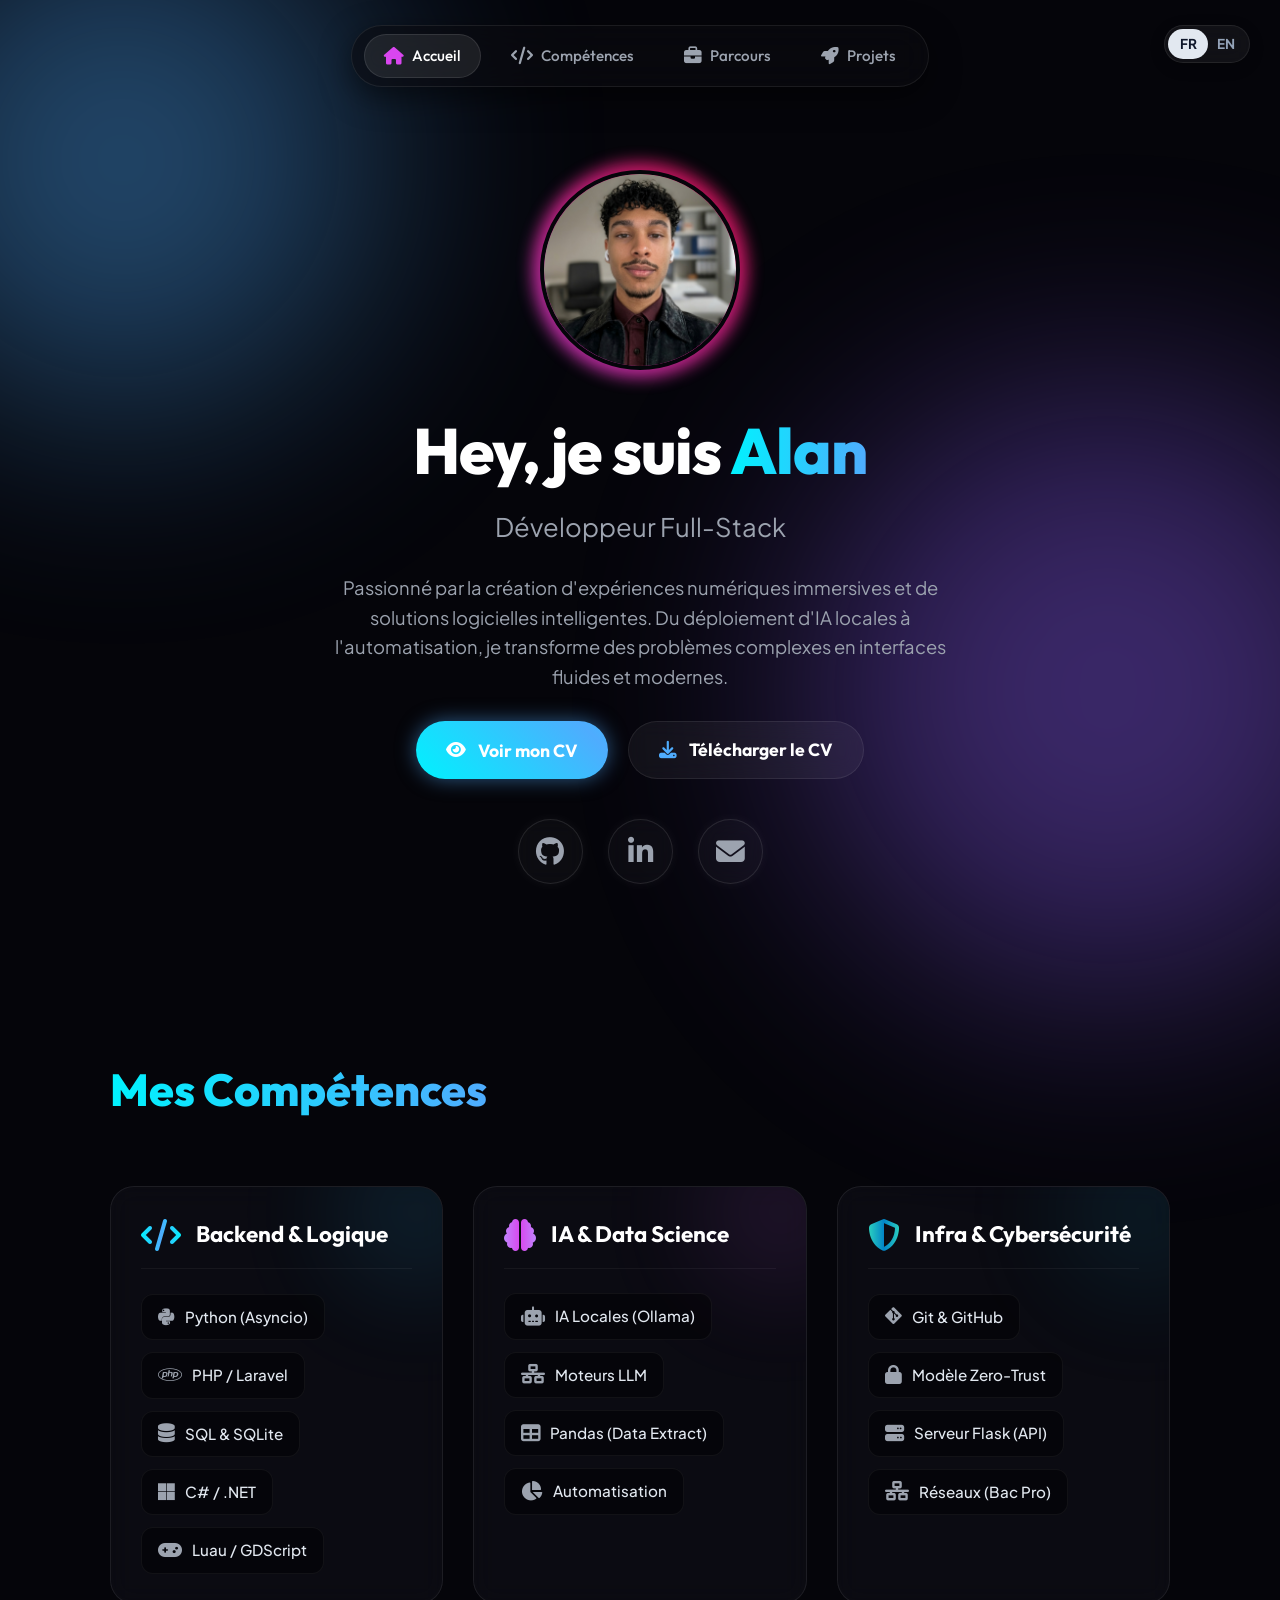
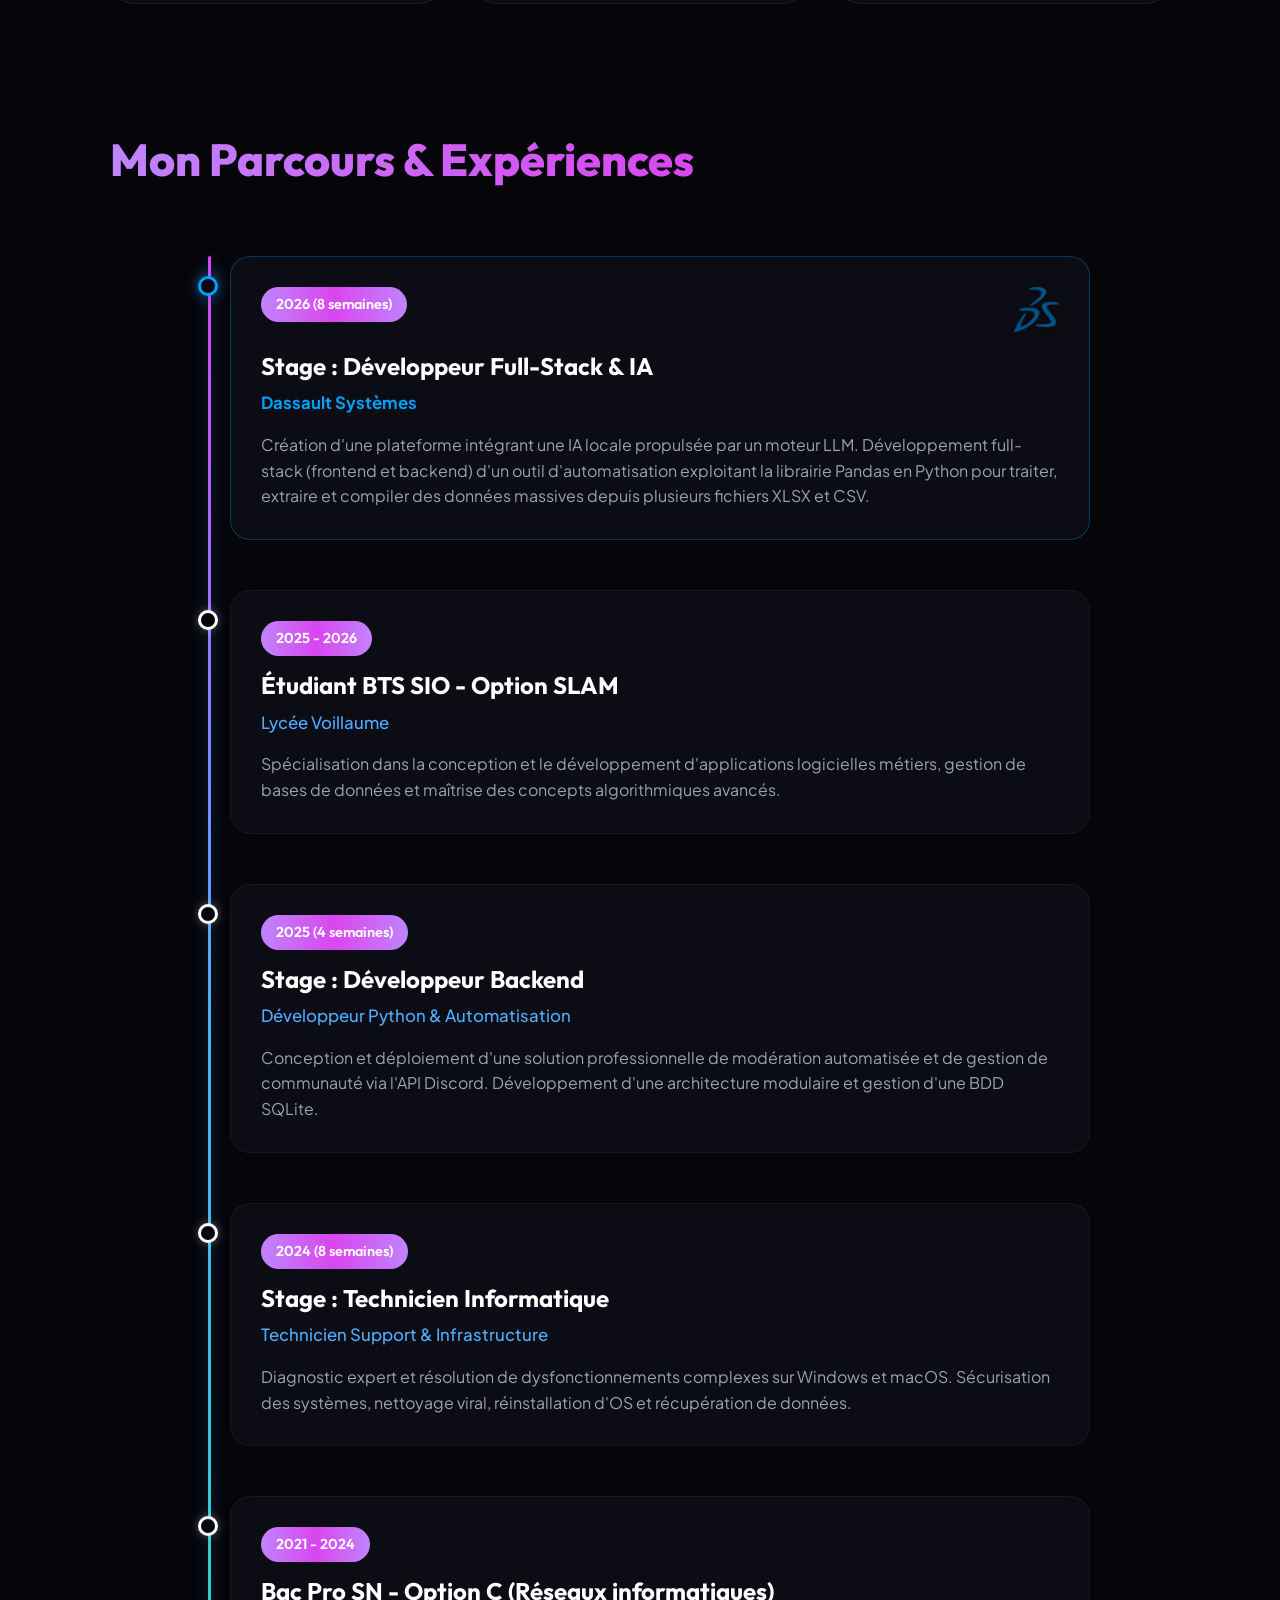
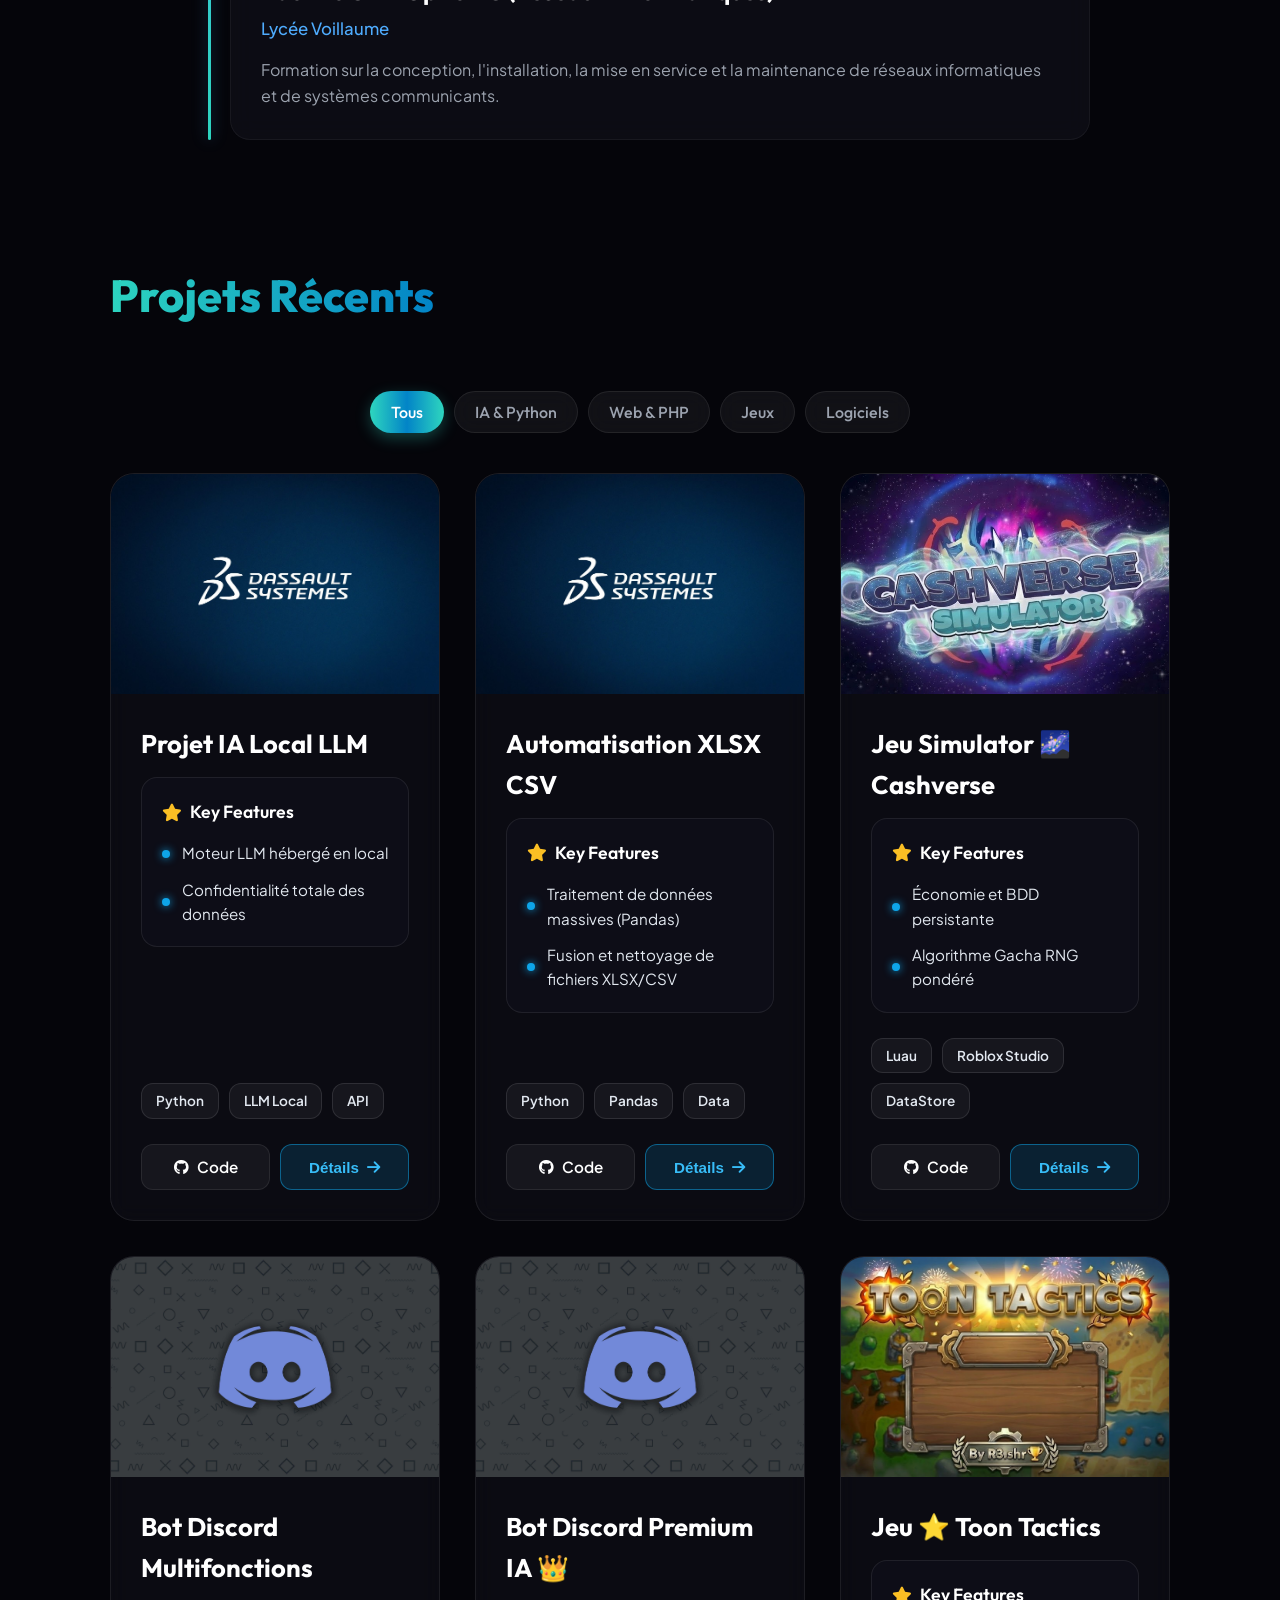
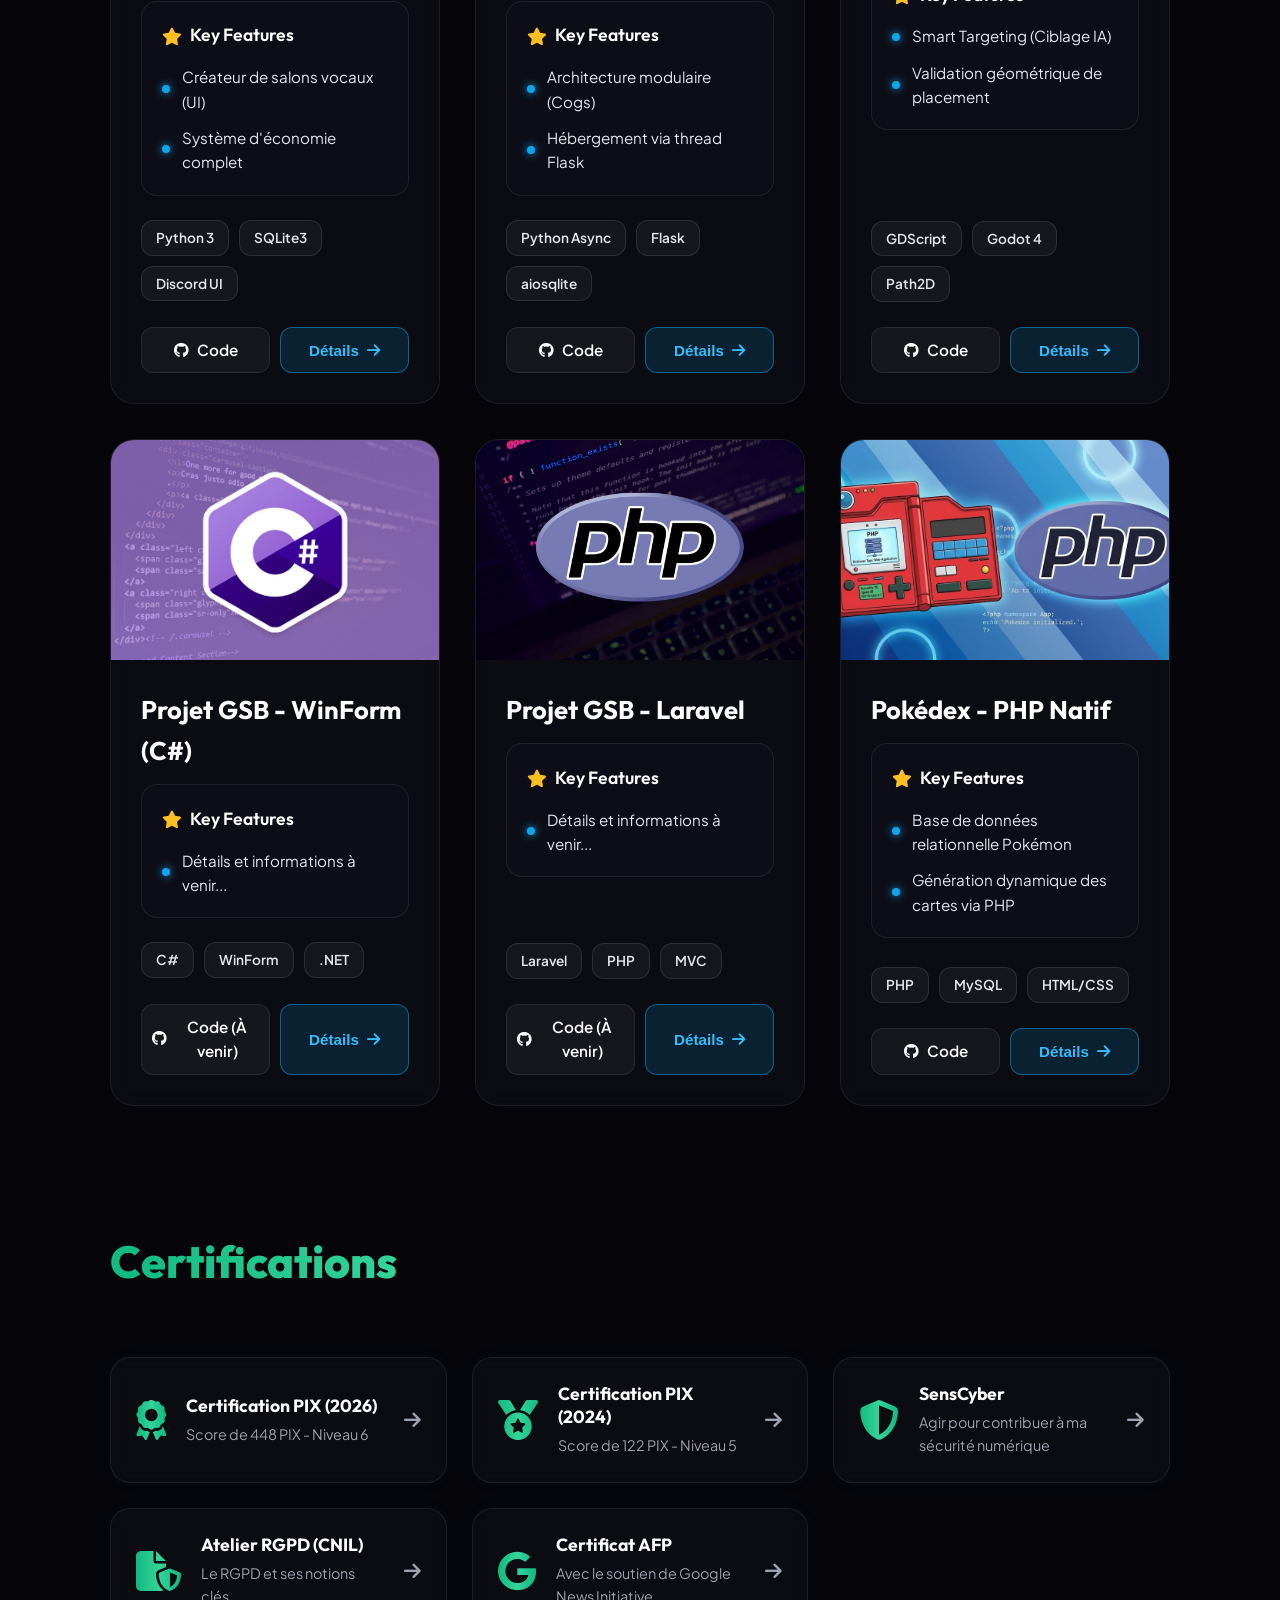
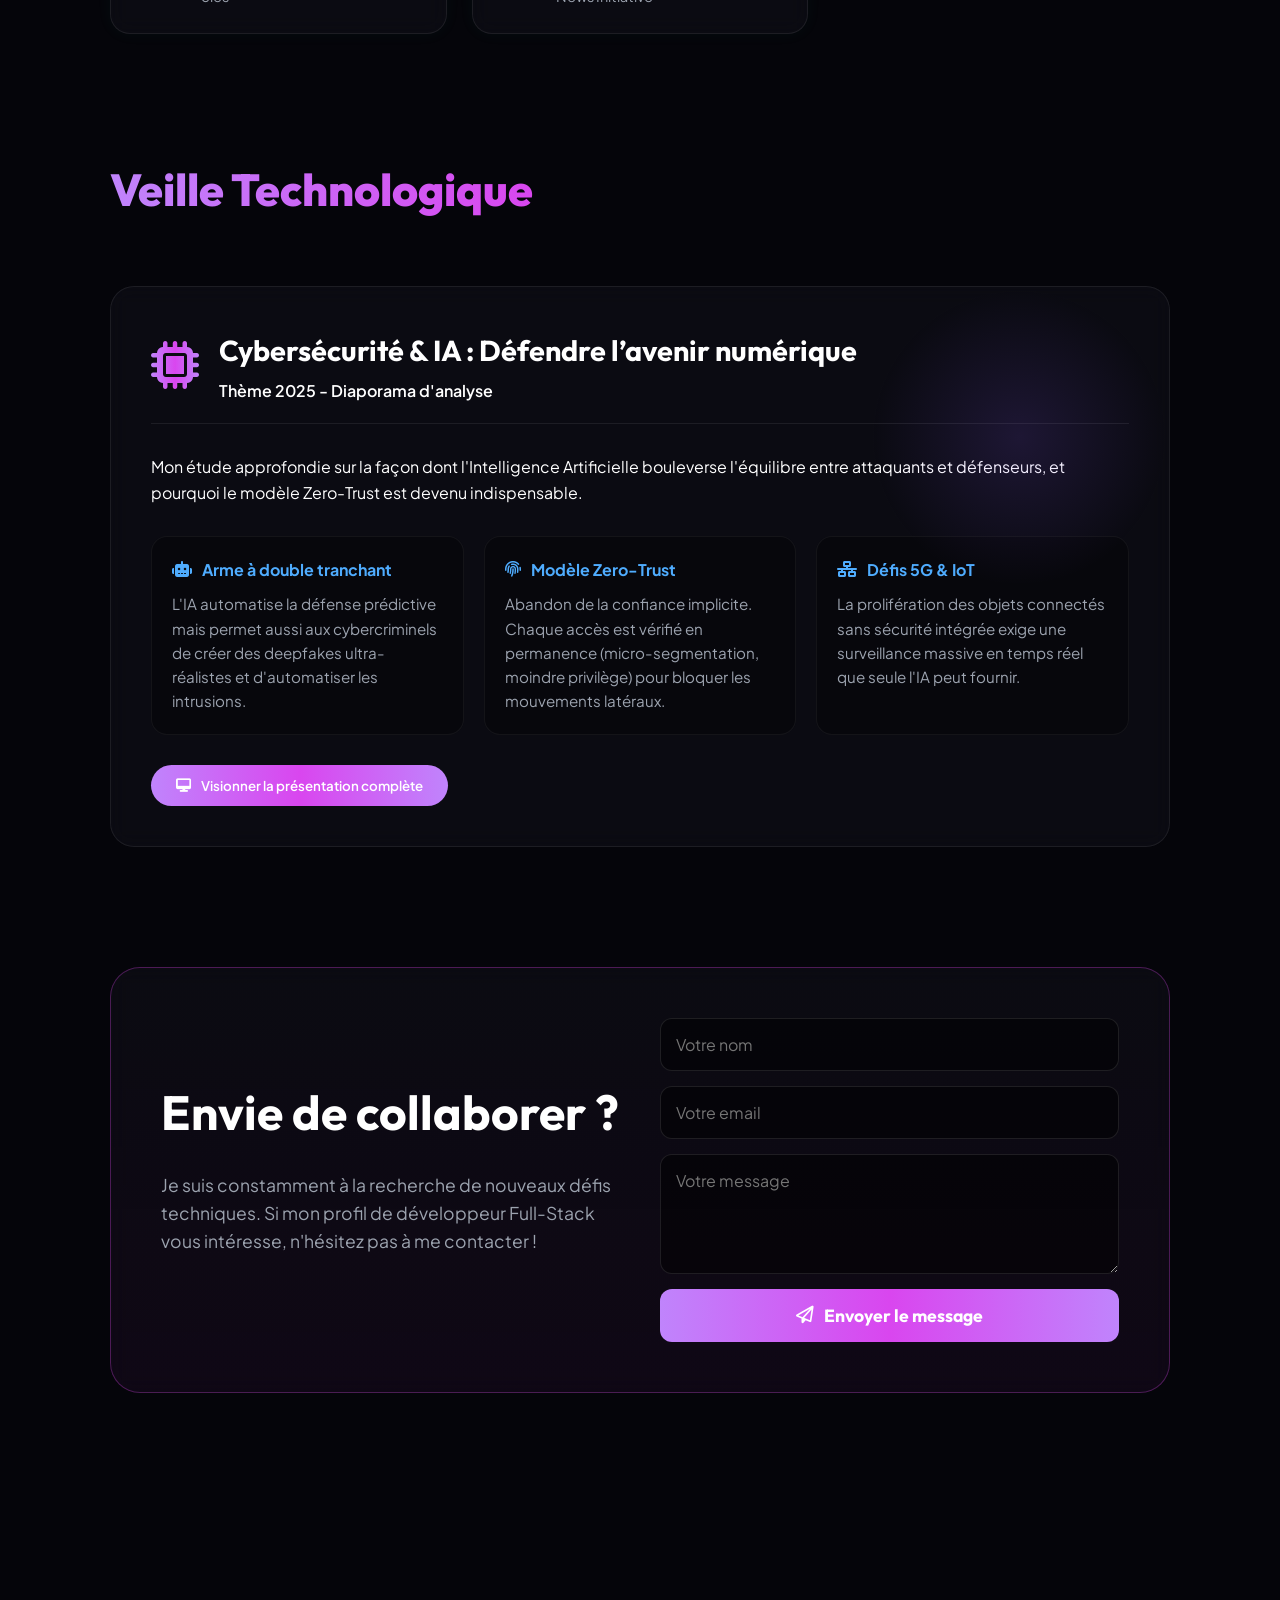
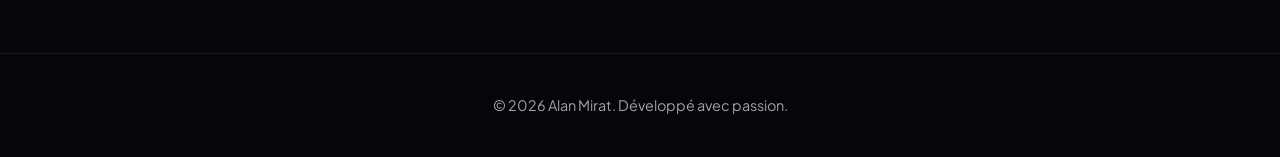
==== index.html @ 717af84f "🚀 Mise à jour 32.3" ====
<!DOCTYPE html>
<html lang="fr">
<head>
    <meta charset="UTF-8">
    <meta name="viewport" content="width=device-width, initial-scale=1.0">
    <title>Alan MIRAT - Développeur Full-Stack</title>
    
    <link rel="icon" type="image/png" href="image/favicon.png">
    <link href="https://cdnjs.cloudflare.com/ajax/libs/font-awesome/6.4.0/css/all.min.css" rel="stylesheet">
    <link href="https://fonts.googleapis.com/css2?family=Outfit:wght@300;400;500;600;700;800&family=Plus+Jakarta+Sans:wght@400;500;600&display=swap" rel="stylesheet">

    <style>
        /* --- VARIABLES VIBRANTES --- */
        :root {
            --bg-dark: #05050A; 
            --bg-card: rgba(20, 20, 30, 0.4); 
            --text-main: #ffffff;
            --text-sec: #9ca3af;
            
            /* Dégradés animés Pro/Tech */
            --grad-primary: linear-gradient(to right, #00f2fe, #4facfe, #00f2fe);
            --grad-purple: linear-gradient(to right, #c084fc, #d946ef, #c084fc);
            --grad-cyan: linear-gradient(to right, #2dd4bf, #0284c7, #2dd4bf);
            --grad-sunset: linear-gradient(to right, #ff0844, #ffb199, #ff0844);
            --grad-gold: linear-gradient(to right, #f59e0b, #fbbf24, #f59e0b);
            --grad-emerald: linear-gradient(to right, #10b981, #34d399, #10b981);
            
            --border-glass: rgba(255, 255, 255, 0.08);
            --font-head: 'Outfit', sans-serif;
            --font-body: 'Plus Jakarta Sans', sans-serif;
            --bounce: cubic-bezier(0.175, 0.885, 0.32, 1.275);
        }

        /* --- CUSTOM SCROLLBAR --- */
        ::-webkit-scrollbar { width: 8px; }
        ::-webkit-scrollbar-track { background: var(--bg-dark); }
        ::-webkit-scrollbar-thumb { background: rgba(79, 172, 254, 0.3); border-radius: 10px; }
        ::-webkit-scrollbar-thumb:hover { background: #4facfe; }

        /* --- BASE & FOND ANIMÉ --- */
        * { margin: 0; padding: 0; box-sizing: border-box; }
        body {
            background-color: var(--bg-dark);
            color: var(--text-main);
            font-family: var(--font-body);
            line-height: 1.6;
            overflow-x: hidden;
            position: relative;
        }

        body::before, body::after {
            content: ''; position: fixed; border-radius: 50%; filter: blur(120px); z-index: -1; opacity: 0.4;
        }
        body::before { top: -10%; left: -10%; width: 500px; height: 500px; background: #4facfe; animation: float 10s infinite alternate; }
        body::after { bottom: -10%; right: -10%; width: 600px; height: 600px; background: #8b5cf6; animation: float 15s infinite alternate-reverse; }
        @keyframes float { 0% { transform: translate(0, 0); } 100% { transform: translate(50px, 50px); } }

        /* --- ANIMATIONS AURA PRO (OPTIMISÉES GPU) --- */
        .nav-link i, .feature-box h4 i, .veille-icon, .btn-primary i, .btn-submit i {
            will-change: transform, filter;
            -webkit-transform: translateZ(0);
            transform: translateZ(0);
        }

        @keyframes aura-float { 
            0%, 100% { transform: translateY(0px) translateZ(0); filter: drop-shadow(0 0 0 rgba(79, 172, 254, 0)); } 
            50% { transform: translateY(-5px) translateZ(0); filter: drop-shadow(0 5px 15px rgba(79, 172, 254, 0.6)); } 
        }
        @keyframes aura-sway { 
            0%, 100% { transform: rotate(0deg) translateY(0) translateZ(0); filter: drop-shadow(0 0 0 rgba(255, 8, 68, 0)); } 
            25% { transform: rotate(4deg) translateY(-3px) translateZ(0); filter: drop-shadow(0 5px 15px rgba(255, 8, 68, 0.5)); } 
            75% { transform: rotate(-4deg) translateY(-3px) translateZ(0); filter: drop-shadow(0 5px 15px rgba(255, 8, 68, 0.5)); } 
        }
        @keyframes aura-pulse-purple { 
            0%, 100% { transform: scale(1) translateZ(0); filter: drop-shadow(0 0 2px rgba(139, 92, 246, 0.2)); } 
            50% { transform: scale(1.06) translateZ(0); filter: drop-shadow(0 0 20px rgba(139, 92, 246, 0.7)); } 
        }
        @keyframes aura-pulse-emerald { 
            0%, 100% { transform: scale(1) translateZ(0); filter: drop-shadow(0 0 2px rgba(16, 185, 129, 0.2)); } 
            50% { transform: scale(1.08) translateZ(0); filter: drop-shadow(0 0 25px rgba(16, 185, 129, 0.8)); } 
        }

        html { scroll-behavior: smooth; }
        a { text-decoration: none; color: inherit; }

        .reveal { opacity: 0; transform: translateY(50px) scale(0.95); transition: all 0.8s var(--bounce); }
        .reveal.active { opacity: 1; transform: translateY(0) scale(1); }
        .delay-1 { transition-delay: 0.1s; } .delay-2 { transition-delay: 0.2s; } .delay-3 { transition-delay: 0.3s; }

        /* --- NAVIGATION FLOTTANTE --- */
        .navbar {
            position: fixed; top: 25px; left: 50%; transform: translateX(-50%);
            background: rgba(10, 10, 15, 0.6); backdrop-filter: blur(16px); -webkit-backdrop-filter: blur(16px);
            padding: 8px 12px; border-radius: 50px; border: 1px solid var(--border-glass);
            display: flex; gap: 10px; z-index: 1000; box-shadow: 0 10px 30px rgba(0,0,0,0.5);
        }
        .nav-link {
            color: var(--text-sec); font-family: var(--font-head); font-weight: 500; font-size: 0.95rem;
            padding: 10px 20px; border-radius: 30px; transition: all 0.4s var(--bounce);
            display: flex; align-items: center; gap: 8px; position: relative; overflow: hidden;
        }
        .nav-link i { font-size: 1.1rem; transition: transform 0.3s var(--bounce); animation: aura-float 4s ease-in-out infinite; }
        .nav-link:hover { color: #fff; background: rgba(255,255,255,0.05); }
        .nav-link:hover i { animation: none; transform: translateY(-3px) scale(1.1); color: #4facfe; }
        .nav-link.active { color: #fff; background: var(--border-glass); box-shadow: inset 0 0 0 1px rgba(255,255,255,0.1); }
        .nav-link.active i { color: #d946ef; }

        /* --- BOUTON TRADUCTION --- */
        .lang-toggle-container {
            position: fixed; top: 25px; right: 30px; z-index: 1001;
            background: rgba(255, 255, 255, 0.05); border: 1px solid var(--border-glass);
            border-radius: 30px; width: 86px; height: 38px; display: flex; align-items: center;
            cursor: pointer; backdrop-filter: blur(10px); padding: 4px; box-shadow: 0 4px 15px rgba(0,0,0,0.2);
        }
        .lang-slider {
            position: absolute; width: 40px; height: 30px; background: #e2e8f0;
            border-radius: 20px; transition: 0.4s var(--bounce); left: 3px; z-index: 0;
        }
        .lang-toggle-container.en .lang-slider { transform: translateX(39px); }
        .lang-option { flex: 1; text-align: center; font-size: 0.85rem; font-weight: 700; z-index: 1; color: #94a3b8; transition: color 0.3s; }
        .lang-option.active { color: #0f172a; }
        .lang-toggle-container.en .lang-fr { color: #94a3b8; }
        .lang-toggle-container.en .lang-en { color: #0f172a; }

        .container { max-width: 1100px; margin: 0 auto; padding: 150px 20px 80px 20px; }
        section { margin-bottom: 120px; scroll-margin-top: 120px; }
        
        /* --- TITRES ANIMÉS --- */
        @keyframes shine { to { background-position: 200% center; } }
        .section-title { 
            font-family: var(--font-head); font-size: 2.8rem; font-weight: 800; 
            margin-bottom: 60px; position: relative; display: inline-block;
            background-size: 200% auto !important; animation: shine 4s linear infinite;
            -webkit-background-clip: text !important; -webkit-text-fill-color: transparent !important;
        }
        .title-blue { background: var(--grad-primary); }
        .title-purple { background: var(--grad-purple); }
        .title-cyan { background: var(--grad-cyan); }
        .title-emerald { background: var(--grad-emerald); }

        /* --- HERO --- */
        .hero { display: flex; flex-direction: column; align-items: center; text-align: center; margin-top: 20px; }
        .avatar-container { position: relative; width: 200px; height: 200px; margin-bottom: 30px; }
        .avatar-ring {
            position: absolute; top: -8px; left: -8px; right: -8px; bottom: -8px;
            border-radius: 50%; background: linear-gradient(45deg, #00f2fe, #d946ef, #ff0844, #4facfe);
            background-size: 400% 400%; animation: gradientSpin 10s ease infinite; z-index: 0; filter: blur(8px); opacity: 0.8;
        }
        @keyframes gradientSpin { 0% { background-position: 0% 50%; } 50% { background-position: 100% 50%; } 100% { background-position: 0% 50%; } }
        .avatar { width: 100%; height: 100%; border-radius: 50%; object-fit: cover; border: 4px solid var(--bg-dark); position: relative; z-index: 1; }
        
        .hero h1 { font-family: var(--font-head); font-size: 4rem; font-weight: 800; margin-bottom: 5px; letter-spacing: -1px; }
        .name-highlight { background: var(--grad-primary); background-size: 200% auto; animation: shine 4s linear infinite; -webkit-background-clip: text; -webkit-text-fill-color: transparent; }
        .hero h2 { font-size: 1.6rem; color: var(--text-sec); font-weight: 400; margin-bottom: 25px; }
        .hero p { max-width: 650px; font-size: 1.15rem; color: var(--text-sec); margin-bottom: 30px; }
        
        /* --- BOUTONS CV ANIMÉS --- */
        .action-buttons { display: flex; gap: 20px; justify-content: center; margin-bottom: 40px; flex-wrap: wrap; }
        
        @keyframes btn-shine-slow { 0% { left: -150%; } 50%, 100% { left: 250%; } }
        @keyframes icon-pulse { 0%, 100% { transform: scale(1); } 50% { transform: scale(1.25); } }
        @keyframes icon-bounce { 0%, 100% { transform: translateY(0); } 50% { transform: translateY(4px); } }

        .btn-cv-view {
            background: linear-gradient(45deg, #00f2fe, #4facfe, #00f2fe);
            background-size: 200% auto; animation: shine 4s linear infinite;
            color: white; border: none; padding: 14px 30px; border-radius: 40px;
            font-family: var(--font-head); font-weight: 700; font-size: 1.1rem;
            display: inline-flex; align-items: center; gap: 12px; cursor: pointer; text-decoration: none;
            box-shadow: 0 0 20px rgba(79, 172, 254, 0.5); position: relative; overflow: hidden;
            transition: all 0.4s var(--bounce);
        }
        .btn-cv-view::after {
            content: ''; position: absolute; top: 0; left: -150%; width: 100%; height: 100%;
            background: linear-gradient(90deg, transparent, rgba(255,255,255,0.6), transparent);
            animation: btn-shine-slow 4s ease-in-out infinite;
        }
        .btn-cv-view i { transition: 0.3s; animation: icon-pulse 2s infinite ease-in-out; }
        .btn-cv-view:hover { transform: translateY(-5px) scale(1.05); box-shadow: 0 15px 30px rgba(79, 172, 254, 0.8); }
        .btn-cv-view:hover i { animation: none; transform: translateX(3px) scale(1.1); }

        .btn-cv-dl {
            background: rgba(255,255,255,0.05); color: #fff; border: 1px solid var(--border-glass);
            padding: 14px 30px; border-radius: 40px; font-family: var(--font-head); font-weight: 700; font-size: 1.1rem;
            display: inline-flex; align-items: center; gap: 12px; cursor: pointer; text-decoration: none;
            backdrop-filter: blur(10px); transition: all 0.4s var(--bounce);
        }
        .btn-cv-dl i { transition: 0.3s; color: #4facfe; animation: icon-bounce 2s infinite ease-in-out; }
        .btn-cv-dl:hover {
            background: rgba(255,255,255,0.1); border-color: #fff;
            transform: translateY(-5px) scale(1.05); box-shadow: 0 10px 25px rgba(255,255,255,0.2);
        }
        .btn-cv-dl:hover i { animation: none; transform: translateY(3px) scale(1.1); color: #fff; }

        /* --- RESEAUX SOCIAUX --- */
        .social-links { display: flex; gap: 25px; justify-content: center; margin-bottom: 50px; }
        .social-icon {
            width: 65px; height: 65px; border-radius: 50%; 
            background: rgba(255, 255, 255, 0.03); border: 1px solid rgba(255, 255, 255, 0.1);
            display: flex; align-items: center; justify-content: center; font-size: 1.8rem; color: var(--text-sec);
            transition: all 0.4s var(--bounce); position: relative; backdrop-filter: blur(10px);
            box-shadow: 0 0 12px rgba(255, 255, 255, 0.05); animation: aura-float 5s ease-in-out infinite; 
        }
        .social-icon i { transition: transform 0.4s var(--bounce); }
        .social-icon.github:hover { color: #ffffff; background: #24292e; border-color: rgba(255, 255, 255, 0.4); box-shadow: 0 10px 25px rgba(255, 255, 255, 0.2), 0 0 15px rgba(255, 255, 255, 0.4); transform: translateY(-8px); animation: none; }
        .social-icon.linkedin:hover { color: #ffffff; background: #0a66c2; border-color: rgba(10, 102, 194, 0.6); box-shadow: 0 10px 25px rgba(10, 102, 194, 0.4), 0 0 15px rgba(10, 102, 194, 0.6); transform: translateY(-8px); animation: none; }
        .social-icon.email:hover { color: #ffffff; background: #ea4335; border-color: rgba(234, 67, 53, 0.6); box-shadow: 0 10px 25px rgba(234, 67, 53, 0.4), 0 0 15px rgba(234, 67, 53, 0.6); transform: translateY(-8px); animation: none; }
        .social-icon:hover i { transform: scale(1.2); }

        /* --- COMPÉTENCES --- */
        .skills-container { display: grid; grid-template-columns: repeat(auto-fit, minmax(320px, 1fr)); gap: 30px; }
        .skill-category {
            background: rgba(20, 20, 30, 0.4); border: 1px solid var(--border-glass); border-radius: 24px; padding: 30px;
            backdrop-filter: blur(12px); position: relative; overflow: hidden; transition: all 0.5s cubic-bezier(0.175, 0.885, 0.32, 1.275);
        }
        .skill-category::before {
            content: ''; position: absolute; top: -50px; right: -50px; width: 150px; height: 150px; border-radius: 50%;
            background: var(--grad-primary); filter: blur(60px); opacity: 0.15; transition: 0.5s; z-index: 0; pointer-events: none;
        }
        .skill-category.purple-glow::before { background: var(--grad-purple); }
        .skill-category.cyan-glow::before { background: var(--grad-cyan); }
        .skill-category:hover { transform: translateY(-8px); border-color: rgba(255,255,255,0.2); box-shadow: 0 15px 35px rgba(0,0,0,0.3); }
        .skill-category:hover::before { opacity: 0.4; transform: scale(1.2); }
        
        .cat-header { display: flex; align-items: center; gap: 15px; margin-bottom: 25px; position: relative; z-index: 1; border-bottom: 1px solid rgba(255,255,255,0.05); padding-bottom: 15px; }
        .cat-icon { font-size: 2rem; }
        .cat-icon.blue { background: var(--grad-primary); -webkit-background-clip: text; -webkit-text-fill-color: transparent; }
        .cat-icon.purple { background: var(--grad-purple); -webkit-background-clip: text; -webkit-text-fill-color: transparent; }
        .cat-icon.cyan { background: var(--grad-cyan); -webkit-background-clip: text; -webkit-text-fill-color: transparent; }
        .cat-title { font-family: var(--font-head); font-size: 1.4rem; font-weight: 700; color: #fff; }
        
        .tech-chips { display: flex; flex-wrap: wrap; gap: 12px; position: relative; z-index: 1; }
        .tech-chip { display: flex; align-items: center; gap: 10px; padding: 10px 16px; background: rgba(0,0,0,0.4); border: 1px solid rgba(255,255,255,0.05); border-radius: 12px; font-size: 0.95rem; font-weight: 500; color: #e2e8f0; transition: all 0.3s var(--bounce); cursor: default; }
        .tech-chip i { font-size: 1.2rem; color: #9ca3af; transition: 0.3s; }
        .tech-chip:hover { background: rgba(255,255,255,0.1); border-color: rgba(255,255,255,0.3); transform: translateY(-4px) scale(1.03); box-shadow: 0 8px 15px rgba(0,0,0,0.2); }
        .tech-chip:hover .fa-python { color: #3b82f6; } .tech-chip:hover .fa-php { color: #8b5cf6; } .tech-chip:hover .fa-database { color: #10b981; } .tech-chip:hover .fa-microsoft { color: #0ea5e9; } .tech-chip:hover .fa-gamepad { color: #f59e0b; } .tech-chip:hover .fa-robot { color: #d946ef; } .tech-chip:hover .fa-network-wired { color: #8b5cf6; } .tech-chip:hover .fa-table { color: #10b981; } .tech-chip:hover .fa-chart-pie { color: #f59e0b; } .tech-chip:hover .fa-git-alt { color: #f97316; } .tech-chip:hover .fa-lock { color: #10b981; } .tech-chip:hover .fa-server { color: #0ea5e9; }
        .tech-chip:hover i { transform: scale(1.2); }

        /* --- TIMELINE --- */
        .timeline { position: relative; max-width: 900px; margin: 0 auto; padding-left: 40px; }
        .timeline::before { content: ''; position: absolute; top: 0; left: 18px; width: 3px; height: 100%; background: linear-gradient(to bottom, #d946ef, #4facfe, #2dd4bf); border-radius: 4px; box-shadow: 0 0 15px rgba(79, 172, 254, 0.4); z-index: 0; }
        .timeline-item { position: relative; margin-bottom: 50px; z-index: 1; }
        .timeline-dot { position: absolute; left: -32px; top: 20px; width: 20px; height: 20px; background: var(--bg-dark); border: 3px solid #fff; border-radius: 50%; box-shadow: 0 0 10px rgba(255,255,255,0.3); transition: all 0.4s var(--bounce); }
        .timeline-item.highlight .timeline-dot { border-color: #00a0ff; box-shadow: 0 0 15px rgba(0, 160, 255, 0.6); }
        .timeline-item:hover .timeline-dot { transform: scale(1.4); background: #fff; box-shadow: 0 0 20px rgba(255,255,255,0.8); }
        .timeline-item.highlight:hover .timeline-dot { background: #00a0ff; }
        .timeline-card { background: rgba(20, 20, 30, 0.5); border: 1px solid rgba(255, 255, 255, 0.05); border-radius: 20px; padding: 30px; backdrop-filter: blur(12px); transition: all 0.4s var(--bounce); position: relative; overflow: hidden; }
        
        .timeline-item:hover .timeline-card { transform: translateX(12px); border-color: rgba(217, 70, 239, 0.5); background: rgba(30, 30, 45, 0.7); box-shadow: 0 10px 30px rgba(217, 70, 239, 0.15), inset 0 0 15px rgba(217, 70, 239, 0.1); }
        .dassault-card { border-color: rgba(0, 160, 255, 0.3); }
        .timeline-item:hover .dassault-card { border-color: #00a0ff !important; box-shadow: 0 10px 30px rgba(0, 160, 255, 0.2), inset 0 0 15px rgba(0, 160, 255, 0.1) !important; }
        
        .ds-header { display: flex; align-items: center; justify-content: space-between; margin-bottom: 15px; }
        .ds-logo { height: 45px; width: auto; object-fit: contain; filter: drop-shadow(0 2px 5px rgba(0,0,0,0.5)); background: transparent; }
        .timeline-date { font-family: var(--font-head); font-size: 0.9rem; color: #fff; font-weight: 600; margin-bottom: 10px; display: inline-block; background: var(--grad-purple); padding: 6px 15px; border-radius: 30px; }
        .timeline-title { font-family: var(--font-head); font-size: 1.5rem; margin-bottom: 5px; color: #fff; }
        .timeline-company { font-size: 1.05rem; color: #4facfe; font-weight: 500; margin-bottom: 15px; }
        .timeline-desc { color: var(--text-sec); font-size: 1rem; }

        /* --- FILTRES PROJETS --- */
        .project-filters { display: flex; flex-wrap: wrap; gap: 10px; justify-content: center; margin-bottom: 40px; }
        .filter-btn { background: rgba(255,255,255,0.05); border: 1px solid var(--border-glass); color: var(--text-sec); padding: 10px 20px; border-radius: 30px; font-family: var(--font-head); font-weight: 500; font-size: 1rem; cursor: pointer; transition: all 0.3s var(--bounce); backdrop-filter: blur(10px); }
        .filter-btn:hover { background: rgba(255,255,255,0.1); color: #fff; transform: translateY(-2px); }
        .filter-btn.active { background: var(--grad-cyan); color: #fff; border-color: transparent; box-shadow: 0 5px 15px rgba(45, 212, 191, 0.3); }

        /* --- PROJETS --- */
        .project-grid { display: grid; grid-template-columns: repeat(auto-fit, minmax(320px, 1fr)); gap: 35px; }
        .project-card { background: var(--bg-card); border: 1px solid var(--border-glass); border-radius: 24px; overflow: hidden; display: flex; flex-direction: column; transition: all 0.5s var(--bounce); backdrop-filter: blur(10px); }
        .project-card:hover { transform: translateY(-12px); border-color: #0ea5e9; box-shadow: 0 20px 40px rgba(14, 165, 233, 0.2); }
        .project-img-wrapper { width: 100%; height: 220px; overflow: hidden; position: relative; }
        .project-img { width: 100%; height: 100%; object-fit: cover; transition: transform 0.6s ease; }
        .project-card:hover .project-img { transform: scale(1.08); }
        .project-content { padding: 30px; flex: 1; display: flex; flex-direction: column; }
        .project-title { font-family: var(--font-head); font-size: 1.6rem; margin-bottom: 12px; color: #fff; transition: 0.3s; }
        .project-card:hover .project-title { color: #0ea5e9; }
        .project-desc { color: var(--text-sec); font-size: 1rem; margin-bottom: 25px; flex: 1;}
        
        .feature-box { background: rgba(15, 15, 25, 0.8); border: 1px solid var(--border-glass); border-radius: 16px; padding: 20px; margin-bottom: 25px; }
        .feature-box h4 { color: #fff; font-size: 1.1rem; margin-bottom: 15px; display: flex; align-items: center; gap: 8px; font-family: var(--font-head); font-weight: 600; }
        .feature-box h4 i { color: #fbbf24; animation: aura-pulse-gold 4s ease-in-out infinite; } 
        .feature-list { list-style: none; display: flex; flex-direction: column; gap: 12px; }
        .feature-item { display: flex; align-items: center; gap: 12px; font-size: 0.95rem; color: #e2e8f0; text-align: left; }
        .feature-item::before { content: ''; width: 8px; height: 8px; border-radius: 50%; background: #0ea5e9; box-shadow: 0 0 8px #0ea5e9; flex-shrink: 0; }
        
        .tech-tags { display: flex; flex-wrap: wrap; gap: 10px; margin-bottom: 25px; margin-top: auto; }
        .tech-tag { font-size: 0.85rem; font-weight: 600; padding: 6px 14px; border-radius: 12px; background: rgba(255,255,255,0.05); color: #e2e8f0; border: 1px solid rgba(255,255,255,0.1); transition: 0.3s; }
        .project-card:hover .tech-tag { background: rgba(14, 165, 233, 0.1); border-color: rgba(14, 165, 233, 0.3); color: #0ea5e9; }
        
        .project-links { display: flex; gap: 10px; }
        .btn-link { display: flex; align-items: center; justify-content: center; gap: 8px; flex: 1; padding: 10px; border-radius: 12px; font-size: 0.95rem; font-weight: 600; color: #fff; background: rgba(255,255,255,0.05); border: 1px solid var(--border-glass); transition: 0.3s var(--bounce); cursor: pointer; text-decoration: none; text-align: center; }
        .btn-link:hover { background: var(--grad-cyan); border-color: transparent; transform: translateY(-3px); box-shadow: 0 8px 20px rgba(45, 212, 191, 0.4); }
        .btn-details { background: rgba(14, 165, 233, 0.15); border-color: rgba(14, 165, 233, 0.5); color: #38bdf8; }
        .btn-details:hover { background: #0ea5e9; color: #fff; border-color: transparent; box-shadow: 0 8px 20px rgba(14, 165, 233, 0.4); }

        /* --- CERTIFICATIONS (AURA FORCÉE) --- */
        .certif-grid { display: grid; grid-template-columns: repeat(auto-fit, minmax(300px, 1fr)); gap: 25px; }
        .certif-card { 
            display: flex; align-items: center; gap: 20px; background: var(--bg-card); 
            padding: 25px; border-radius: 20px; border: 1px solid var(--border-glass); 
            transition: 0.4s var(--bounce); backdrop-filter: blur(10px); cursor: pointer; text-decoration: none; color: inherit; 
            box-shadow: 0 0 15px rgba(16, 185, 129, 0.05); 
        }
        .certif-card:hover { transform: translateY(-8px); border-color: #34d399; background: rgba(16, 185, 129, 0.1); box-shadow: 0 10px 30px rgba(16, 185, 129, 0.3); }
        
        .certif-icon { 
            display: inline-block; font-size: 2.5rem; background: var(--grad-emerald); 
            -webkit-background-clip: text; -webkit-text-fill-color: transparent; 
            transition: all 0.4s var(--bounce); animation: aura-pulse-emerald 3s ease-in-out infinite !important; 
        }
        .certif-card:hover .certif-icon { transform: scale(1.2) rotate(10deg); }
        
        .certif-info h3 { font-family: var(--font-head); font-size: 1.1rem; margin-bottom: 5px; color: #fff; line-height: 1.3; }
        .certif-info p { font-size: 0.9rem; color: var(--text-sec); }
        .certif-arrow { margin-left: auto; color: var(--text-sec); font-size: 1.2rem; transition: 0.3s; }
        .certif-card:hover .certif-arrow { color: #34d399; transform: translateX(5px); }

        /* --- VEILLE TECHNOLOGIQUE --- */
        .veille-card {
            background: var(--bg-card); border: 1px solid var(--border-glass); border-radius: 24px; 
            padding: 40px; position: relative; overflow: hidden; backdrop-filter: blur(10px); display: flex; flex-direction: column; gap: 30px;
        }
        .veille-card::before { content: ''; position: absolute; top: 0; right: 0; width: 300px; height: 300px; background: radial-gradient(circle, rgba(139, 92, 246, 0.15) 0%, transparent 70%); pointer-events: none; }
        .veille-header { display: flex; align-items: center; gap: 20px; border-bottom: 1px solid var(--border-glass); padding-bottom: 20px; }
        .veille-icon { font-size: 3rem; background: var(--grad-purple); -webkit-background-clip: text; -webkit-text-fill-color: transparent; animation: aura-pulse-purple 4.5s ease-in-out infinite; }
        .veille-title { font-family: var(--font-head); font-size: 1.8rem; color: #fff; }
        .veille-grid { display: grid; grid-template-columns: repeat(auto-fit, minmax(250px, 1fr)); gap: 20px; }
        .v-item { background: rgba(0,0,0,0.3); padding: 20px; border-radius: 16px; border: 1px solid rgba(255,255,255,0.05); }
        .v-item h4 { color: #4facfe; margin-bottom: 10px; display: flex; align-items: center; gap: 10px; }
        .v-item p { color: var(--text-sec); font-size: 0.95rem; }
        .btn-download { display: inline-flex; align-items: center; gap: 10px; background: var(--grad-purple); color: #fff; padding: 12px 25px; border-radius: 30px; font-weight: 600; text-decoration: none; align-self: flex-start; transition: 0.3s; }
        .btn-download:hover { transform: translateY(-3px); box-shadow: 0 10px 20px rgba(139, 92, 246, 0.4); }

        /* --- CONTACT FORM --- */
        .contact-container {
            display: grid; grid-template-columns: 1fr 1fr; gap: 40px; align-items: stretch;
            background: linear-gradient(180deg, rgba(20, 20, 30, 0.4) 0%, rgba(217, 70, 239, 0.05) 100%);
            border: 1px solid rgba(217, 70, 239, 0.3); padding: 50px; border-radius: 30px;
            position: relative; overflow: hidden; backdrop-filter: blur(10px);
        }
        .contact-info { display: flex; flex-direction: column; justify-content: center; }
        .contact-info h2 { font-family: var(--font-head); font-size: 3rem; margin-bottom: 20px; color: #fff; }
        .contact-info p { color: var(--text-sec); margin-bottom: 30px; font-size: 1.1rem; }
        
        .contact-form { display: flex; flex-direction: column; gap: 15px; }
        .contact-form input, .contact-form textarea {
            width: 100%; padding: 15px; background: rgba(0,0,0,0.5); border: 1px solid rgba(255,255,255,0.1);
            border-radius: 12px; color: #fff; font-family: var(--font-body); font-size: 1rem;
            transition: all 0.3s; outline: none;
        }
        .contact-form textarea { resize: vertical; min-height: 120px; }
        .contact-form input:focus, .contact-form textarea:focus {
            border-color: #d946ef; box-shadow: 0 0 15px rgba(217, 70, 239, 0.2); background: rgba(0,0,0,0.7);
        }
        .btn-submit {
            background: var(--grad-purple); color: white; padding: 15px; border-radius: 12px;
            font-family: var(--font-head); font-weight: 700; font-size: 1.1rem; border: none;
            cursor: pointer; transition: 0.4s var(--bounce); display: flex; align-items: center; justify-content: center; gap: 10px;
        }
        .btn-submit:hover { transform: translateY(-3px); box-shadow: 0 10px 25px rgba(217, 70, 239, 0.4); }
        .btn-submit i { transition: 0.3s; animation: aura-sway 4s ease-in-out infinite; }
        .btn-submit:hover i { animation: none; transform: translateX(5px) scale(1.1); }

        /* --- FOOTER --- */
        footer {
            text-align: center; padding: 40px 20px; border-top: 1px solid var(--border-glass);
            margin-top: 60px; color: var(--text-sec); font-size: 0.9rem;
        }

        /* --- SCROLL TO TOP BTN --- */
        .scroll-top-btn {
            position: fixed; bottom: -60px; right: 30px; width: 50px; height: 50px;
            background: var(--grad-cyan); color: #fff; border: none; border-radius: 50%;
            font-size: 1.2rem; cursor: pointer; display: flex; align-items: center; justify-content: center;
            box-shadow: 0 5px 15px rgba(45, 212, 191, 0.4); transition: all 0.4s var(--bounce);
            z-index: 1000; opacity: 0; pointer-events: none;
        }
        .scroll-top-btn.show { bottom: 30px; opacity: 1; pointer-events: auto; }
        .scroll-top-btn:hover { transform: translateY(-5px); box-shadow: 0 10px 25px rgba(45, 212, 191, 0.6); }

        /* --- MODALS (DETAILS PROJETS) --- */
        .modal-overlay {
            position: fixed; top: 0; left: 0; width: 100%; height: 100%;
            background: rgba(5, 5, 10, 0.95); backdrop-filter: blur(20px);
            z-index: 2000; display: none; opacity: 0; transition: opacity 0.3s ease;
            overflow-y: auto; padding: 40px 20px;
        }
        .modal-overlay.active { display: block; opacity: 1; }
        .modal-container { max-width: 900px; margin: 0 auto; background: #0f0f17; border: 1px solid var(--border-glass); border-radius: 24px; position: relative; overflow: hidden; transform: translateY(50px); transition: transform 0.4s var(--bounce); }
        .modal-overlay.active .modal-container { transform: translateY(0); }
        .btn-close-modal { position: absolute; top: 20px; right: 20px; background: rgba(255,255,255,0.1); border: none; color: #fff; width: 40px; height: 40px; border-radius: 50%; font-size: 1.2rem; cursor: pointer; z-index: 10; transition: 0.3s; }
        .btn-close-modal:hover { background: #ef4444; transform: rotate(90deg); }
        
        .modal-hero { width: 100%; height: 350px; position: relative; }
        .modal-hero img { width: 100%; height: 100%; object-fit: cover; }
        .modal-hero::after { content: ''; position: absolute; bottom: 0; left: 0; width: 100%; height: 50%; background: linear-gradient(to top, #0f0f17, transparent); }
        
        .modal-body { padding: 40px; }
        .modal-title { font-family: var(--font-head); font-size: 2.5rem; color: #fff; margin-bottom: 10px; }
        .modal-desc { color: var(--text-sec); font-size: 1.1rem; line-height: 1.7; margin-bottom: 30px; }
        .modal-grid { display: grid; grid-template-columns: 1fr 1fr; gap: 30px; margin-bottom: 40px; }
        .modal-section h4 { color: #fff; font-size: 1.3rem; margin-bottom: 20px; font-family: var(--font-head); display: flex; align-items: center; gap: 10px; }
        .modal-section h4 i { color: #4facfe; animation: aura-float 4s ease-in-out infinite; }

        .modal-gallery { display: grid; grid-template-columns: repeat(auto-fit, minmax(250px, 1fr)); gap: 15px; margin-top: 20px; }
        .modal-gallery img, .modal-gallery video { width: 100%; height: 180px; object-fit: cover; border-radius: 12px; border: 1px solid var(--border-glass); transition: 0.3s; cursor: zoom-in; }
        .modal-gallery video { object-fit: contain; background: #000; }
        .modal-gallery img:hover, .modal-gallery video:hover { transform: scale(1.02); border-color: #4facfe; }

        /* --- LIGHTBOX (PLEIN ECRAN IMAGE) --- */
        .lightbox-overlay {
            position: fixed; top: 0; left: 0; width: 100%; height: 100%;
            background: rgba(0,0,0,0.95); z-index: 3000; display: none; 
            align-items: center; justify-content: center; opacity: 0; transition: 0.3s; cursor: zoom-out;
        }
        .lightbox-overlay.active { display: flex; opacity: 1; }
        .lightbox-img { max-width: 90%; max-height: 90vh; border-radius: 8px; box-shadow: 0 10px 30px rgba(0,0,0,0.8); }

        .pdf-modal-container { 
            width: 95%; max-width: 1600px; height: 95vh; display: flex; flex-direction: column; padding: 0; 
            margin: 0 auto; background: #0f0f17; border: 1px solid var(--border-glass); 
            border-radius: 24px; position: relative; transform: translateY(50px); transition: transform 0.4s var(--bounce);
        }
        .modal-overlay.active .pdf-modal-container { transform: translateY(0); }
        .pdf-container { flex: 1; width: 100%; height: 100%; border-radius: 0 0 24px 24px; overflow: hidden; }
        .pdf-container iframe { width: 100%; height: 100%; border: none; display: block; }
        .pdf-modal-container .btn-close-modal { top: 15px; right: 15px; background: rgba(239, 68, 68, 0.9); color: white; z-index: 50; }
        
        @media (max-width: 768px) {
            .navbar { width: 95%; padding: 10px; gap: 5px; }
            .nav-link span { display: none; } 
            .lang-toggle-container { top: 80px; right: 20px; }
            .hero h1 { font-size: 2.8rem; }
            .modal-grid { grid-template-columns: 1fr; }
            .timeline { padding-left: 20px; } .timeline::before { left: 8px; } .timeline-dot { left: -12px; width: 16px; height: 16px; top: 25px; }
            .contact-container { grid-template-columns: 1fr; padding: 30px; }
        }
    </style>
</head>
<body>

    <div class="lang-toggle-container" id="langToggle" onclick="switchLang()">
        <div class="lang-slider"></div>
        <span class="lang-option lang-fr active t" data-fr="FR" data-en="FR">FR</span>
        <span class="lang-option lang-en t" data-fr="EN" data-en="EN">EN</span>
    </div>

    <nav class="navbar">
        <a href="#accueil" class="nav-link active"><i class="fa-solid fa-house"></i> <span class="t" data-fr="Accueil" data-en="Home">Accueil</span></a>
        <a href="#competences" class="nav-link"><i class="fa-solid fa-code"></i> <span class="t" data-fr="Compétences" data-en="Skills">Compétences</span></a>
        <a href="#experiences" class="nav-link"><i class="fa-solid fa-briefcase"></i> <span class="t" data-fr="Parcours" data-en="Experience">Parcours</span></a>
        <a href="#projets" class="nav-link"><i class="fa-solid fa-rocket"></i> <span class="t" data-fr="Projets" data-en="Projects">Projets</span></a>
    </nav>

    <div class="container">
        <section id="accueil" class="hero reveal">
            <div class="avatar-container">
                <div class="avatar-ring"></div>
                <img src="image/ProfilCircle.png" alt="Alan MIRAT" class="avatar" loading="lazy">
            </div>
            <h1 class="delay-1"><span class="t" data-fr="Hey, je suis" data-en="Hey, I am">Hey, je suis</span> <span class="name-highlight">Alan</span></h1>
            <h2 class="delay-1 t" data-fr="Développeur Full-Stack" data-en="Full-Stack Developer">Développeur Full-Stack</h2>
            <p class="delay-2 t" data-fr="Passionné par la création d'expériences numériques immersives et de solutions logicielles intelligentes. Du déploiement d'IA locales à l'automatisation, je transforme des problèmes complexes en interfaces fluides et modernes." data-en="Passionate about creating immersive digital experiences and intelligent software solutions. From deploying local AIs to automation, I transform complex problems into fluid and modern interfaces.">Passionné par la création d'expériences numériques immersives et de solutions logicielles intelligentes. Du déploiement d'IA locales à l'automatisation, je transforme des problèmes complexes en interfaces fluides et modernes.</p>
            
            <div class="action-buttons delay-3">
                <button onclick="openModalById('cvModal')" class="btn-cv-view">
                    <i class="fa-solid fa-eye"></i> <span class="t" data-fr="Voir mon CV" data-en="View my Resume">Voir mon CV</span>
                </button>
                <a href="pdf/Alan_Mirat_CV.pdf" download="Alan_Mirat_CV.pdf" class="btn-cv-dl">
                    <i class="fa-solid fa-download"></i> <span class="t" data-fr="Télécharger le CV" data-en="Download Resume">Télécharger le CV</span>
                </a>
            </div>

            <div class="social-links delay-3">
                <a href="https://github.com/DevSioAlan" target="_blank" class="social-icon github" title="GitHub"><i class="fa-brands fa-github"></i></a>
                <a href="https://www.linkedin.com/in/alan-mirat-2053683a8/" target="_blank" class="social-icon linkedin" title="LinkedIn"><i class="fa-brands fa-linkedin-in"></i></a>
                <a href="mailto:alan.mirat@gmail.com" class="social-icon email" title="Email"><i class="fa-solid fa-envelope"></i></a>
            </div>
        </section>

        <section id="competences">
            <h2 class="section-title title-blue reveal t" data-fr="Mes Compétences" data-en="My Skills">Mes Compétences</h2>
            <div class="skills-container">
                <div class="skill-category reveal delay-1">
                    <div class="cat-header"><i class="fa-solid fa-code cat-icon blue"></i><h3 class="cat-title t" data-fr="Backend & Logique" data-en="Backend & Logic">Backend & Logique</h3></div>
                    <div class="tech-chips">
                        <div class="tech-chip"><i class="fa-brands fa-python"></i> Python (Asyncio)</div>
                        <div class="tech-chip"><i class="fa-brands fa-php"></i> PHP / Laravel</div>
                        <div class="tech-chip"><i class="fa-solid fa-database"></i> SQL & SQLite</div>
                        <div class="tech-chip"><i class="fa-brands fa-microsoft"></i> C# / .NET</div>
                        <div class="tech-chip"><i class="fa-solid fa-gamepad"></i> Luau / GDScript</div>
                    </div>
                </div>
                <div class="skill-category purple-glow reveal delay-2">
                    <div class="cat-header"><i class="fa-solid fa-brain cat-icon purple"></i><h3 class="cat-title">IA & Data Science</h3></div>
                    <div class="tech-chips">
                        <div class="tech-chip"><i class="fa-solid fa-robot"></i> IA Locales (Ollama)</div>
                        <div class="tech-chip"><i class="fa-solid fa-network-wired"></i> Moteurs LLM</div>
                        <div class="tech-chip"><i class="fa-solid fa-table"></i> Pandas (Data Extract)</div>
                        <div class="tech-chip"><i class="fa-solid fa-chart-pie"></i> Automatisation</div>
                    </div>
                </div>
                <div class="skill-category cyan-glow reveal delay-3">
                    <div class="cat-header"><i class="fa-solid fa-shield-halved cat-icon cyan"></i><h3 class="cat-title t" data-fr="Infra & Cybersécurité" data-en="Infra & Cybersecurity">Infra & Cybersécurité</h3></div>
                    <div class="tech-chips">
                        <div class="tech-chip"><i class="fa-brands fa-git-alt"></i> Git & GitHub</div>
                        <div class="tech-chip"><i class="fa-solid fa-lock"></i> Modèle Zero-Trust</div>
                        <div class="tech-chip"><i class="fa-solid fa-server"></i> Serveur Flask (API)</div>
                        <div class="tech-chip"><i class="fa-solid fa-network-wired"></i> Réseaux (Bac Pro)</div>
                    </div>
                </div>
            </div>
        </section>

        <section id="experiences">
            <h2 class="section-title title-purple reveal t" data-fr="Mon Parcours & Expériences" data-en="My Experience & Internships">Mon Parcours & Expériences</h2>
            <div class="timeline">
                <div class="timeline-item highlight reveal delay-1">
                    <div class="timeline-dot"></div>
                    <div class="timeline-card dassault-card">
                        <div class="ds-header">
                            <span class="timeline-date t" data-fr="2026 (8 semaines)" data-en="2026 (8 weeks)">2026 (8 semaines)</span>
                            <img src="image/logo.png" alt="Dassault Systèmes" class="ds-logo" loading="lazy">
                        </div>
                        <h3 class="timeline-title t" data-fr="Stage : Développeur Full-Stack & IA" data-en="Internship: Full-Stack & AI Developer">Stage : Développeur Full-Stack & IA</h3>
                        <div class="timeline-company" style="color: #00a0ff; font-weight: 700;">Dassault Systèmes</div>
                        <p class="timeline-desc t" data-fr="Création d'une plateforme intégrant une IA locale propulsée par un moteur LLM. Développement full-stack (frontend et backend) d'un outil d'automatisation exploitant la librairie Pandas en Python pour traiter, extraire et compiler des données massives depuis plusieurs fichiers XLSX et CSV." data-en="Creation of a platform integrating a local AI powered by an LLM engine. Full-stack development of an automation tool using Pandas in Python to process massive XLSX/CSV data.">Création d'une plateforme intégrant une IA locale propulsée par un moteur LLM. Développement full-stack (frontend et backend) d'un outil d'automatisation exploitant la librairie Pandas en Python pour traiter, extraire et compiler des données massives depuis plusieurs fichiers XLSX et CSV.</p>
                    </div>
                </div>
                <div class="timeline-item reveal delay-2">
                    <div class="timeline-dot"></div>
                    <div class="timeline-card">
                        <span class="timeline-date">2025 - 2026</span>
                        <h3 class="timeline-title t" data-fr="Étudiant BTS SIO - Option SLAM" data-en="Student in IT HND - SLAM Option">Étudiant BTS SIO - Option SLAM</h3>
                        <div class="timeline-company t" data-fr="Lycée Voillaume" data-en="Lycée Voillaume">Lycée Voillaume</div>
                        <p class="timeline-desc t" data-fr="Spécialisation dans la conception et le développement d'applications logicielles métiers, gestion de bases de données et maîtrise des concepts algorithmiques avancés." data-en="Specialization in the design and development of business software applications, database management, and advanced algorithmic concepts.">Spécialisation dans la conception et le développement d'applications logicielles métiers, gestion de bases de données et maîtrise des concepts algorithmiques avancés.</p>
                    </div>
                </div>
                <div class="timeline-item reveal delay-3">
                    <div class="timeline-dot"></div>
                    <div class="timeline-card">
                        <span class="timeline-date t" data-fr="2025 (4 semaines)" data-en="2025 (4 weeks)">2025 (4 semaines)</span>
                        <h3 class="timeline-title t" data-fr="Stage : Développeur Backend" data-en="Internship: Backend Developer">Stage : Développeur Backend</h3>
                        <div class="timeline-company">Développeur Python & Automatisation</div>
                        <p class="timeline-desc t" data-fr="Conception et déploiement d'une solution professionnelle de modération automatisée et de gestion de communauté via l'API Discord. Développement d'une architecture modulaire et gestion d'une BDD SQLite." data-en="Design and deployment of a professional automated moderation and community management solution via the Discord API. Modular architecture and SQLite database management.">Conception et déploiement d'une solution professionnelle de modération automatisée et de gestion de communauté via l'API Discord. Développement d'une architecture modulaire et gestion d'une BDD SQLite.</p>
                    </div>
                </div>
                <div class="timeline-item reveal delay-1">
                    <div class="timeline-dot"></div>
                    <div class="timeline-card">
                        <span class="timeline-date t" data-fr="2024 (8 semaines)" data-en="2024 (8 weeks)">2024 (8 semaines)</span>
                        <h3 class="timeline-title t" data-fr="Stage : Technicien Informatique" data-en="Internship: IT Technician">Stage : Technicien Informatique</h3>
                        <div class="timeline-company">Technicien Support & Infrastructure</div>
                        <p class="timeline-desc t" data-fr="Diagnostic expert et résolution de dysfonctionnements complexes sur Windows et macOS. Sécurisation des systèmes, nettoyage viral, réinstallation d'OS et récupération de données." data-en="Expert diagnostics and resolution of complex malfunctions on Windows and macOS. System securing, virus removal, OS reinstallation, and data recovery.">Diagnostic expert et résolution de dysfonctionnements complexes sur Windows et macOS. Sécurisation des systèmes, nettoyage viral, réinstallation d'OS et récupération de données.</p>
                    </div>
                </div>
                <div class="timeline-item reveal delay-2">
                    <div class="timeline-dot"></div>
                    <div class="timeline-card">
                        <span class="timeline-date">2021 - 2024</span>
                        <h3 class="timeline-title t" data-fr="Bac Pro SN - Option C (Réseaux informatiques)" data-en="Vocational Baccalaureate SN - Networks">Bac Pro SN - Option C (Réseaux informatiques)</h3>
                        <div class="timeline-company">Lycée Voillaume</div>
                        <p class="timeline-desc t" data-fr="Formation sur la conception, l'installation, la mise en service et la maintenance de réseaux informatiques et de systèmes communicants." data-en="Training on the design, installation, commissioning, and maintenance of computer networks and communicating systems.">Formation sur la conception, l'installation, la mise en service et la maintenance de réseaux informatiques et de systèmes communicants.</p>
                    </div>
                </div>
            </div>
        </section>

        <section id="projets">
            <h2 class="section-title title-cyan reveal t" data-fr="Projets Récents" data-en="Recent Projects">Projets Récents</h2>
            
            <div class="project-filters reveal delay-1">
                <button class="filter-btn active" onclick="filterProjects('all')">Tous</button>
                <button class="filter-btn" onclick="filterProjects('ia')">IA & Python</button>
                <button class="filter-btn" onclick="filterProjects('web')">Web & PHP</button>
                <button class="filter-btn" onclick="filterProjects('game')">Jeux</button>
                <button class="filter-btn" onclick="filterProjects('logiciel')">Logiciels</button>
            </div>

            <div class="project-grid">
                
                <div class="project-card reveal delay-1" data-category="ia">
                    <div class="project-img-wrapper"><img src="image/DassaultSystemes.jpg" alt="Projet IA LLM" class="project-img" loading="lazy"></div>
                    <div class="project-content">
                        <h3 class="project-title t" data-fr="Projet IA Local LLM" data-en="Local LLM AI Project">Projet IA Local LLM</h3>
                        <div class="feature-box">
                            <h4 class="t" data-fr="<i class='fa-solid fa-star'></i> Key Features" data-en="<i class='fa-solid fa-star'></i> Key Features"><i class="fa-solid fa-star"></i> Key Features</h4>
                            <ul class="feature-list">
                                <li class="feature-item t" data-fr="Moteur LLM hébergé en local" data-en="Locally hosted LLM engine">Moteur LLM hébergé en local</li>
                                <li class="feature-item t" data-fr="Confidentialité totale des données" data-en="Total data privacy">Confidentialité totale des données</li>
                            </ul>
                        </div>
                        <div class="tech-tags"><span class="tech-tag">Python</span><span class="tech-tag">LLM Local</span><span class="tech-tag">API</span></div>
                        <div class="project-links">
                            <a href="https://github.com/DevSioAlan/Aura-Local-AI-Assistant" target="_blank" class="btn-link"><i class="fa-brands fa-github"></i> <span class="t" data-fr="Code GitHub" data-en="GitHub Code">Code</span></a>
                            <button onclick="openProjectModal('dassault1')" class="btn-link btn-details"><span class="t" data-fr="Détails" data-en="Details">Détails</span> <i class="fa-solid fa-arrow-right"></i></button>
                        </div>
                    </div>
                </div>

                <div class="project-card reveal delay-1" data-category="ia">
                    <div class="project-img-wrapper"><img src="image/DassaultSystemes.jpg" alt="Automatisation" class="project-img" loading="lazy"></div>
                    <div class="project-content">
                        <h3 class="project-title t" data-fr="Automatisation XLSX CSV" data-en="XLSX CSV Automation">Automatisation XLSX CSV</h3>
                        <div class="feature-box">
                            <h4 class="t" data-fr="<i class='fa-solid fa-star'></i> Key Features" data-en="<i class='fa-solid fa-star'></i> Key Features"><i class="fa-solid fa-star"></i> Key Features</h4>
                            <ul class="feature-list">
                                <li class="feature-item t" data-fr="Traitement de données massives" data-en="Massive data processing">Traitement de données massives (Pandas)</li>
                                <li class="feature-item t" data-fr="Fusion de fichiers XLSX/CSV" data-en="Merging of XLSX/CSV files">Fusion et nettoyage de fichiers XLSX/CSV</li>
                            </ul>
                        </div>
                        <div class="tech-tags"><span class="tech-tag">Python</span><span class="tech-tag">Pandas</span><span class="tech-tag">Data</span></div>
                        <div class="project-links">
                            <a href="https://github.com/DevSioAlan/Data-Automation-Engine" target="_blank" class="btn-link"><i class="fa-brands fa-github"></i> <span class="t" data-fr="Code GitHub" data-en="GitHub Code">Code</span></a>
                            <button onclick="openProjectModal('dassault2')" class="btn-link btn-details"><span class="t" data-fr="Détails" data-en="Details">Détails</span> <i class="fa-solid fa-arrow-right"></i></button>
                        </div>
                    </div>
                </div>

                <div class="project-card reveal delay-2" data-category="game">
                    <div class="project-img-wrapper"><img src="image/Cashverse.jpg" alt="Cashverse" class="project-img" loading="lazy"></div>
                    <div class="project-content">
                        <h3 class="project-title">Jeu Simulator 🌌 Cashverse</h3>
                        <div class="feature-box">
                            <h4 class="t" data-fr="<i class='fa-solid fa-star'></i> Key Features" data-en="<i class='fa-solid fa-star'></i> Key Features"><i class="fa-solid fa-star"></i> Key Features</h4>
                            <ul class="feature-list">
                                <li class="feature-item t" data-fr="Économie et BDD persistante" data-en="Economy and persistent DB">Économie et BDD persistante</li>
                                <li class="feature-item t" data-fr="Algorithme Gacha RNG pondéré" data-en="Weighted RNG Gacha algorithm">Algorithme Gacha RNG pondéré</li>
                            </ul>
                        </div>
                        <div class="tech-tags"><span class="tech-tag">Luau</span><span class="tech-tag">Roblox Studio</span><span class="tech-tag">DataStore</span></div>
                        <div class="project-links">
                            <a href="https://github.com/DevSioAlan/Cashverse-Simulator-Backend" target="_blank" class="btn-link"><i class="fa-brands fa-github"></i> <span class="t" data-fr="Code GitHub" data-en="GitHub Code">Code</span></a>
                            <button onclick="openProjectModal('cashverse')" class="btn-link btn-details"><span class="t" data-fr="Détails" data-en="Details">Détails</span> <i class="fa-solid fa-arrow-right"></i></button>
                        </div>
                    </div>
                </div>

                <div class="project-card reveal delay-3" data-category="ia">
                    <div class="project-img-wrapper"><img src="image/DiscordBot.jpg" alt="Bot Discord" class="project-img" loading="lazy"></div>
                    <div class="project-content">
                        <h3 class="project-title t" data-fr="Bot Discord Multifonctions" data-en="Multi-purpose Discord Bot">Bot Discord Multifonctions</h3>
                        <div class="feature-box">
                            <h4 class="t" data-fr="<i class='fa-solid fa-star'></i> Key Features" data-en="<i class='fa-solid fa-star'></i> Key Features"><i class="fa-solid fa-star"></i> Key Features</h4>
                            <ul class="feature-list">
                                <li class="feature-item t" data-fr="Créateur de salons vocaux (UI)" data-en="Voice channel creator (UI)">Créateur de salons vocaux (UI)</li>
                                <li class="feature-item t" data-fr="Système d'économie complet" data-en="Complete economy system">Système d'économie complet</li>
                            </ul>
                        </div>
                        <div class="tech-tags"><span class="tech-tag">Python 3</span><span class="tech-tag">SQLite3</span><span class="tech-tag">Discord UI</span></div>
                        <div class="project-links">
                            <a href="https://github.com/DevSioAlan/Bot-Discord-Multifonctions" target="_blank" class="btn-link"><i class="fa-brands fa-github"></i> <span class="t" data-fr="Code GitHub" data-en="GitHub Code">Code</span></a>
                            <button onclick="openProjectModal('bot1')" class="btn-link btn-details"><span class="t" data-fr="Détails" data-en="Details">Détails</span> <i class="fa-solid fa-arrow-right"></i></button>
                        </div>
                    </div>
                </div>

                <div class="project-card reveal delay-3" data-category="ia">
                    <div class="project-img-wrapper"><img src="image/DiscordBot.jpg" alt="Bot IA" class="project-img" loading="lazy"></div>
                    <div class="project-content">
                        <h3 class="project-title t" data-fr="Bot Discord Premium IA 👑" data-en="Premium AI Discord Bot 👑">Bot Discord Premium IA 👑</h3>
                        <div class="feature-box">
                            <h4 class="t" data-fr="<i class='fa-solid fa-star'></i> Key Features" data-en="<i class='fa-solid fa-star'></i> Key Features"><i class="fa-solid fa-star"></i> Key Features</h4>
                            <ul class="feature-list">
                                <li class="feature-item t" data-fr="Architecture modulaire (Cogs)" data-en="Modular architecture (Cogs)">Architecture modulaire (Cogs)</li>
                                <li class="feature-item t" data-fr="Hébergement via thread Flask" data-en="Hosting via Flask thread">Hébergement via thread Flask</li>
                            </ul>
                        </div>
                        <div class="tech-tags"><span class="tech-tag">Python Async</span><span class="tech-tag">Flask</span><span class="tech-tag">aiosqlite</span></div>
                        <div class="project-links">
                            <a href="https://github.com/DevSioAlan/Bot-Discord-Premium-IA" target="_blank" class="btn-link"><i class="fa-brands fa-github"></i> <span class="t" data-fr="Code GitHub" data-en="GitHub Code">Code</span></a>
                            <button onclick="openProjectModal('bot2')" class="btn-link btn-details"><span class="t" data-fr="Détails" data-en="Details">Détails</span> <i class="fa-solid fa-arrow-right"></i></button>
                        </div>
                    </div>
                </div>

                <div class="project-card reveal delay-2" data-category="game">
                    <div class="project-img-wrapper"><img src="image/mainscreen.jpg" alt="Toon Tactics" class="project-img" loading="lazy"></div>
                    <div class="project-content">
                        <h3 class="project-title">Jeu ⭐ Toon Tactics</h3>
                        <div class="feature-box">
                            <h4 class="t" data-fr="<i class='fa-solid fa-star'></i> Key Features" data-en="<i class='fa-solid fa-star'></i> Key Features"><i class="fa-solid fa-star"></i> Key Features</h4>
                            <ul class="feature-list">
                                <li class="feature-item t" data-fr="Smart Targeting (Ciblage IA)" data-en="Smart Targeting (AI)">Smart Targeting (Ciblage IA)</li>
                                <li class="feature-item t" data-fr="Validation géométrique" data-en="Geometric validation">Validation géométrique de placement</li>
                            </ul>
                        </div>
                        <div class="tech-tags"><span class="tech-tag">GDScript</span><span class="tech-tag">Godot 4</span><span class="tech-tag">Path2D</span></div>
                        <div class="project-links">
                            <a href="https://github.com/DevSioAlan/Toon-Tactics-Tower-Defense" target="_blank" class="btn-link"><i class="fa-brands fa-github"></i> <span class="t" data-fr="Code GitHub" data-en="GitHub Code">Code</span></a>
                            <button onclick="openProjectModal('toon')" class="btn-link btn-details"><span class="t" data-fr="Détails" data-en="Details">Détails</span> <i class="fa-solid fa-arrow-right"></i></button>
                        </div>
                    </div>
                </div>

                <div class="project-card reveal delay-3" data-category="logiciel">
                    <div class="project-img-wrapper"><img src="image/CsharpBanner.jpg" alt="WinForm GSB" class="project-img" loading="lazy"></div>
                    <div class="project-content">
                        <h3 class="project-title">Projet GSB - WinForm (C#)</h3>
                        <div class="feature-box">
                            <h4 class="t" data-fr="<i class='fa-solid fa-star'></i> Key Features" data-en="<i class='fa-solid fa-star'></i> Key Features"><i class="fa-solid fa-star"></i> Key Features</h4>
                            <ul class="feature-list"><li class="feature-item">Détails et informations à venir...</li></ul>
                        </div>
                        <div class="tech-tags"><span class="tech-tag">C#</span><span class="tech-tag">WinForm</span><span class="tech-tag">.NET</span></div>
                        <div class="project-links">
                            <a href="#" class="btn-link"><i class="fa-brands fa-github"></i> <span class="t" data-fr="Code (À venir)" data-en="Code (Soon)">Code (À venir)</span></a>
                            <button onclick="openProjectModal('gsb-winform')" class="btn-link btn-details"><span class="t" data-fr="Détails" data-en="Details">Détails</span> <i class="fa-solid fa-arrow-right"></i></button>
                        </div>
                    </div>
                </div>

                <div class="project-card reveal delay-3" data-category="web">
                    <div class="project-img-wrapper"><img src="image/PhpBanner.jpg" alt="Laravel GSB" class="project-img" loading="lazy"></div>
                    <div class="project-content">
                        <h3 class="project-title">Projet GSB - Laravel</h3>
                        <div class="feature-box">
                            <h4 class="t" data-fr="<i class='fa-solid fa-star'></i> Key Features" data-en="<i class='fa-solid fa-star'></i> Key Features"><i class="fa-solid fa-star"></i> Key Features</h4>
                            <ul class="feature-list"><li class="feature-item">Détails et informations à venir...</li></ul>
                        </div>
                        <div class="tech-tags"><span class="tech-tag">Laravel</span><span class="tech-tag">PHP</span><span class="tech-tag">MVC</span></div>
                        <div class="project-links">
                            <a href="#" class="btn-link"><i class="fa-brands fa-github"></i> <span class="t" data-fr="Code (À venir)" data-en="Code (Soon)">Code (À venir)</span></a>
                            <button onclick="openProjectModal('gsb-laravel')" class="btn-link btn-details"><span class="t" data-fr="Détails" data-en="Details">Détails</span> <i class="fa-solid fa-arrow-right"></i></button>
                        </div>
                    </div>
                </div>
                
                <div class="project-card reveal delay-3" data-category="web">
                    <div class="project-img-wrapper"><img src="image/Pokedex-Php.jpg" alt="Pokédex PHP" class="project-img" loading="lazy"></div>
                    <div class="project-content">
                        <h3 class="project-title">Pokédex - PHP Natif</h3>
                        <div class="feature-box">
                            <h4 class="t" data-fr="<i class='fa-solid fa-star'></i> Key Features" data-en="<i class='fa-solid fa-star'></i> Key Features"><i class="fa-solid fa-star"></i> Key Features</h4>
                            <ul class="feature-list">
                                <li class="feature-item">Base de données relationnelle Pokémon</li>
                                <li class="feature-item">Génération dynamique des cartes via PHP</li>
                            </ul>
                        </div>
                        <div class="tech-tags"><span class="tech-tag">PHP</span><span class="tech-tag">MySQL</span><span class="tech-tag">HTML/CSS</span></div>
                        <div class="project-links">
                            <a href="https://github.com/DevSioAlan/Pokedex" target="_blank" class="btn-link"><i class="fa-brands fa-github"></i> <span class="t" data-fr="Code GitHub" data-en="GitHub Code">Code</span></a>
                            <button onclick="openProjectModal('pokedex-php')" class="btn-link btn-details"><span class="t" data-fr="Détails" data-en="Details">Détails</span> <i class="fa-solid fa-arrow-right"></i></button>
                        </div>
                    </div>
                </div>

            </div>
        </section>

        <section id="certifications">
            <h2 class="section-title title-emerald reveal">Certifications</h2>
            <div class="certif-grid">
                <a href="pdf/certification-pix-20260220.pdf" target="_blank" class="certif-card reveal delay-1">
                    <i class="fa-solid fa-award certif-icon"></i>
                    <div class="certif-info">
                        <h3>Certification PIX (2026)</h3><p class="t" data-fr="Score de 448 PIX - Niveau 6" data-en="Score of 448 PIX - Level 6">Score de 448 PIX - Niveau 6</p>
                    </div><i class="fa-solid fa-arrow-right certif-arrow"></i>
                </a>
                <a href="pdf/certification-pix-20240415.pdf" target="_blank" class="certif-card reveal delay-1">
                    <i class="fa-solid fa-medal certif-icon"></i>
                    <div class="certif-info">
                        <h3>Certification PIX (2024)</h3><p class="t" data-fr="Score de 122 PIX - Niveau 5" data-en="Score of 122 PIX - Level 5">Score de 122 PIX - Niveau 5</p>
                    </div><i class="fa-solid fa-arrow-right certif-arrow"></i>
                </a>
                <a href="pdf/Attestation Sens Cyber_Mirat_Alan.pdf" target="_blank" class="certif-card reveal delay-2">
                    <i class="fa-solid fa-shield-halved certif-icon"></i>
                    <div class="certif-info">
                        <h3>SensCyber</h3><p class="t" data-fr="Agir pour contribuer à ma sécurité numérique" data-en="Act to contribute to digital security">Agir pour contribuer à ma sécurité numérique</p>
                    </div><i class="fa-solid fa-arrow-right certif-arrow"></i>
                </a>
                <a href="pdf/Mirat_Alan_signer_éléctroniquement.pdf" target="_blank" class="certif-card reveal delay-3">
                    <i class="fa-solid fa-file-shield certif-icon"></i>
                    <div class="certif-info">
                        <h3>Atelier RGPD (CNIL)</h3><p class="t" data-fr="Le RGPD et ses notions clés" data-en="GDPR and key concepts">Le RGPD et ses notions clés</p>
                    </div><i class="fa-solid fa-arrow-right certif-arrow"></i>
                </a>
                <a href="pdf/Alan_Mirat mooc_AFP_module1.pdf" target="_blank" class="certif-card reveal delay-3">
                    <i class="fa-brands fa-google certif-icon"></i>
                    <div class="certif-info">
                        <h3>Certificat AFP</h3><p class="t" data-fr="Avec le soutien de Google News Initiative" data-en="Supported by Google News Initiative">Avec le soutien de Google News Initiative</p>
                    </div><i class="fa-solid fa-arrow-right certif-arrow"></i>
                </a>
            </div>
        </section>

        <section id="veille">
            <h2 class="section-title title-purple reveal t" data-fr="Veille Technologique" data-en="Technology Watch">Veille Technologique</h2>
            <div class="veille-card reveal delay-1">
                <div class="veille-header">
                    <i class="fa-solid fa-microchip veille-icon"></i>
                    <div>
                        <h3 class="veille-title t" data-fr="Cybersécurité & IA : Défendre l’avenir numérique" data-en="Cybersecurity & AI: Defending the Digital Future">Cybersécurité & IA : Défendre l’avenir numérique</h3>
                        <p style="color: var(--accent); font-weight: 600; margin-top: 5px;">Thème 2025 - Diaporama d'analyse</p>
                    </div>
                </div>
                <p class="t" data-fr="Mon étude approfondie sur la façon dont l'Intelligence Artificielle bouleverse l'équilibre entre attaquants et défenseurs, et pourquoi le modèle Zero-Trust est devenu indispensable." data-en="My in-depth study on how Artificial Intelligence disrupts the balance between attackers and defenders, and why the Zero-Trust model has become essential.">Mon étude approfondie sur la façon dont l'Intelligence Artificielle bouleverse l'équilibre entre attaquants et défenseurs, et pourquoi le modèle Zero-Trust est devenu indispensable.</p>
                <div class="veille-grid">
                    <div class="v-item">
                        <h4><i class="fa-solid fa-robot"></i> <span class="t" data-fr="Arme à double tranchant" data-en="Double-edged sword">Arme à double tranchant</span></h4>
                        <p class="t" data-fr="L'IA automatise la défense prédictive mais permet aussi aux cybercriminels de créer des deepfakes ultra-réalistes et d'automatiser les intrusions." data-en="AI automates predictive defense but also allows cybercriminals to create ultra-realistic deepfakes and automate intrusions.">L'IA automatise la défense prédictive mais permet aussi aux cybercriminels de créer des deepfakes ultra-réalistes et d'automatiser les intrusions.</p>
                    </div>
                    <div class="v-item">
                        <h4><i class="fa-solid fa-fingerprint"></i> <span class="t" data-fr="Modèle Zero-Trust" data-en="Zero-Trust Model">Modèle Zero-Trust</span></h4>
                        <p class="t" data-fr="Abandon de la confiance implicite. Chaque accès est vérifié en permanence (micro-segmentation, moindre privilège) pour bloquer les mouvements latéraux." data-en="Abandonment of implicit trust. Every access is continuously verified (micro-segmentation, least privilege) to block lateral movements.">Abandon de la confiance implicite. Chaque accès est vérifié en permanence (micro-segmentation, moindre privilège) pour bloquer les mouvements latéraux.</p>
                    </div>
                    <div class="v-item">
                        <h4><i class="fa-solid fa-network-wired"></i> <span class="t" data-fr="Défis 5G & IoT" data-en="5G & IoT Challenges">Défis 5G & IoT</span></h4>
                        <p class="t" data-fr="La prolifération des objets connectés sans sécurité intégrée exige une surveillance massive en temps réel que seule l'IA peut fournir." data-en="The proliferation of connected objects without built-in security requires massive real-time monitoring that only AI can provide.">La prolifération des objets connectés sans sécurité intégrée exige une surveillance massive en temps réel que seule l'IA peut fournir.</p>
                    </div>
                </div>
                <button onclick="openModalById('veilleModal')" class="btn-download" style="border: none; cursor: pointer; font-family: inherit;">
                    <i class="fa-solid fa-desktop"></i> <span class="t" data-fr="Visionner la présentation complète" data-en="View the full presentation">Visionner la présentation complète</span>
                </button>
            </div>
        </section>

        <section id="contact" class="reveal">
            <div class="contact-container">
                <div class="contact-info">
                    <h2 class="t" data-fr="Envie de collaborer ?" data-en="Want to collaborate?">Envie de collaborer ?</h2>
                    <p class="t" data-fr="Je suis constamment à la recherche de nouveaux défis techniques. Si mon profil de développeur Full-Stack vous intéresse, n'hésitez pas à me contacter !" data-en="I am constantly looking for new technical challenges. If you are interested in my Full-Stack Developer profile, don't hesitate to contact me!">Je suis constamment à la recherche de nouveaux défis techniques. Si mon profil de développeur Full-Stack vous intéresse, n'hésitez pas à me contacter !</p>
                </div>
                
                <form action="https://formspree.io/f/xaqlnegj" method="POST" class="contact-form">
                    <input type="text" name="name" placeholder="Votre nom" required>
                    <input type="email" name="email" placeholder="Votre email" required>
                    <textarea name="message" placeholder="Votre message" required></textarea>
                    <button type="submit" class="btn-submit">
                        <i class="fa-regular fa-paper-plane"></i> <span class="t" data-fr="Envoyer le message" data-en="Send message">Envoyer le message</span>
                    </button>
                </form>
            </div>
        </section>

    </div>

    <footer>
        <p>&copy; 2026 Alan Mirat. Développé avec passion.</p>
    </footer>

    <button id="scrollTopBtn" class="scroll-top-btn" onclick="scrollToTop()" title="Retour en haut">
        <i class="fa-solid fa-arrow-up"></i>
    </button>

    <div class="modal-overlay" id="projectModal">
        <div class="modal-container" style="max-width: 1000px;">
            <button class="btn-close-modal" onclick="closeModalById('projectModal')"><i class="fa-solid fa-xmark"></i></button>
            <div class="modal-hero"><img id="m-img" src="" alt="Project Image"></div>
            <div class="modal-body">
                <h2 id="m-title" class="modal-title">Titre</h2>
                <p id="m-desc" class="modal-desc">Description longue...</p>
                <div class="modal-grid">
                    <div class="modal-section">
                        <h4><i class="fa-solid fa-star"></i> Key Features</h4>
                        <ul class="feature-list" id="m-features"></ul>
                    </div>
                    <div class="modal-section">
                        <h4><i class="fa-solid fa-microchip"></i> Technologies</h4>
                        <div class="tech-tags" id="m-tech" style="margin-top:0;"></div>
                    </div>
                </div>
                <div id="m-gallery-section" style="display: none; border-top: 1px solid var(--border-glass); padding-top: 30px;">
                    <h4 style="color: #fff; font-size: 1.3rem; margin-bottom: 20px; font-family: var(--font-head); display: flex; align-items: center; gap: 10px;"><i class="fa-solid fa-images" style="color: #d946ef;"></i> Conception & Galerie</h4>
                    <div class="modal-gallery" id="m-gallery"></div>
                </div>
            </div>
        </div>
    </div>

    <div class="lightbox-overlay" id="lightboxModal" onclick="closeLightbox()">
        <img src="" id="lightboxImg" class="lightbox-img" alt="Zoom">
    </div>

    <div class="modal-overlay" id="veilleModal">
        <div class="pdf-modal-container">
            <button class="btn-close-modal" onclick="closeModalById('veilleModal')"><i class="fa-solid fa-xmark"></i></button>
            <div class="pdf-container">
                <iframe src="pdf/Veille_Cyber_IA.pdf#toolbar=0&view=FitH" title="Présentation Veille"></iframe>
            </div>
        </div>
    </div>

    <div class="modal-overlay" id="cvModal">
        <div class="pdf-modal-container">
            <button class="btn-close-modal" onclick="closeModalById('cvModal')"><i class="fa-solid fa-xmark"></i></button>
            <div class="pdf-container">
                <iframe src="pdf/Alan_Mirat_CV.pdf#toolbar=0&view=FitH" title="CV Alan Mirat"></iframe>
            </div>
        </div>
    </div>

    <script>
        // --- SCRIPT TRADUCTION ---
        let isEnglish = false;
        function switchLang() {
            isEnglish = !isEnglish;
            const toggle = document.getElementById('langToggle');
            if (isEnglish) { toggle.classList.add('en'); toggle.classList.remove('fr'); } 
            else { toggle.classList.add('fr'); toggle.classList.remove('en'); }
            
            document.querySelectorAll('.t').forEach(el => {
                const frText = el.getAttribute('data-fr');
                const enText = el.getAttribute('data-en');
                if (isEnglish && enText) el.innerHTML = enText;
                else if (!isEnglish && frText) el.innerHTML = frText;
            });
        }

        // --- SCROLL REVEAL & BOUTON RETOUR EN HAUT ---
        function reveal() {
            var reveals = document.querySelectorAll(".reveal");
            for (var i = 0; i < reveals.length; i++) {
                var windowHeight = window.innerHeight;
                var elementTop = reveals[i].getBoundingClientRect().top;
                if (elementTop < windowHeight - 120) reveals[i].classList.add("active");
            }
        }
        
        window.addEventListener("scroll", () => {
            reveal();
            const btnTop = document.getElementById('scrollTopBtn');
            if(window.scrollY > 500) btnTop.classList.add('show');
            else btnTop.classList.remove('show');
            
            let current = "";
            document.querySelectorAll("section").forEach(section => { if (pageYOffset >= section.offsetTop - 200) current = section.getAttribute("id"); });
            document.querySelectorAll(".nav-link").forEach(link => { link.classList.remove("active"); if (link.getAttribute("href").includes(current)) link.classList.add("active"); });
        });
        reveal();

        function scrollToTop() { window.scrollTo({top: 0, behavior: 'smooth'}); }

        // --- FILTRES DE PROJETS ---
        function filterProjects(category) {
            document.querySelectorAll('.filter-btn').forEach(btn => btn.classList.remove('active'));
            event.target.classList.add('active');

            const cards = document.querySelectorAll('.project-card');
            cards.forEach(card => {
                if (category === 'all' || card.getAttribute('data-category') === category) {
                    card.style.display = 'flex';
                    setTimeout(() => card.style.opacity = '1', 50);
                    setTimeout(() => card.style.transform = 'translateY(0) scale(1)', 50);
                } else {
                    card.style.opacity = '0';
                    card.style.transform = 'scale(0.9)';
                    setTimeout(() => card.style.display = 'none', 300);
                }
            });
        }

        // --- GESTION DES MODALS ---
        function openModalById(modalId) {
            const modal = document.getElementById(modalId);
            modal.classList.add("active");
            document.body.style.overflow = "hidden";
        }
        function closeModalById(modalId) {
            const modal = document.getElementById(modalId);
            modal.classList.remove("active");
            document.body.style.overflow = "auto";
        }
        document.querySelectorAll('.modal-overlay').forEach(overlay => {
            overlay.addEventListener("click", function(e) { if(e.target === overlay) closeModalById(overlay.id); });
        });

        // --- LIGHTBOX IMAGE ---
        function openLightbox(src) {
            document.getElementById('lightboxImg').src = src;
            document.getElementById('lightboxModal').classList.add('active');
        }
        function closeLightbox() {
            document.getElementById('lightboxModal').classList.remove('active');
        }

        // --- DONNEES DES PROJETS ---
        const projectData = {
            "dassault1": {
                img: "image/DassaultSystemes.jpg", title: "Projet IA Local LLM",
                desc: "Création d'une plateforme innovante intégrant une IA locale propulsée par un moteur LLM. L'objectif principal de ce projet est de garantir une confidentialité totale des données traitées tout en offrant une interface de chat fluide et réactive aux utilisateurs internes.",
                features: ["Moteur LLM hébergé en local", "Confidentialité totale des données", "Interface de chat fluide et réactive", "Déploiement Full-Stack sécurisé"],
                tech: ["Python", "LLM Local", "API", "Frontend Web"],
                gallery: [
                    "video/demo-aura-ia.mp4",
                    "capture/aura-chat-main.png",
                    "capture/aura-settings.png",
                    "capture/aura-chat-alt.png"
                ] 
            },
            "dassault2": {
                img: "image/DassaultSystemes.jpg", title: "Automatisation XLSX CSV",
                desc: "Développement d'un outil d'automatisation exploitant la puissance de la librairie Pandas en Python. Ce projet permet de traiter, extraire et compiler des données massives depuis plusieurs fichiers XLSX et CSV, générant ainsi des rapports précis en quelques secondes.",
                features: ["Traitement de données massives (Pandas)", "Fusion et nettoyage de fichiers XLSX/CSV", "Génération de rapports automatiques", "Optimisation des temps de calcul"],
                tech: ["Python", "Pandas", "Data Extraction", "Automatisation"],
                gallery: [
                    "capture/auto-dark.png",
                    "capture/auto-light.png",
                    "capture/auto-import.png",
                    "capture/auto-engine.png"
                ]
            },
            "cashverse": {
                img: "image/Cashverse.jpg", title: "🌌 Cashverse Simulator",
                desc: "Plongez dans les mécaniques backend d'un jeu Simulator complet sur Roblox. Ce projet n'est pas qu'une simple interface : il démontre la capacité à gérer des bases de données de joueurs persistantes, à créer un système économique complet avec des achats in-game, et surtout, à mettre en place un algorithme de probabilité pondérée (RNG) dynamique pour l'éclosion d'œufs.",
                features: ["Système d'économie et d'inventaire persistant", "Sauvegarde asynchrone (DataStoreService)", "Anti-Cheat serveur sur la physique", "Algorithme Gacha RNG pondéré dynamiquement", "Boucles temporelles"],
                tech: ["Luau", "Roblox Studio", "DataStore", "Math.random"],
                gallery: [
                    "capture/FastHatch.gif",
                    "capture/TripleEgg.gif",
                    "capture/Void.gif",
                    "capture/HeavenWorld.gif",
                    "capture/SnowWorld.gif",
                    "capture/EggPreview.png",
                    "capture/InterfaceUI.jpg"
                ]
            },
            "bot1": {
                img: "image/DiscordBot.jpg", title: "🛠️ Bot Discord Multifonctions",
                desc: "Le couteau suisse ultime pour un serveur Discord. Plutôt que de simples commandes texte, ce bot génère des interfaces interactives. Son point fort est le créateur de salons vocaux temporaires avec un panneau de contrôle privé (boutons et formulaires Modals). Il intègre également une base de données locale gérant un mini-jeu d'armée, un système d'économie et le stockage des avertissements de modération.",
                features: ["Créateur de vocaux avec panneau de contrôle UI", "Modération avancée (Auto-mod & Nuke de salon)", "Mini-jeu 'World at Arms' (Logique RPG)", "Système bancaire et d'inventaire complet"],
                tech: ["Python 3", "discord.py", "SQLite3", "Discord UI Components"],
                gallery: ["video/demo-bot-vocal.mp4", "capture/bot-panel-vocal.png", "capture/bot-menu-admin.png", "capture/bot-menu-old.png"]
            },
            "bot2": {
                img: "image/DiscordBot.jpg", title: "👑 Bot Discord Premium IA",
                desc: "Une démonstration d'architecture logicielle propre et asynchrone. Ce bot est découpé en plusieurs modules (Cogs) pour une maintenabilité parfaite. En utilisant 'aiosqlite', il garantit des performances sans latence même lors d'écritures massives en base de données. Il intègre un assistant IA contextuel, un système de leveling, et embarque son propre serveur Flask pour rester en ligne 24/7.",
                features: ["Architecture modulaire et scalable (Cogs)", "Base de données SQLite 100% Asynchrone", "Assistant Concierge Intelligence Artificielle", "Hébergement autonome via thread Flask"],
                tech: ["Python Asyncio", "Flask", "aiosqlite", "LLM API"], 
                gallery: [
                    "capture/bot-ai-help.png",
                    "capture/bot-ai-sondage.png",
                    "capture/bot-ai-resume.png",
                    "capture/bot-ai-imagine.png",
                    "capture/bot-ai-console.png"
                ]
            },
            "toon": {
                img: "image/mainscreen.jpg", title: "⭐ Toon Tactics",
                desc: "Un véritable jeu de Tower Defense en 2D développé sur Godot Engine 4. Ce projet met en avant des algorithmes de jeu vidéo classiques : validation mathématique de placement d'objets sur une grille, pathfinding, et un système de 'Smart Targeting'.",
                features: ["Smart Targeting (Ciblage de la plus grande menace)", "Validation géométrique du placement de tours", "Gestionnaire de vagues avec timers asynchrones", "Animations UI complexes (Lootbox/Gacha)", "Système de codes promo intégré"],
                tech: ["GDScript", "Godot Engine 4", "Path2D", "Animations Tween"], 
                gallery: [
                    "video/toon-gameplay1.mp4",
                    "video/toon-gameplay2.mp4",
                    "video/toon-gacha.mp4",
                    "capture/toon-menu.jpg"
                ]
            },
            "gsb-winform": {
                img: "image/CsharpBanner.jpg", title: "Projet GSB - WinForm (C#)",
                desc: "Développement d'une application client lourd de bureau (Desktop) pour la gestion GSB. Créée avec C# et le framework .NET WinForm, l'application est directement connectée à la base de données de l'entreprise.",
                features: ["Interface client lourd (Desktop)", "Connexion base de données distantes", "Gestionnaire d'événements C#", "Déploiement exécutable"],
                tech: ["C#", "WinForm", ".NET"], gallery: []
            },
            "gsb-laravel": {
                img: "image/PhpBanner.jpg", title: "Projet GSB - Laravel",
                desc: "Refonte de l'application GSB en utilisant le framework Laravel. Démonstration de l'utilisation de l'ORM Eloquent, du moteur de template Blade, et du système de routage robuste offert par Laravel.",
                features: ["Système de Routage avancé", "ORM Eloquent", "Moteur de template (Blade)", "Authentification intégrée"],
                tech: ["Laravel", "PHP", "MVC"], gallery: []
            },
            "pokedex-php": {
                img: "image/Pokedex-Php.jpg", title: "Pokédex - PHP Natif",
                desc: "Développement d'un Pokédex interactif en PHP natif. Ce projet met en avant la manipulation de données, l'intégration d'une base de données MySQL via PDO et une interface utilisateur ludique.",
                features: ["Architecture PHP from scratch", "Connexion sécurisée BDD (PDO)", "Gestion dynamique des données", "UI/UX thématique"],
                tech: ["PHP", "MySQL", "HTML/CSS"], gallery: []
            }
        };

        function openProjectModal(id) {
            const data = projectData[id];
            if(!data) return;

            document.getElementById("m-img").src = data.img;
            document.getElementById("m-title").innerText = data.title;
            document.getElementById("m-desc").innerText = data.desc;
            
            const fList = document.getElementById("m-features");
            fList.innerHTML = ""; data.features.forEach(f => fList.innerHTML += `<li class="feature-item"><span class="t">${f}</span></li>`);

            const tList = document.getElementById("m-tech");
            tList.innerHTML = ""; data.tech.forEach(t => tList.innerHTML += `<span class="tech-tag">${t}</span>`);

            const gallerySection = document.getElementById("m-gallery-section");
            const galleryContainer = document.getElementById("m-gallery");
            galleryContainer.innerHTML = ""; 

            if (data.gallery && data.gallery.length > 0) {
                gallerySection.style.display = "block";
                data.gallery.forEach(file => {
                    if(file.endsWith(".mp4") || file.endsWith(".webm")) {
                        galleryContainer.innerHTML += `<video src="${file}" autoplay loop muted playsinline controls></video>`;
                    } else {
                        // Clic sur l'image = ouverture en Lightbox
                        galleryContainer.innerHTML += `<img src="${file}" alt="Aperçu Projet" onclick="openLightbox('${file}')" title="Cliquez pour agrandir">`;
                    }
                });
            } else {
                gallerySection.style.display = "none";
            }
            openModalById("projectModal");
        }
    </script>
</body>
</html>
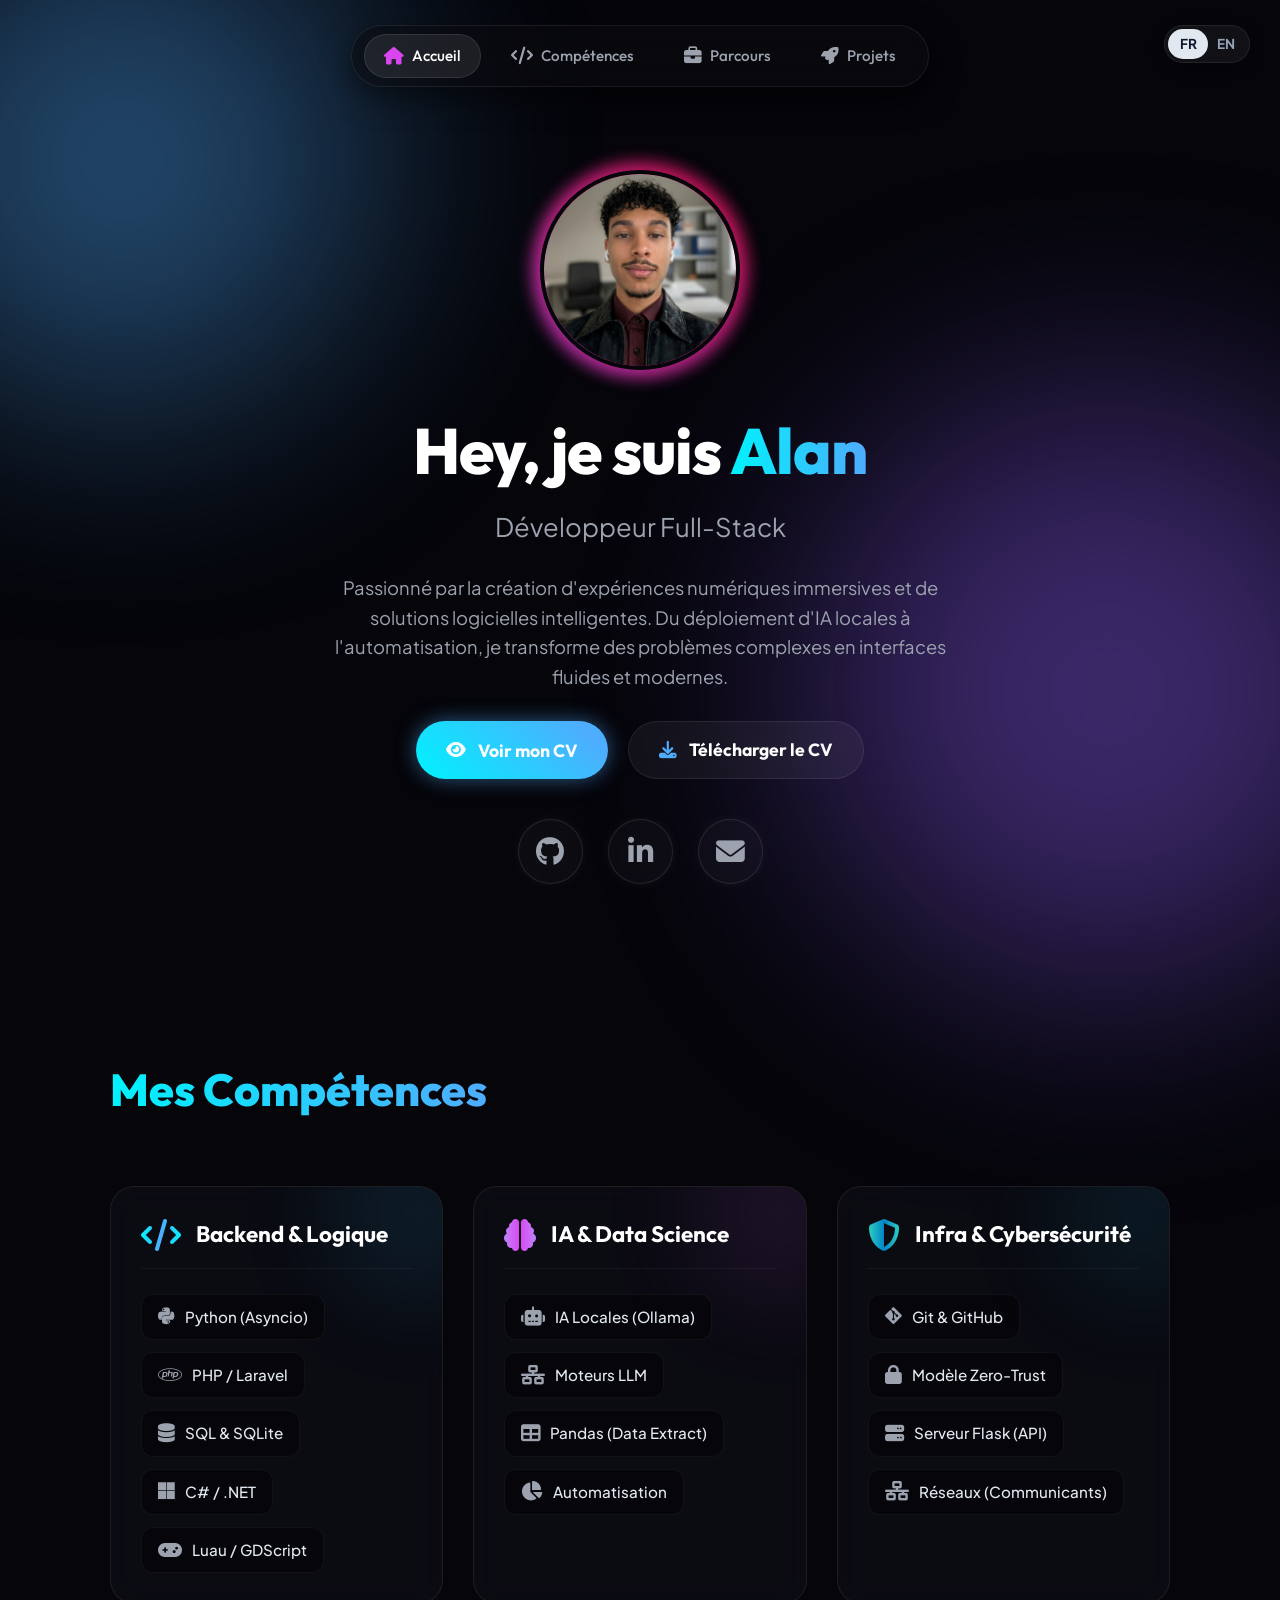
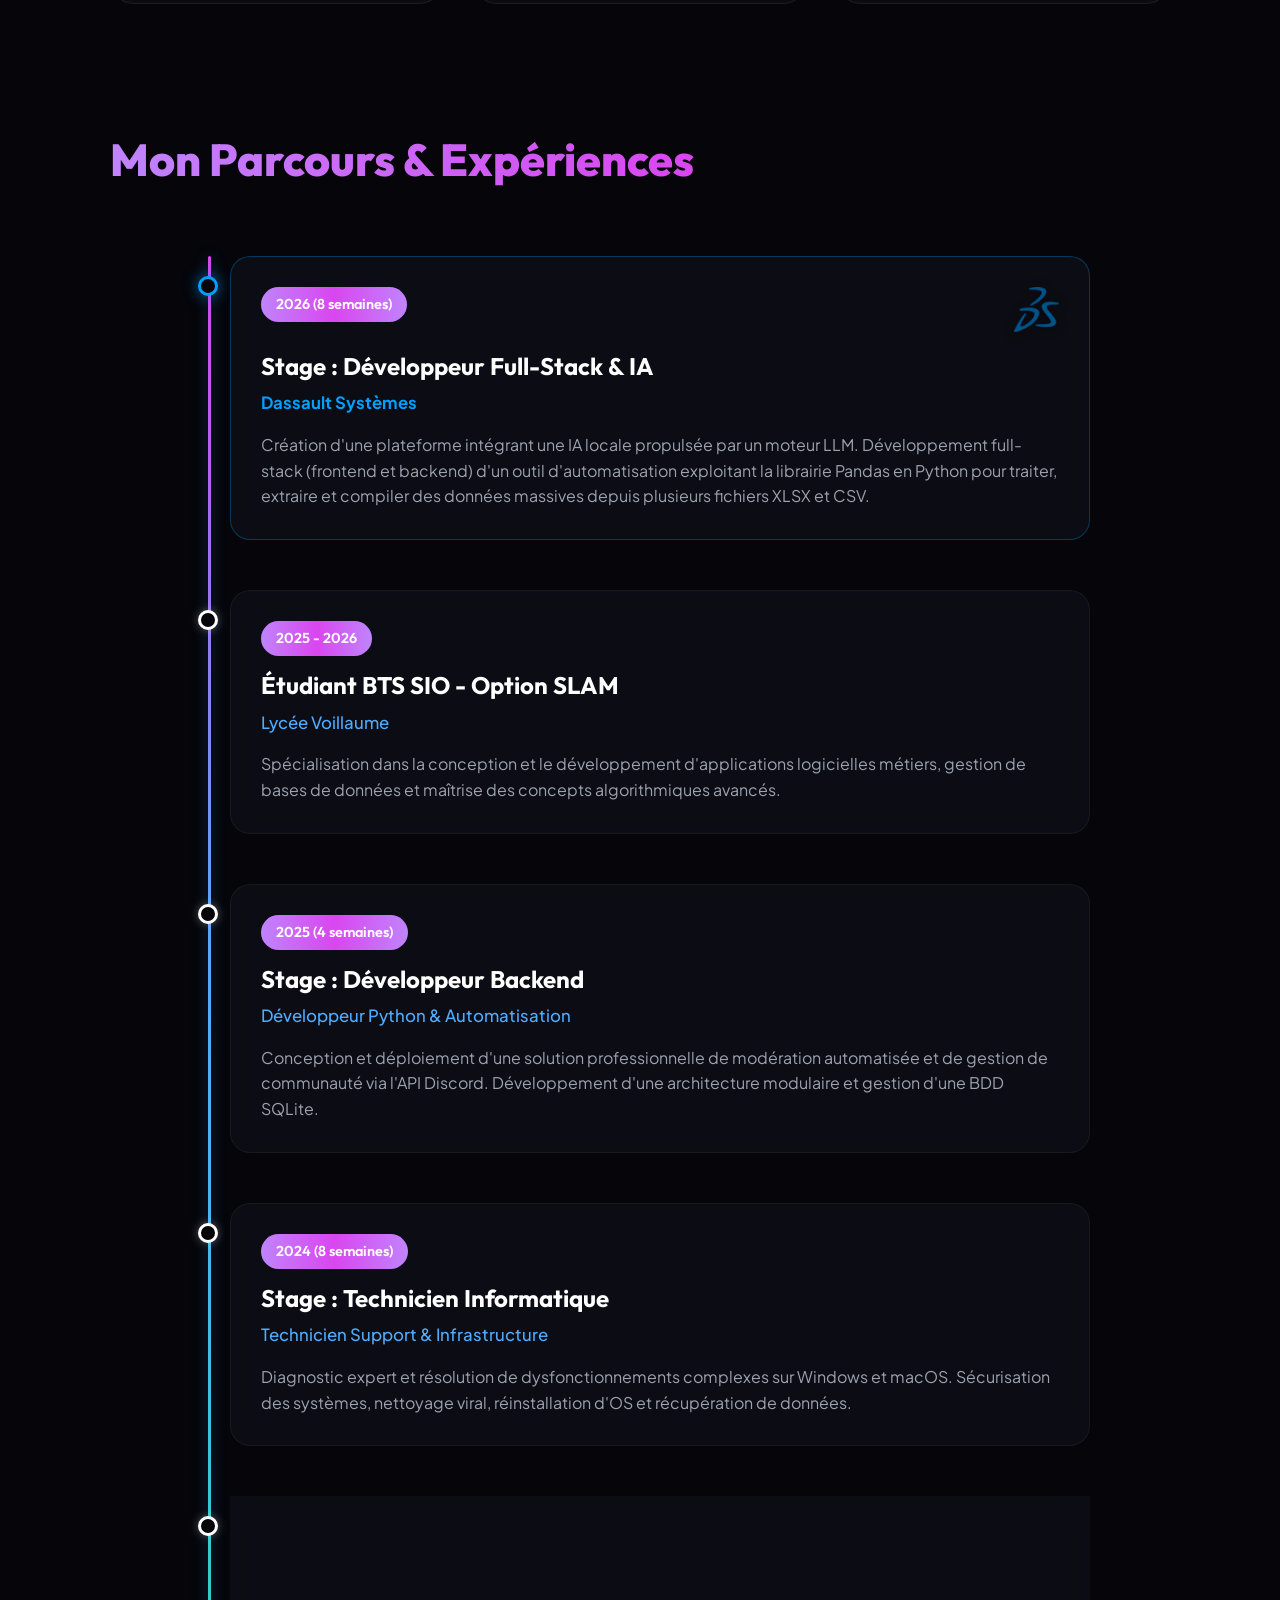
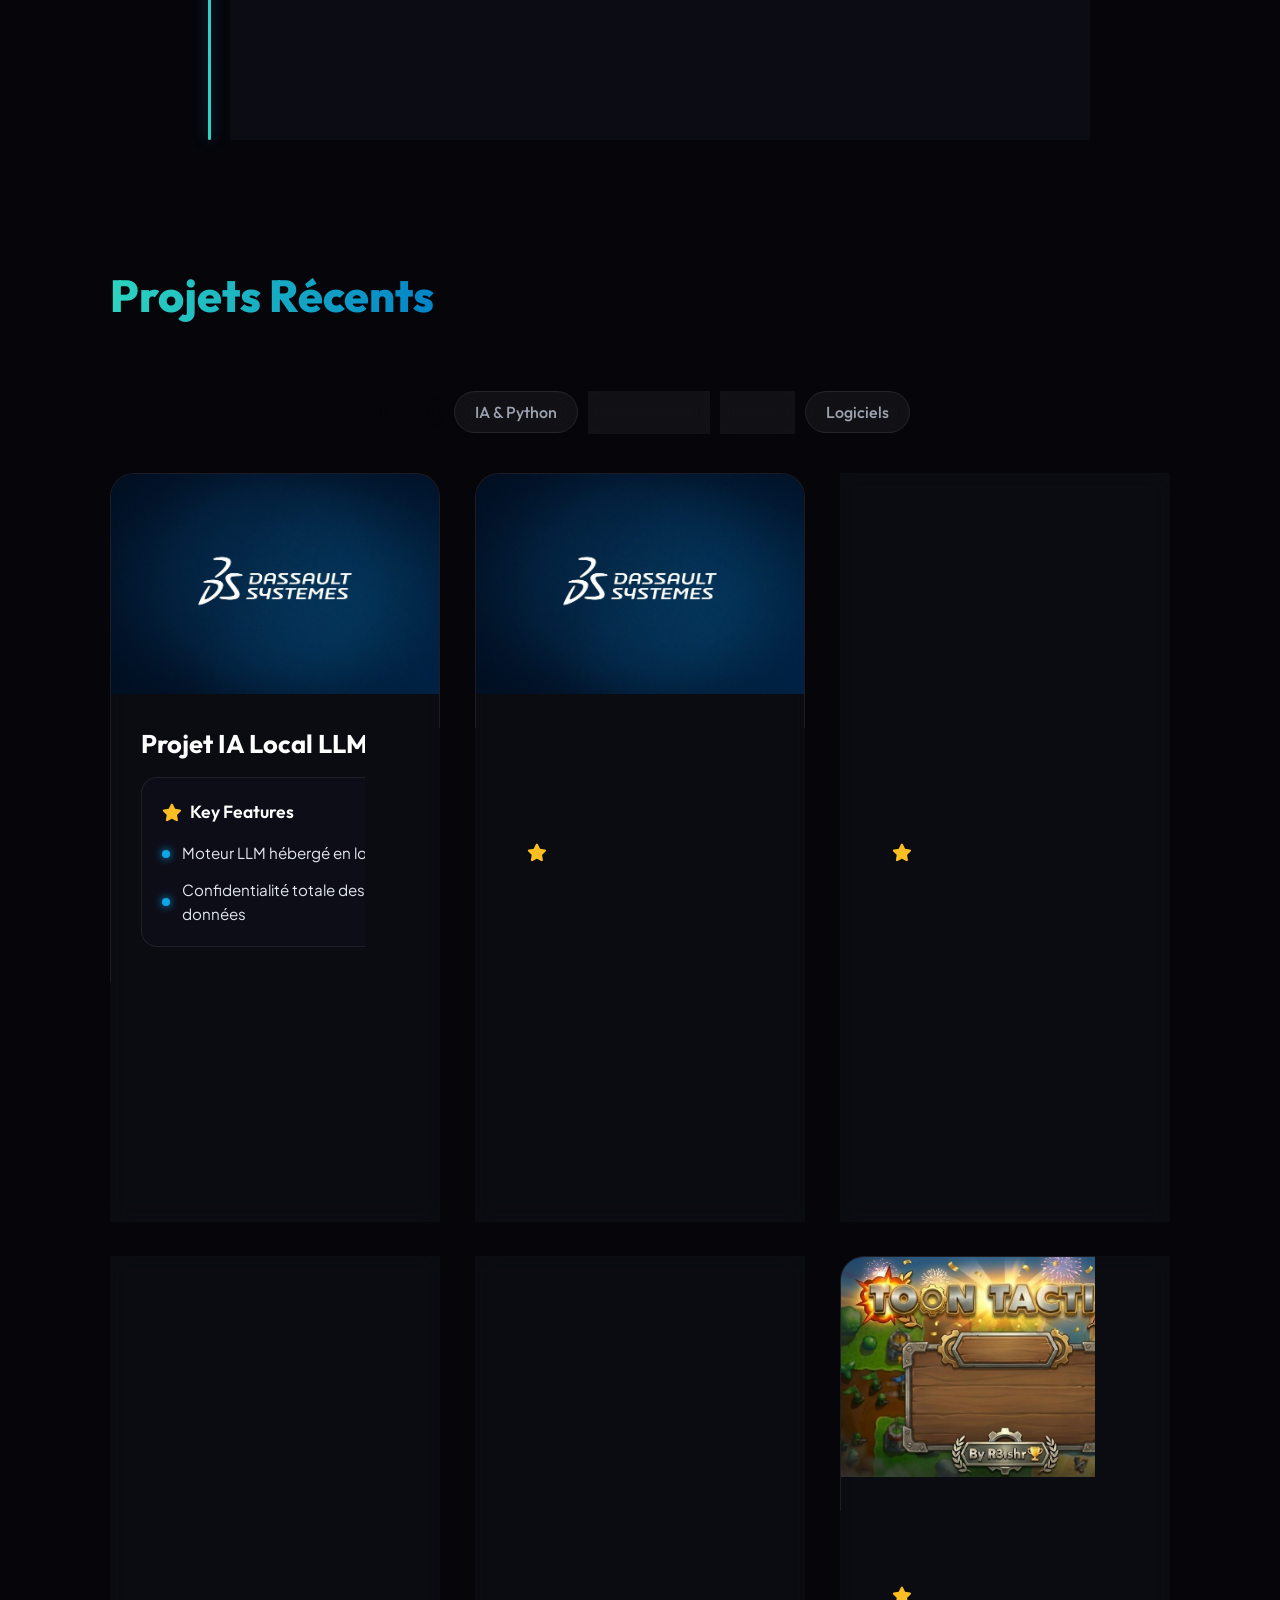
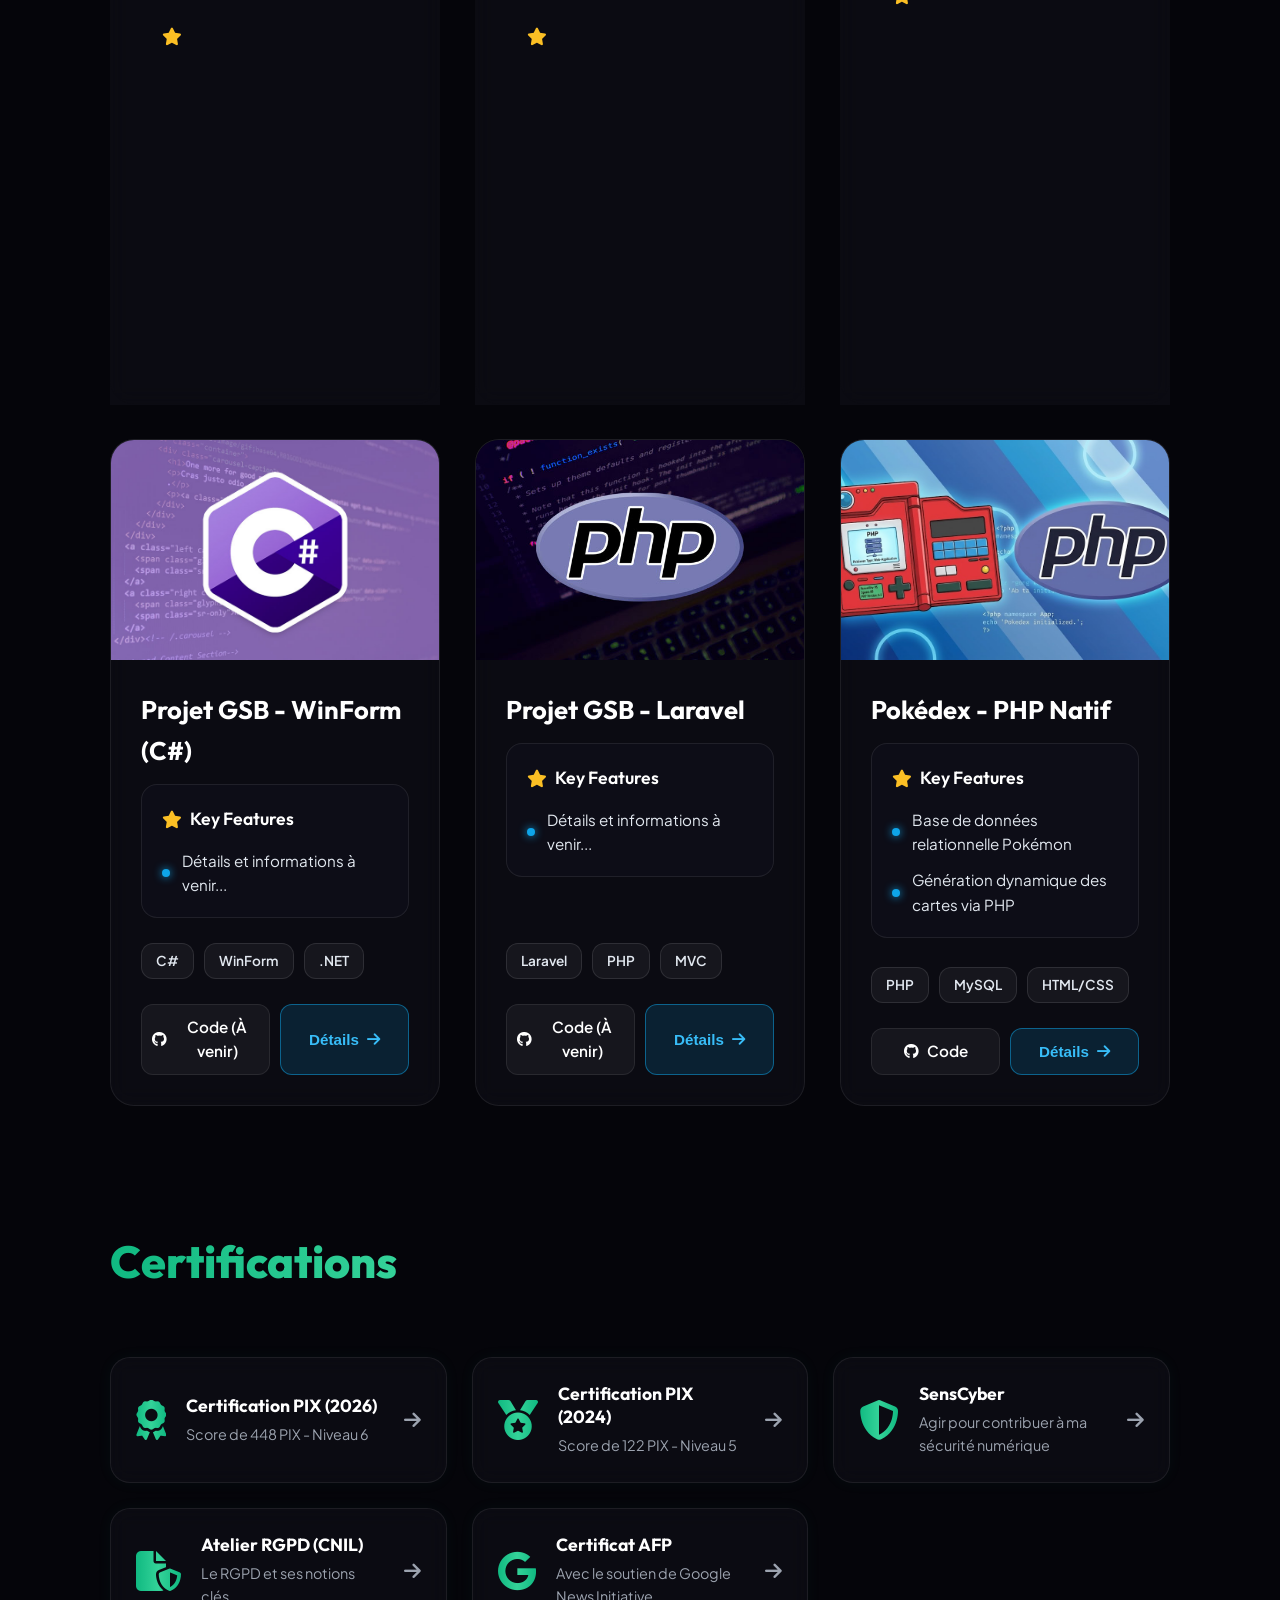
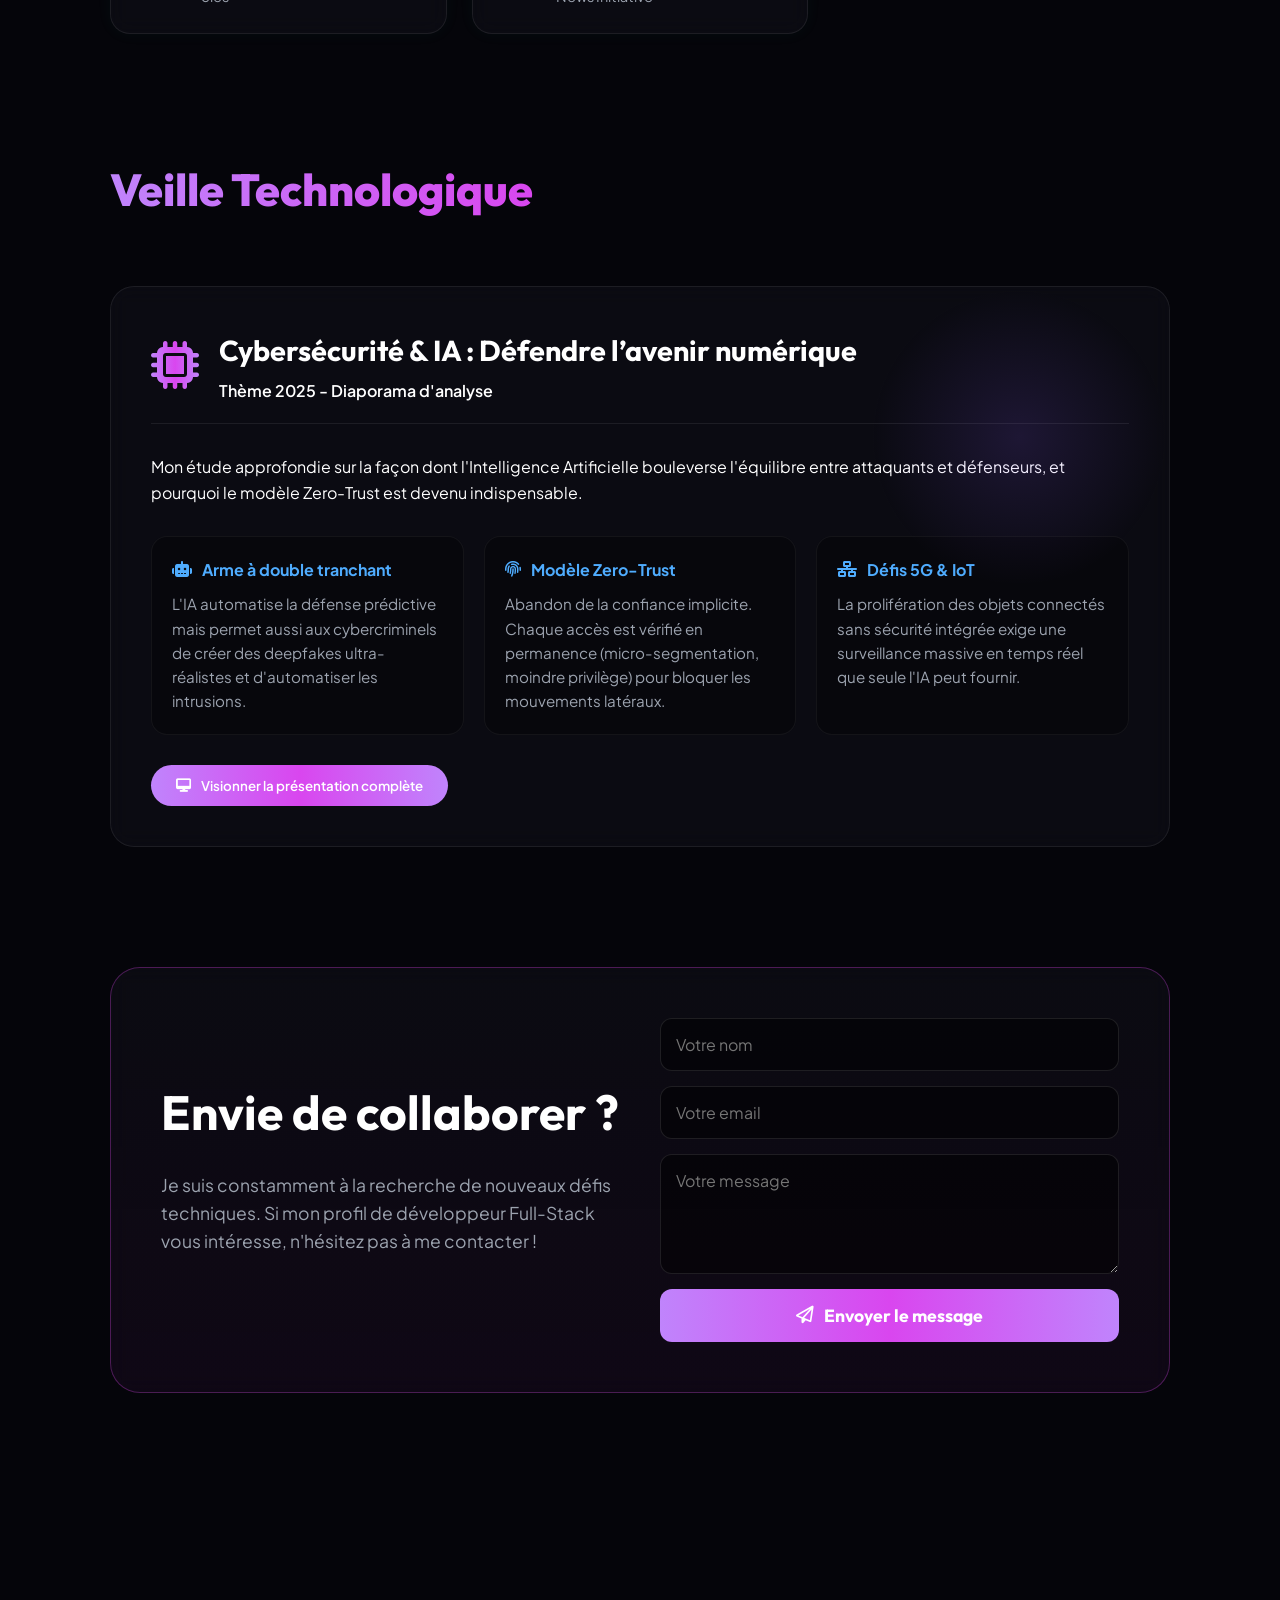
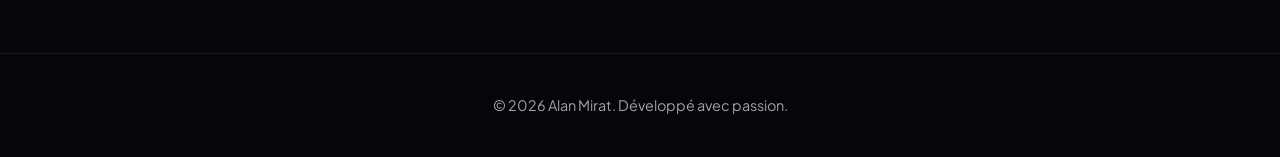
==== commit 1d238165: "🚀 Mise à jour 33.0" ====
--- a/index.html
+++ b/index.html
@@ -505,7 +505,7 @@
                         <div class="tech-chip"><i class="fa-brands fa-git-alt"></i> Git & GitHub</div>
                         <div class="tech-chip"><i class="fa-solid fa-lock"></i> Modèle Zero-Trust</div>
                         <div class="tech-chip"><i class="fa-solid fa-server"></i> Serveur Flask (API)</div>
-                        <div class="tech-chip"><i class="fa-solid fa-network-wired"></i> Réseaux (Bac Pro)</div>
+                        <div class="tech-chip"><i class="fa-solid fa-network-wired"></i> Réseaux (Communicants)</div>
                     </div>
                 </div>
             </div>
@@ -1042,7 +1042,7 @@
                     "video/toon-gameplay1.mp4",
                     "video/toon-gameplay2.mp4",
                     "video/toon-gacha.mp4",
-                    "capture/toon-menu.jpg"
+                    "capture/toon-menu.png",
                 ]
             },
             "gsb-winform": {
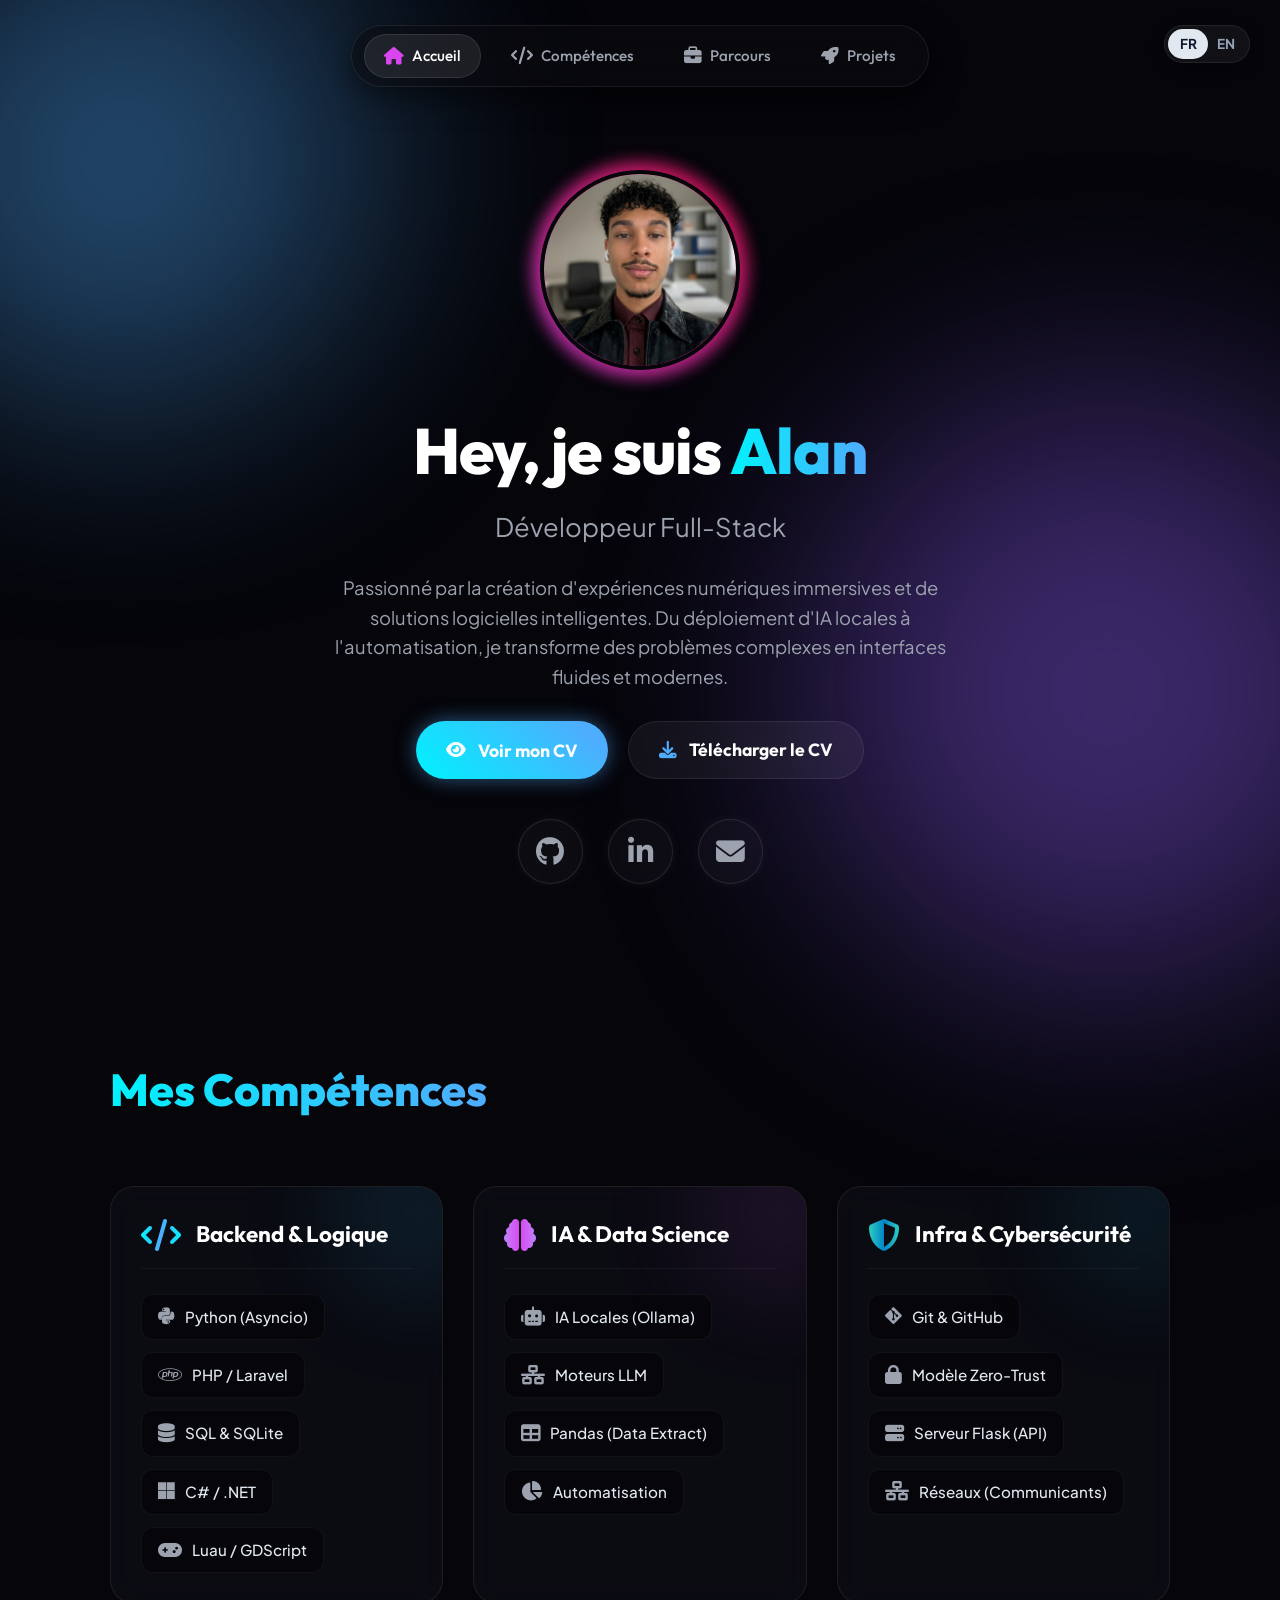
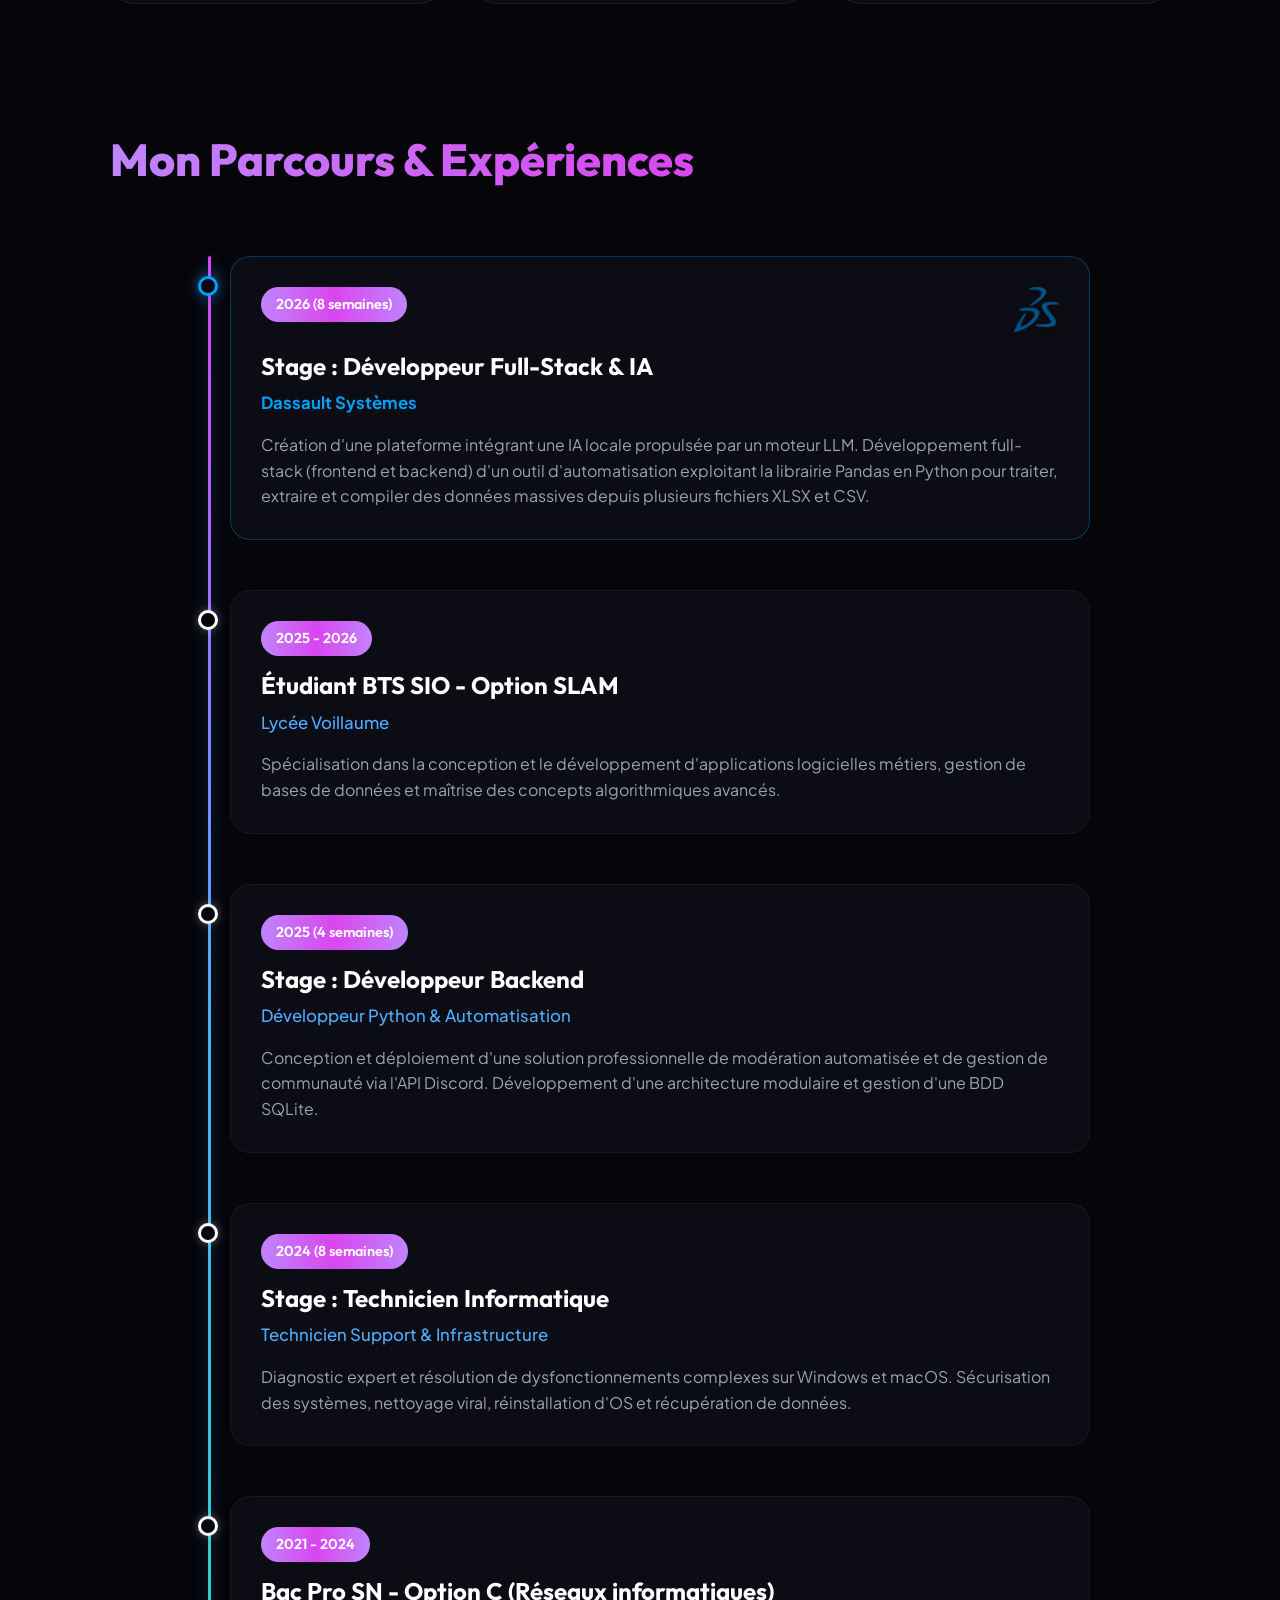
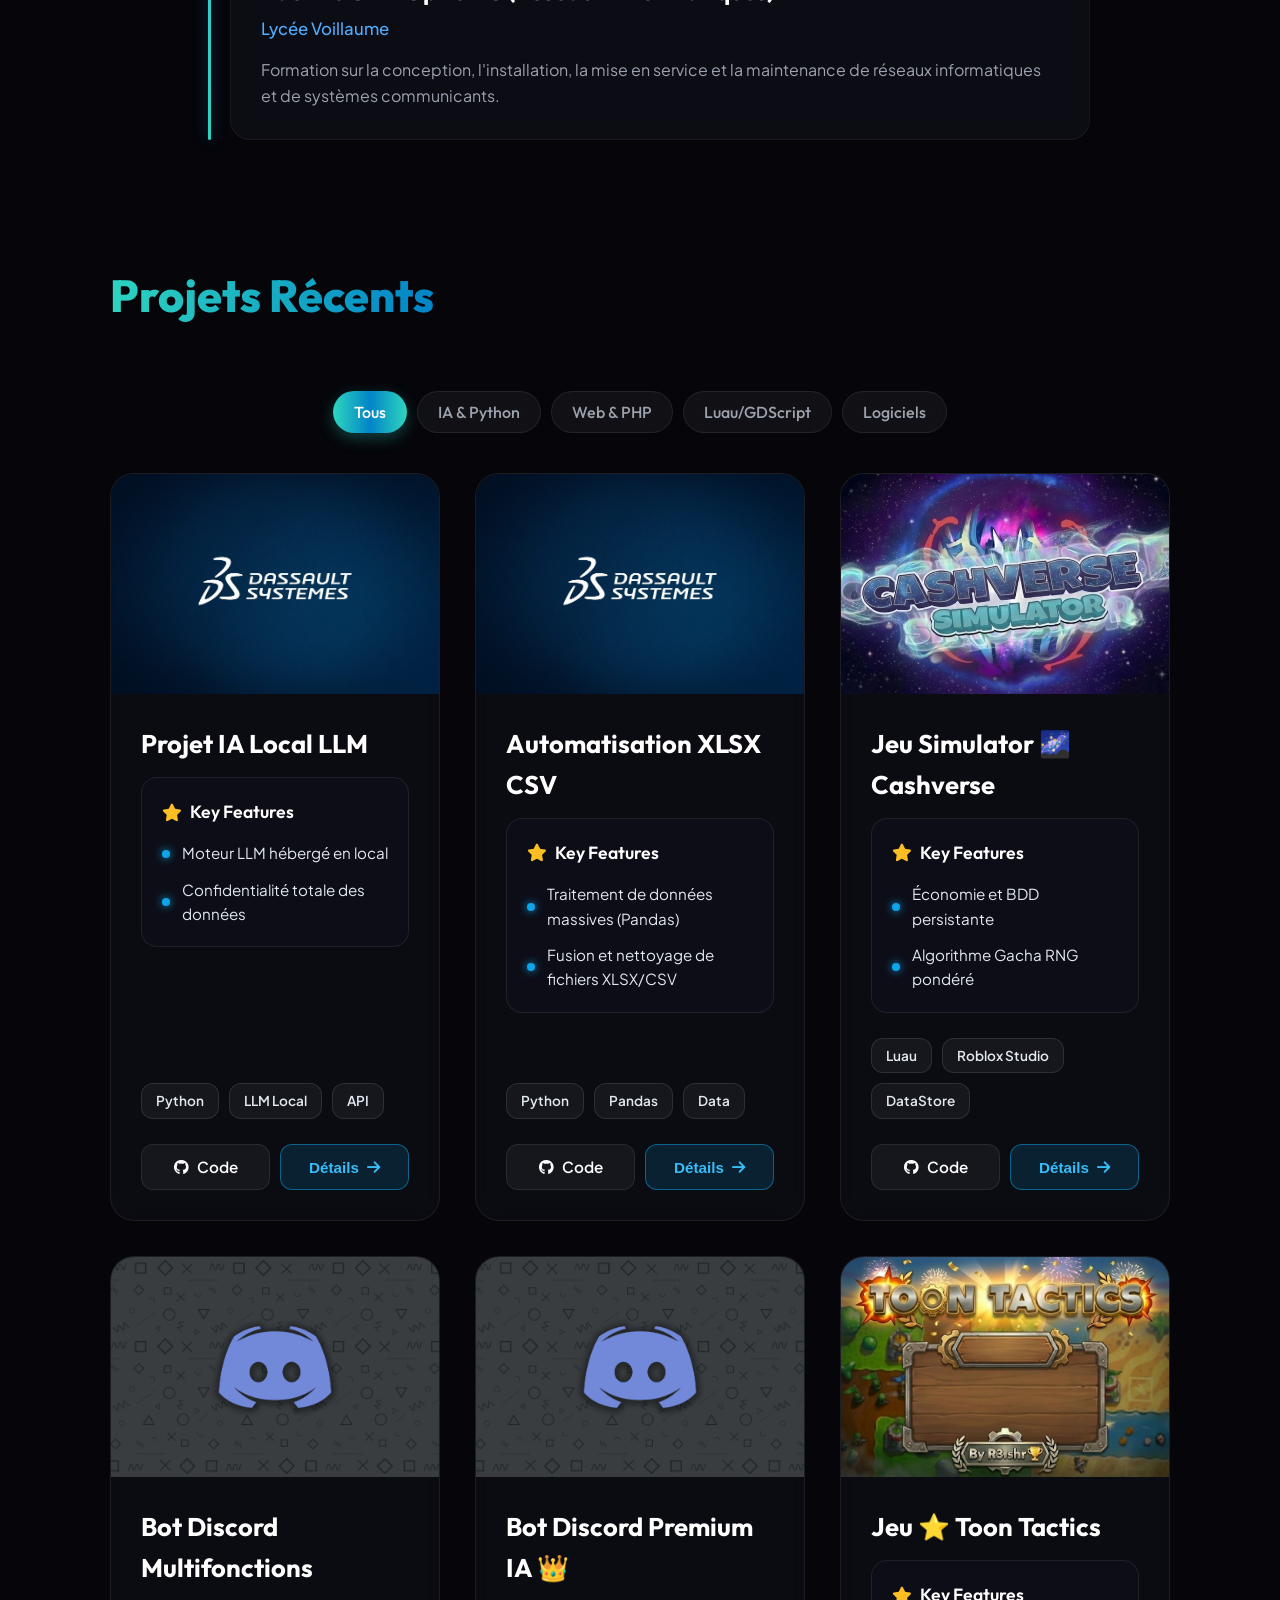
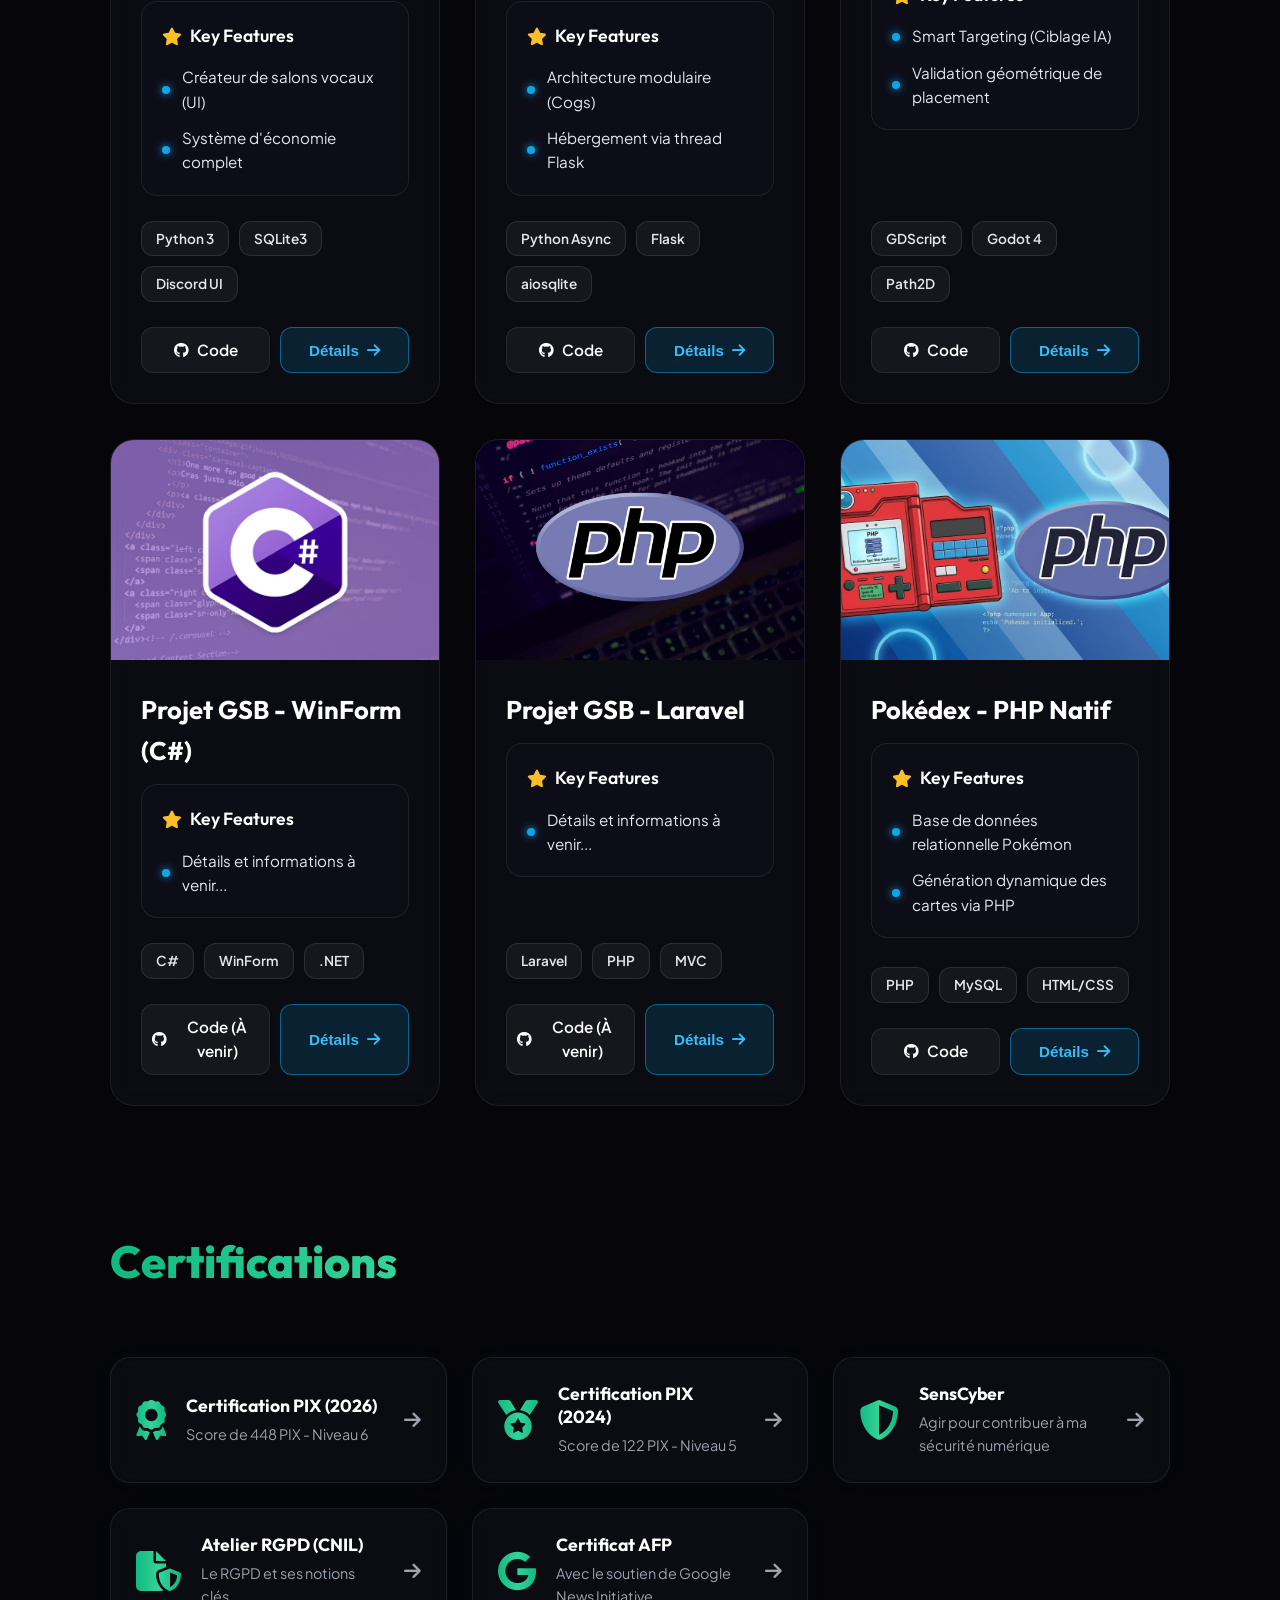
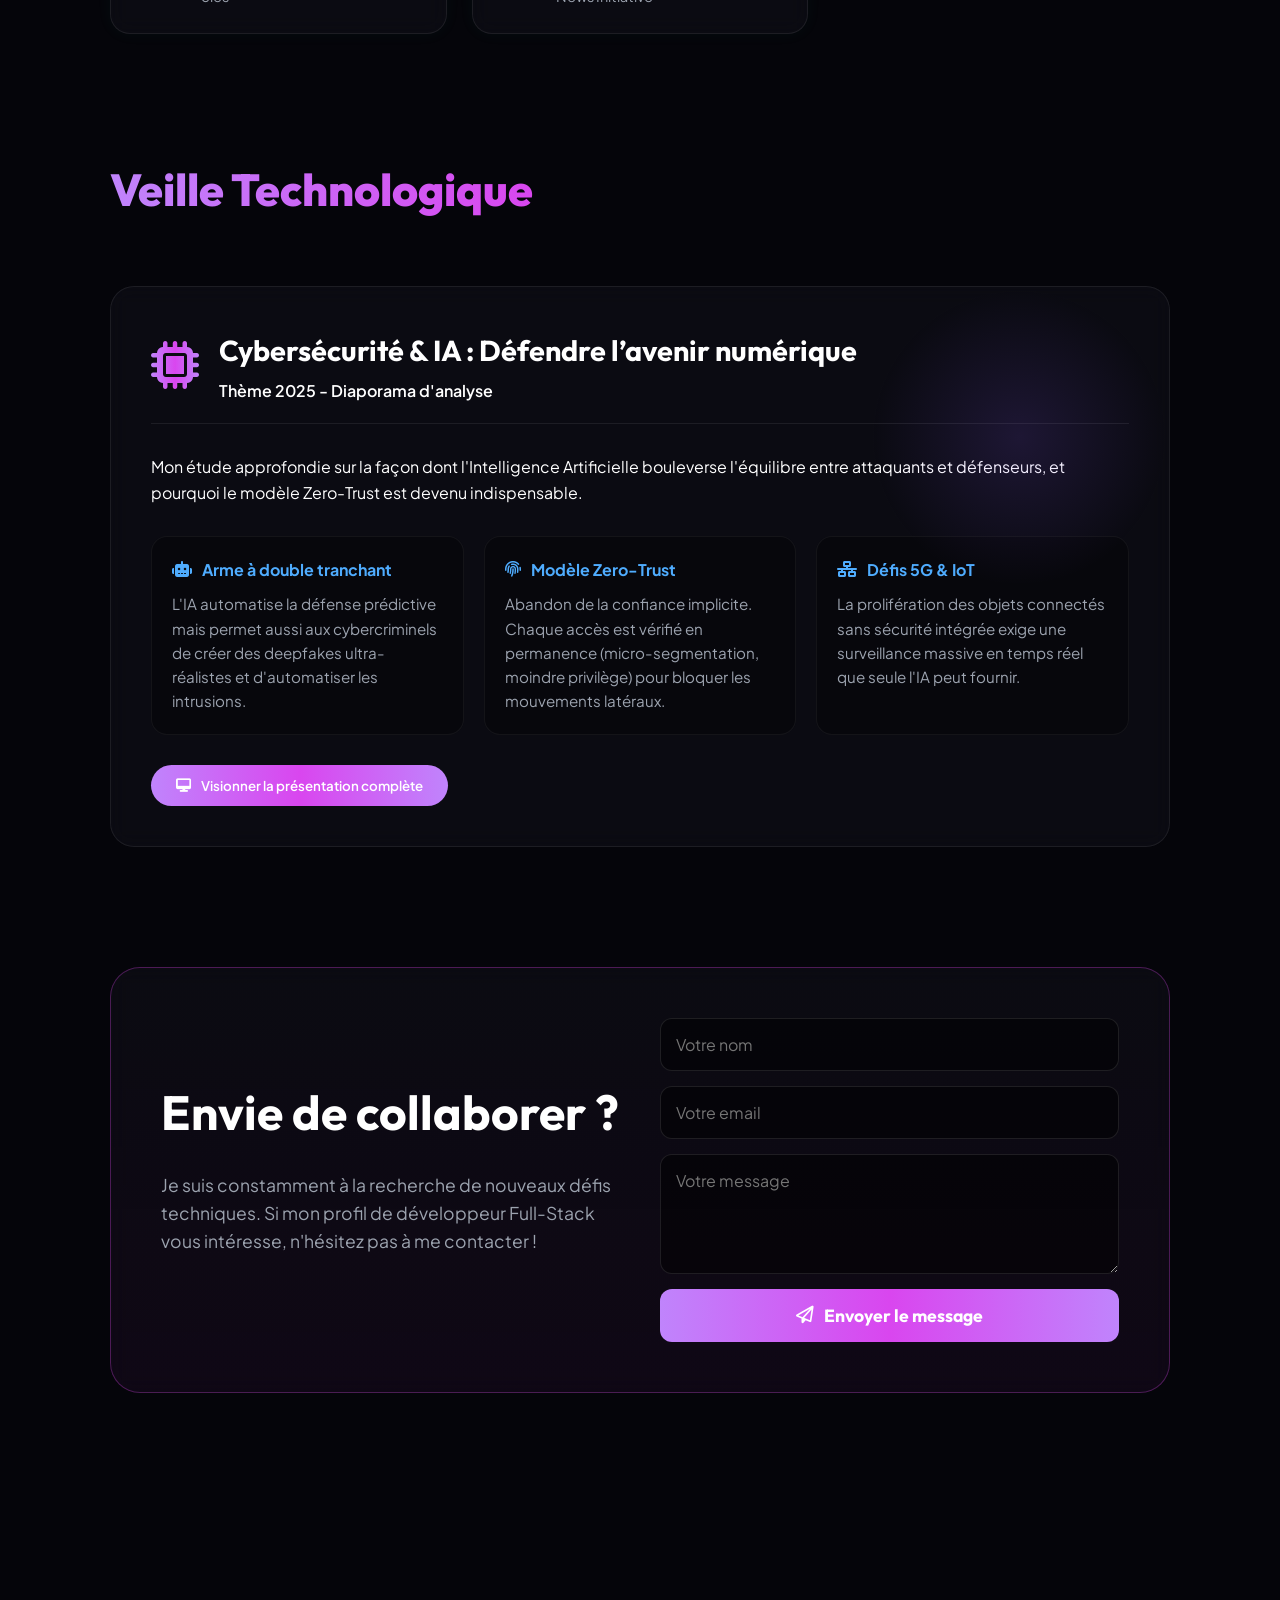
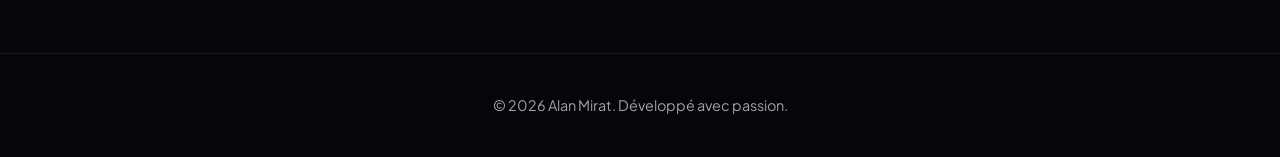
==== commit f7da1ed5: "🚀 Mise à jour 33.1" ====
--- a/index.html
+++ b/index.html
@@ -572,7 +572,7 @@
                 <button class="filter-btn active" onclick="filterProjects('all')">Tous</button>
                 <button class="filter-btn" onclick="filterProjects('ia')">IA & Python</button>
                 <button class="filter-btn" onclick="filterProjects('web')">Web & PHP</button>
-                <button class="filter-btn" onclick="filterProjects('game')">Jeux</button>
+                <button class="filter-btn" onclick="filterProjects('game')">Luau/GDScript</button>
                 <button class="filter-btn" onclick="filterProjects('logiciel')">Logiciels</button>
             </div>
 
@@ -1010,7 +1010,7 @@
                     "capture/HeavenWorld.gif",
                     "capture/SnowWorld.gif",
                     "capture/EggPreview.png",
-                    "capture/InterfaceUI.jpg"
+                    "capture/InterfaceUI.png"
                 ]
             },
             "bot1": {
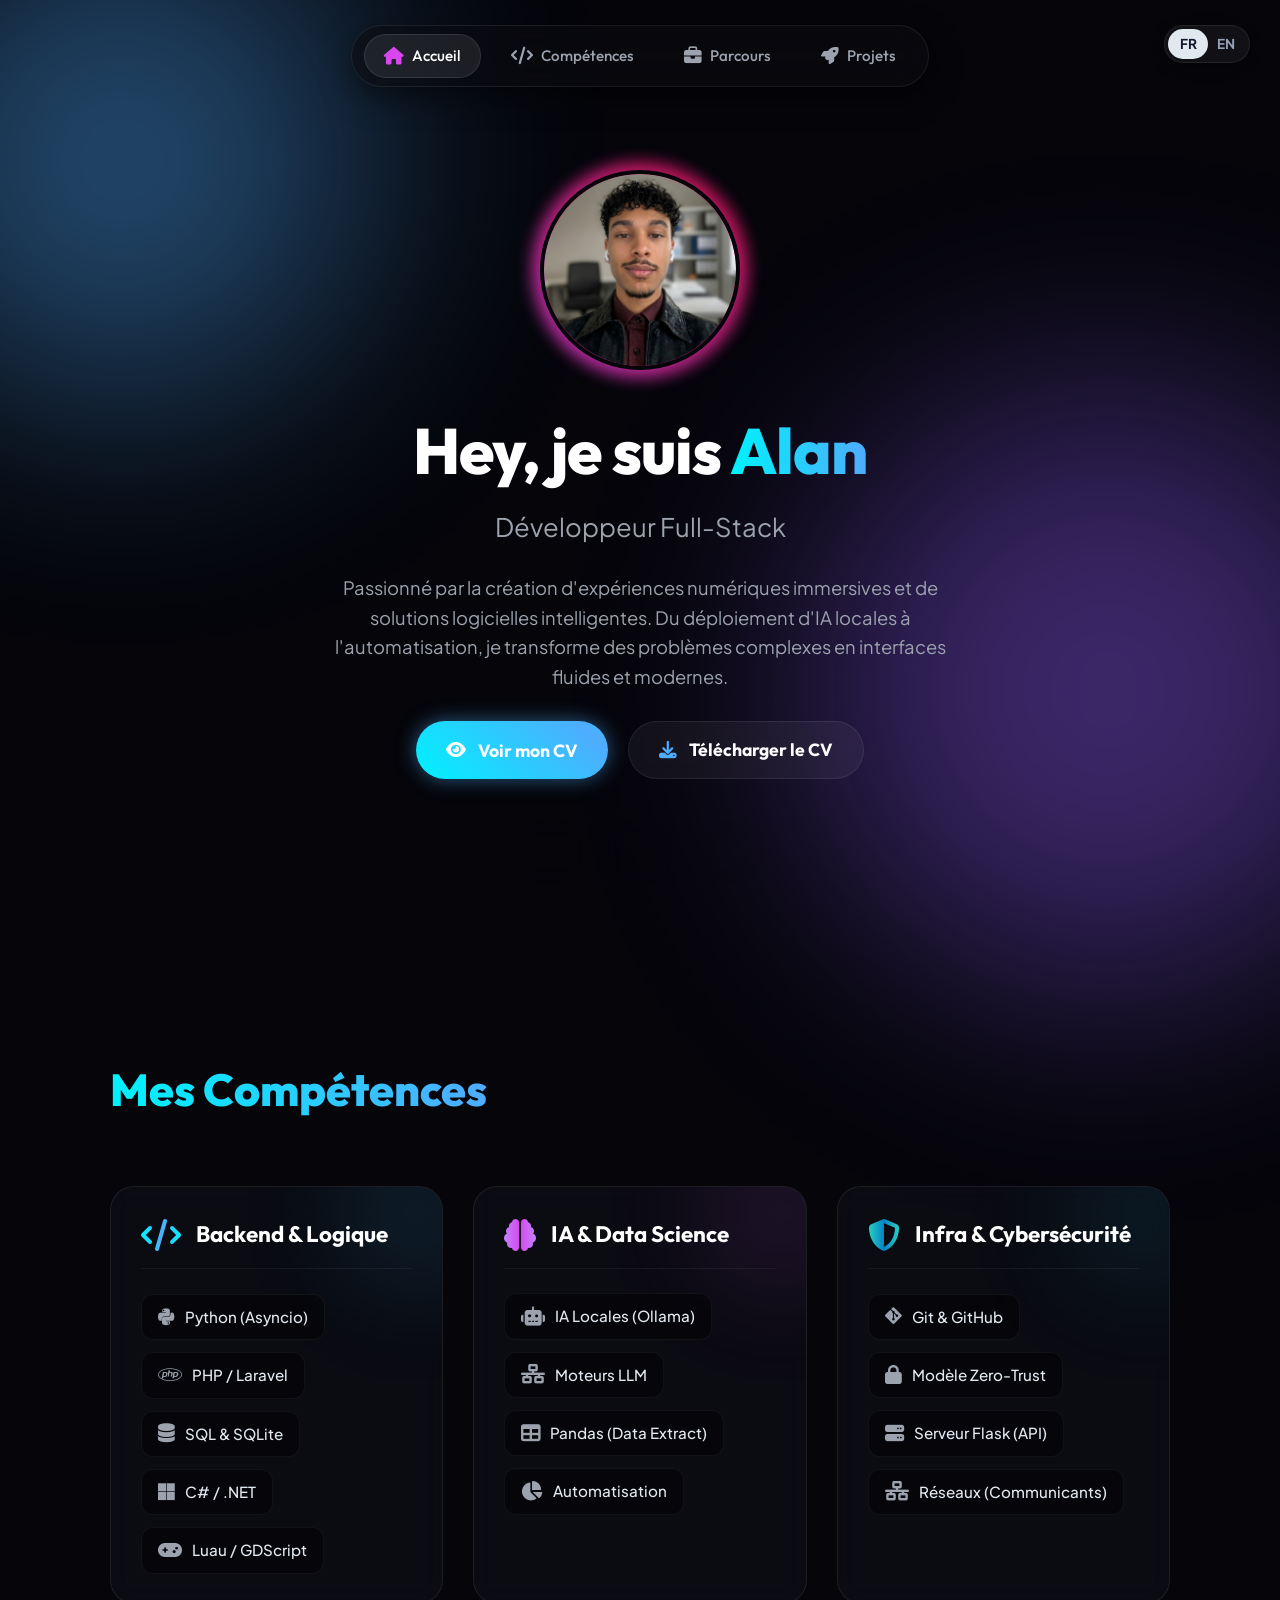
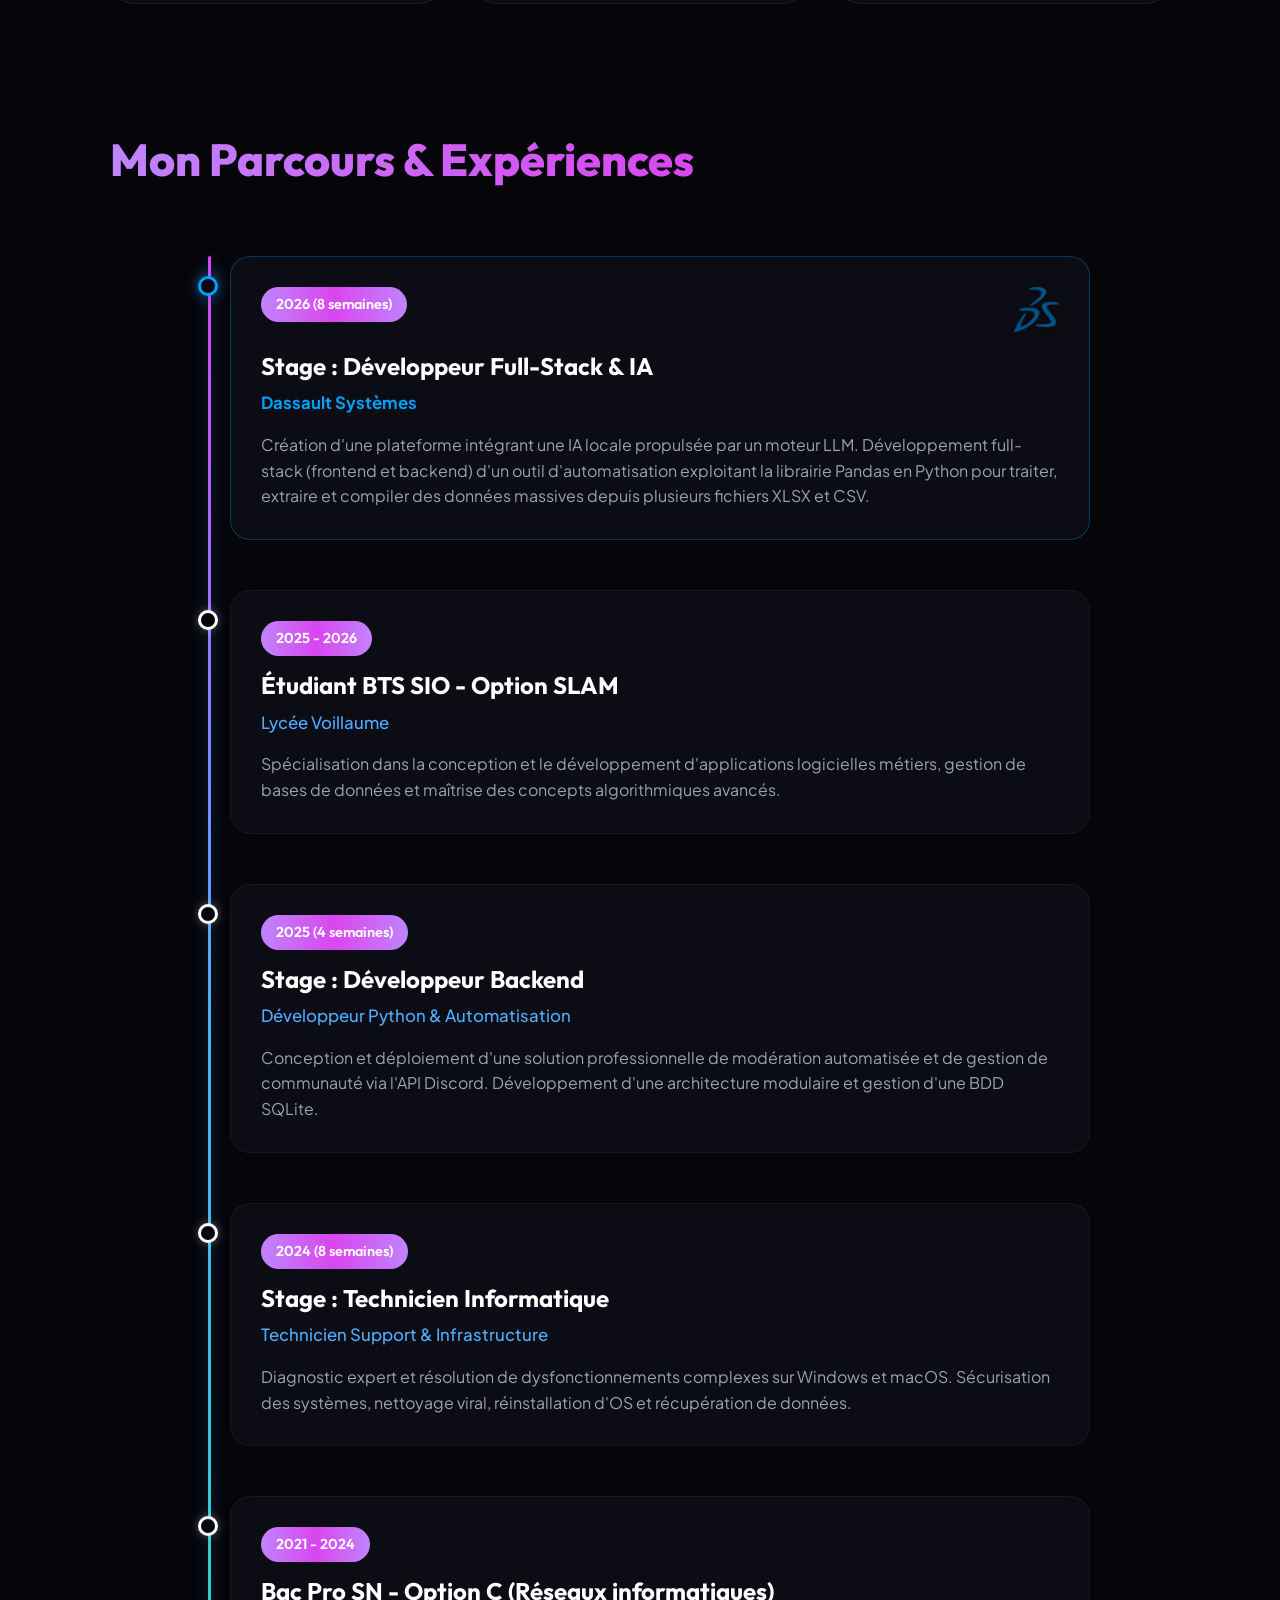
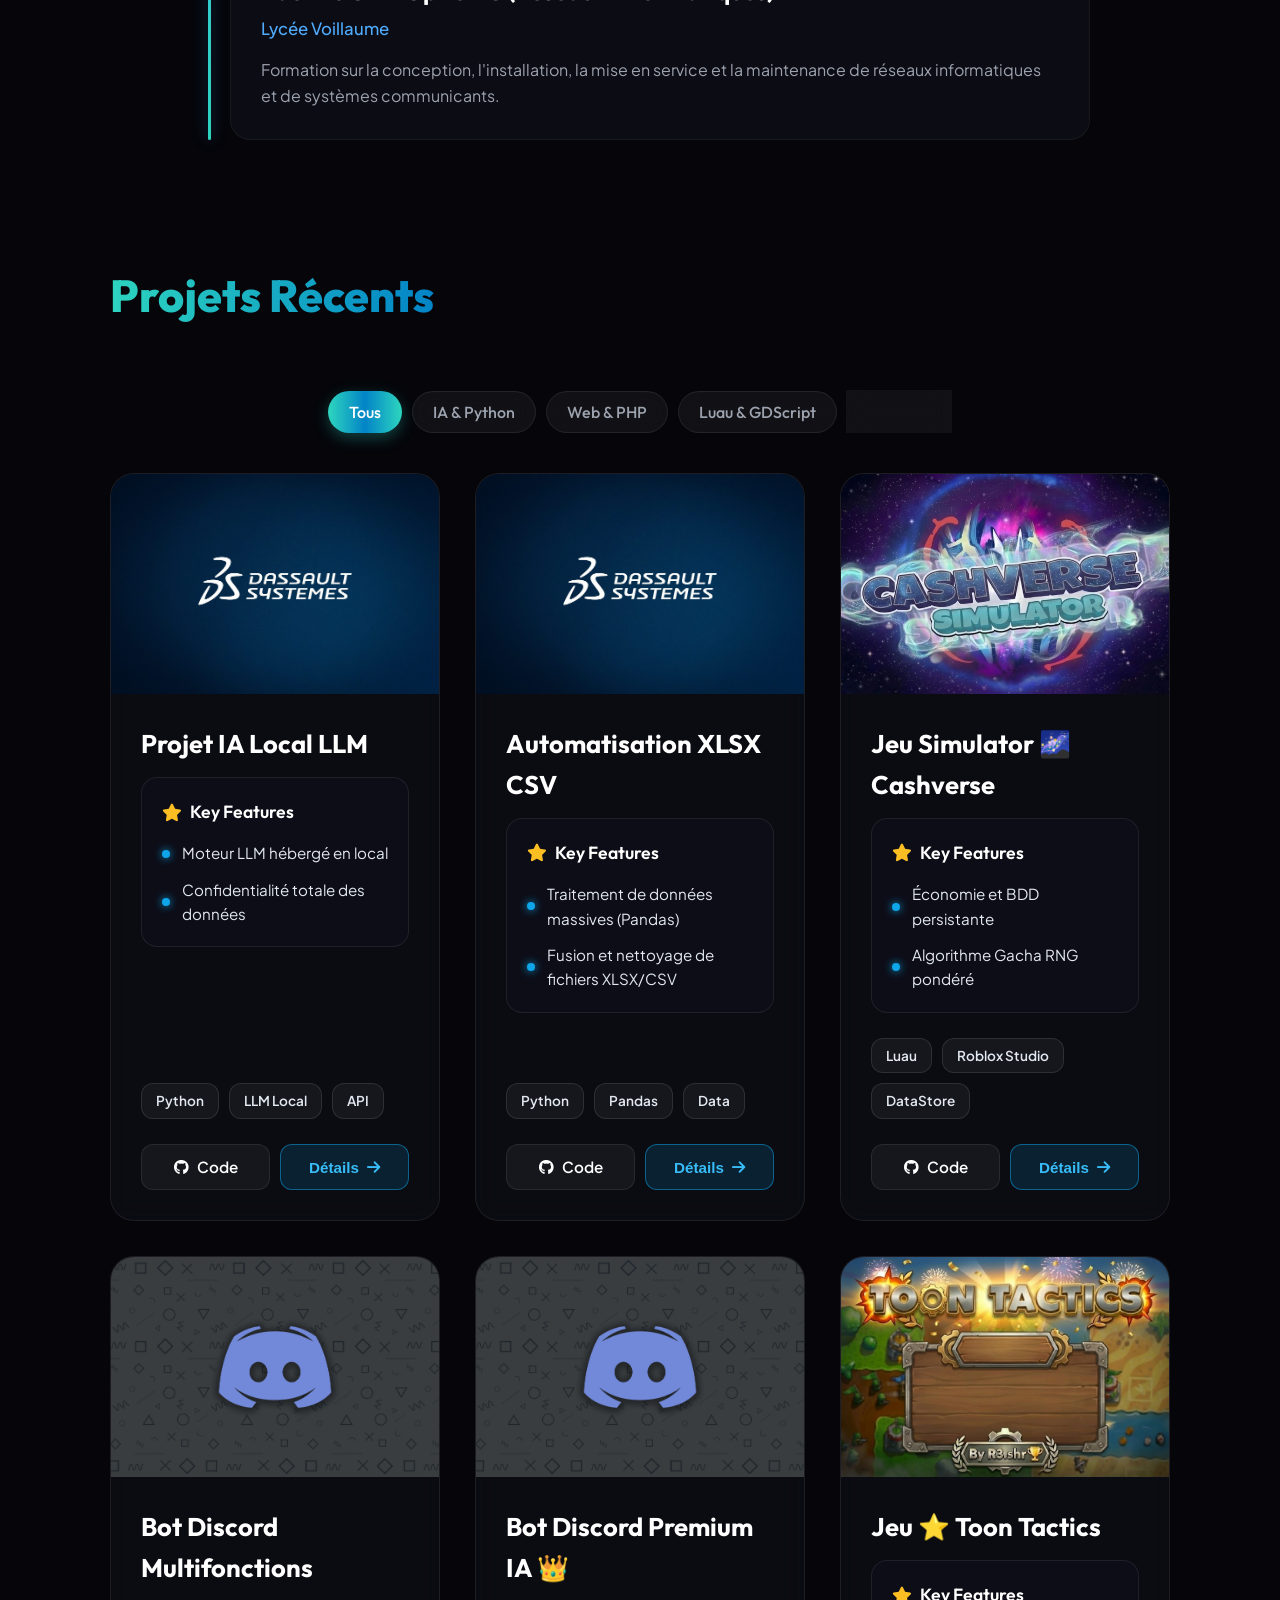
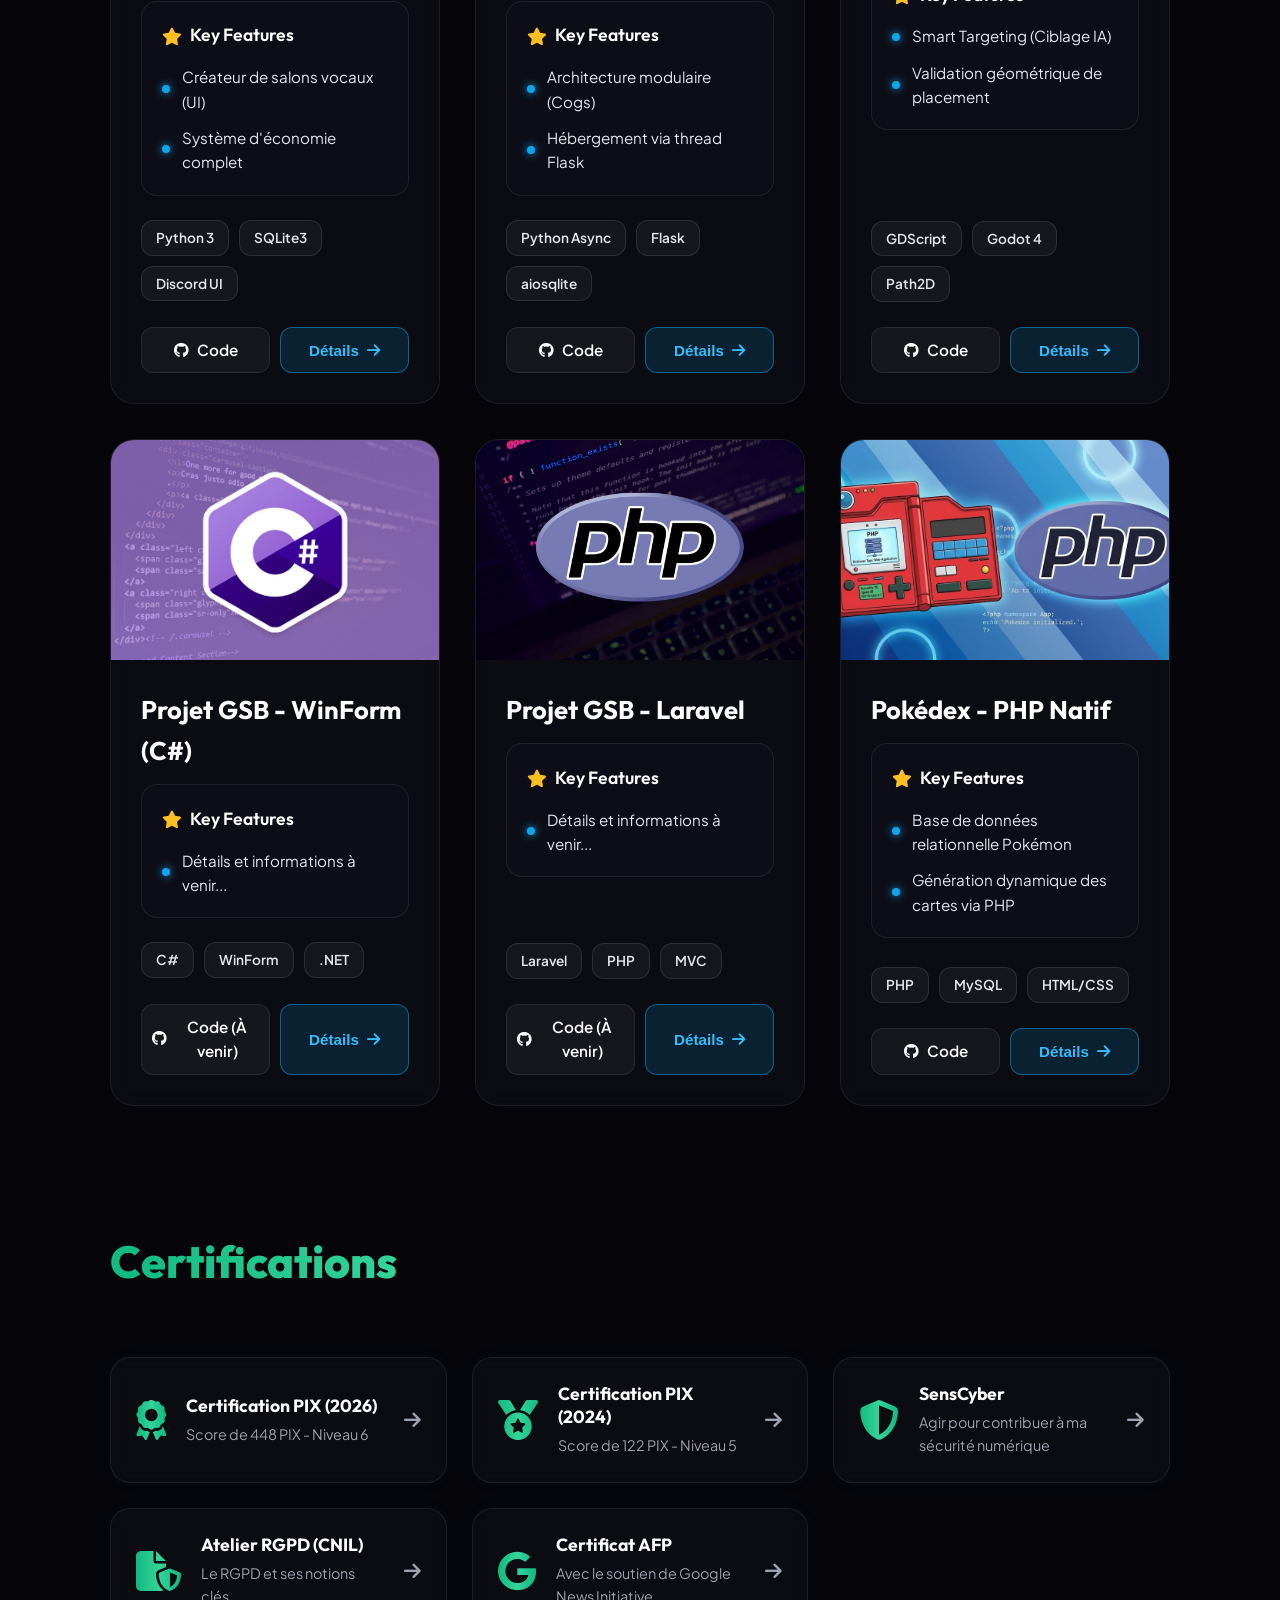
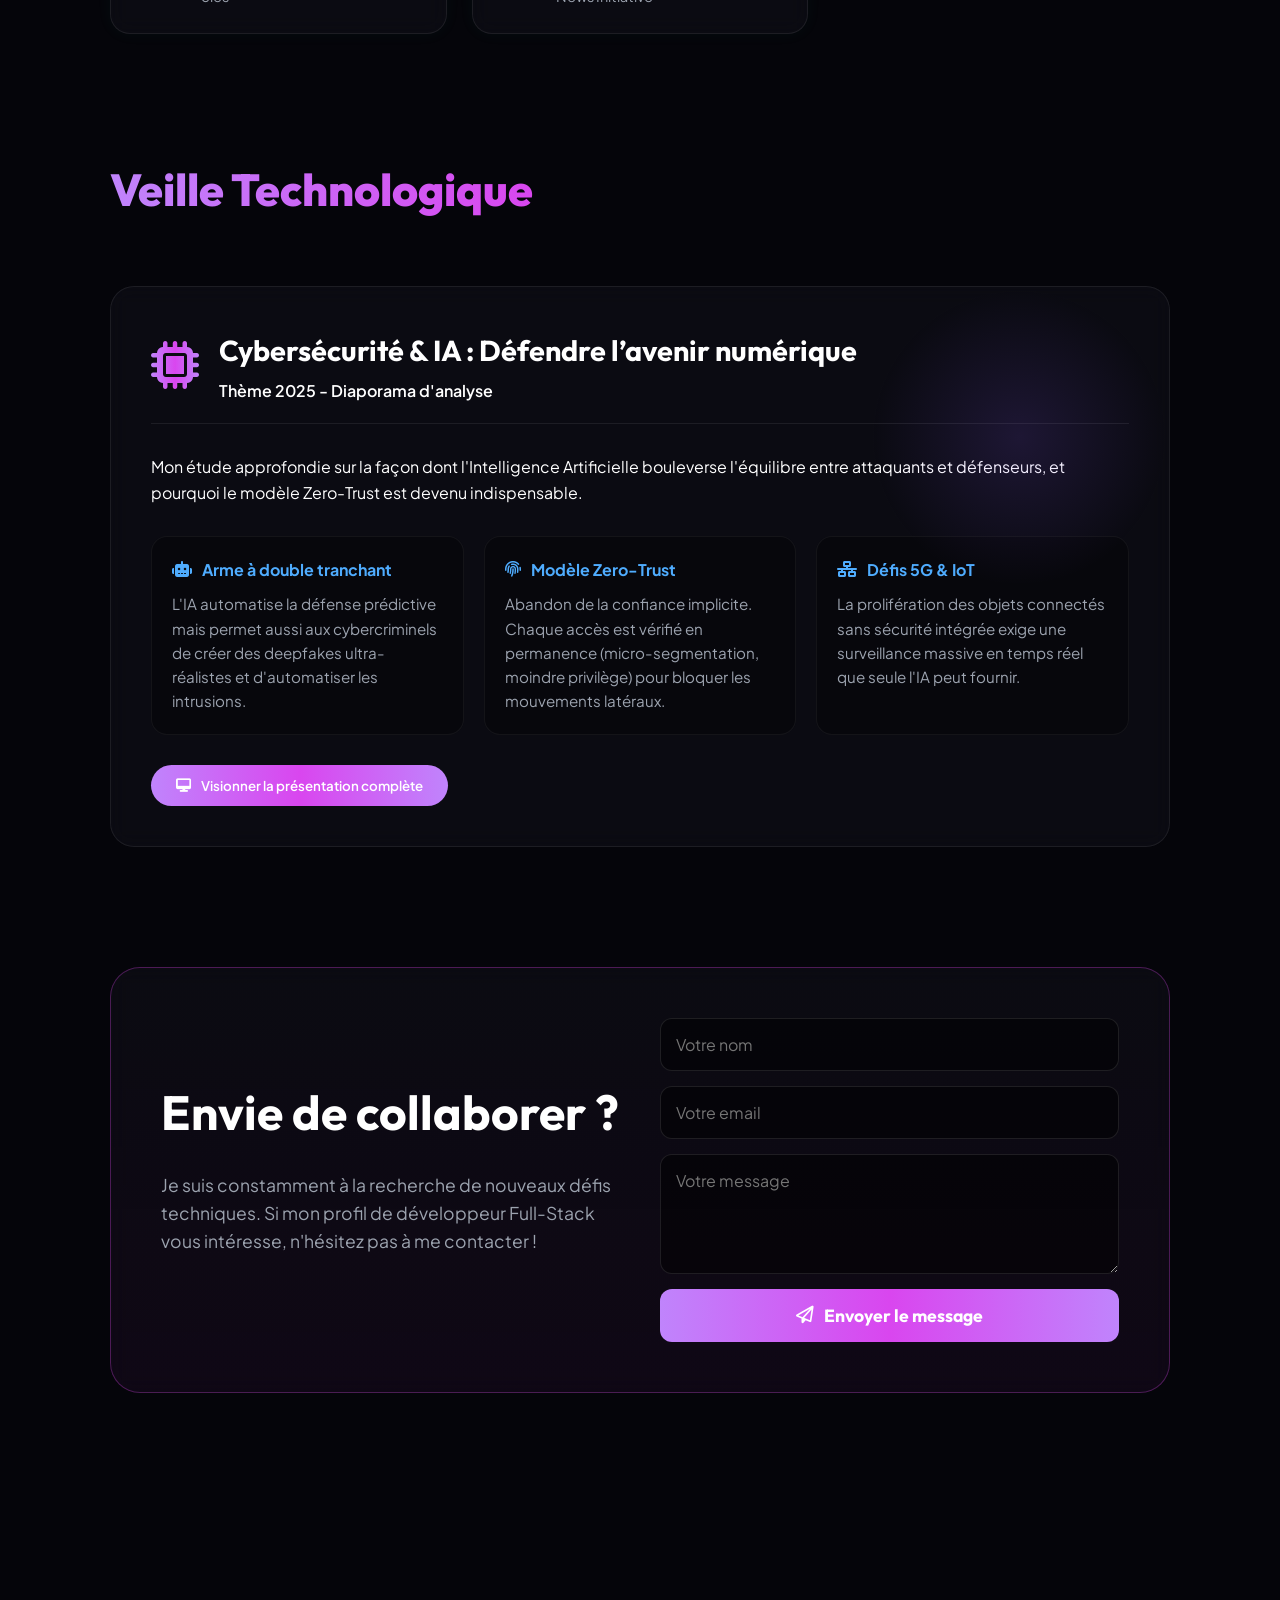
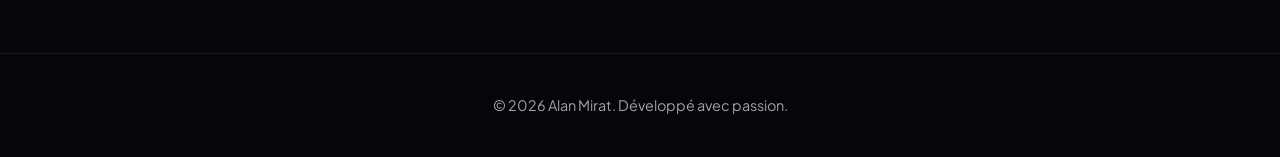
==== commit 411ed0df: "🚀 Mise à jour 37.0" ====
--- a/index.html
+++ b/index.html
@@ -572,7 +572,7 @@
                 <button class="filter-btn active" onclick="filterProjects('all')">Tous</button>
                 <button class="filter-btn" onclick="filterProjects('ia')">IA & Python</button>
                 <button class="filter-btn" onclick="filterProjects('web')">Web & PHP</button>
-                <button class="filter-btn" onclick="filterProjects('game')">Luau/GDScript</button>
+                <button class="filter-btn" onclick="filterProjects('game')">Luau & GDScript</button>
                 <button class="filter-btn" onclick="filterProjects('logiciel')">Logiciels</button>
             </div>
 
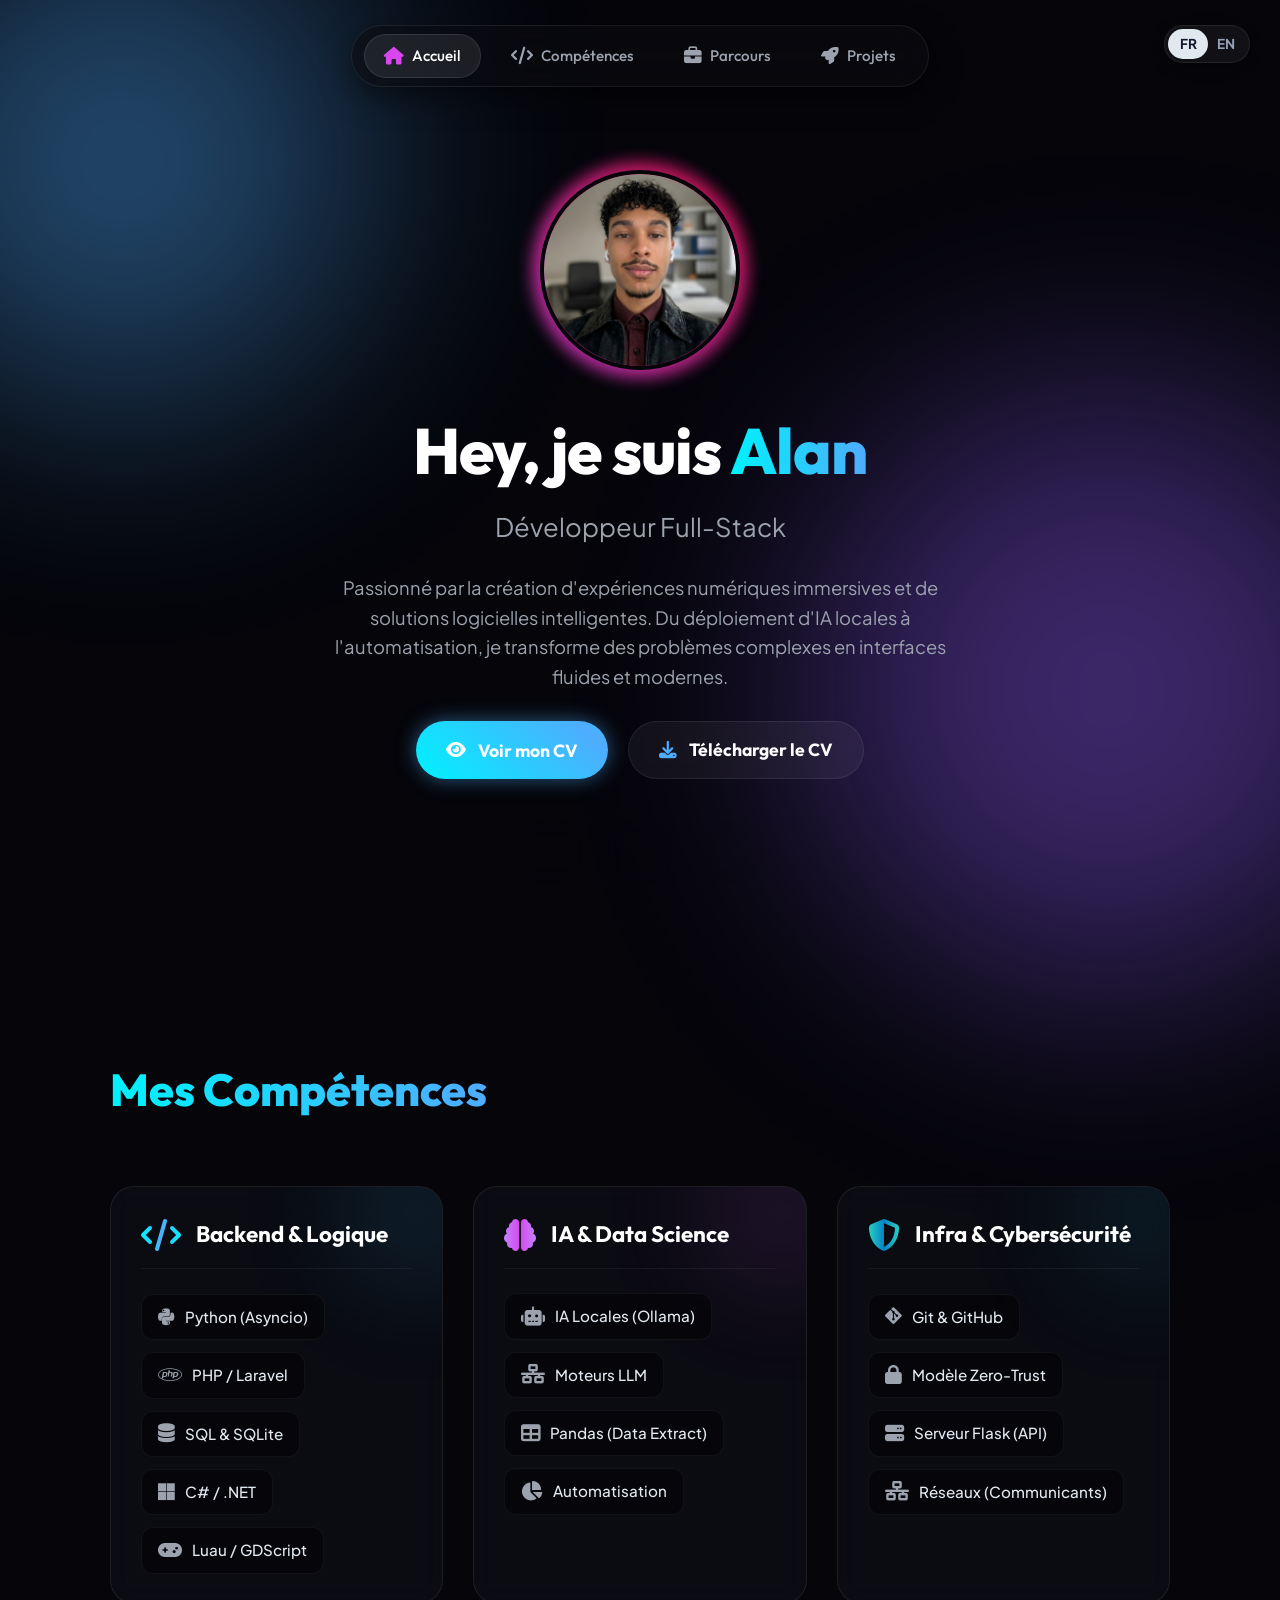
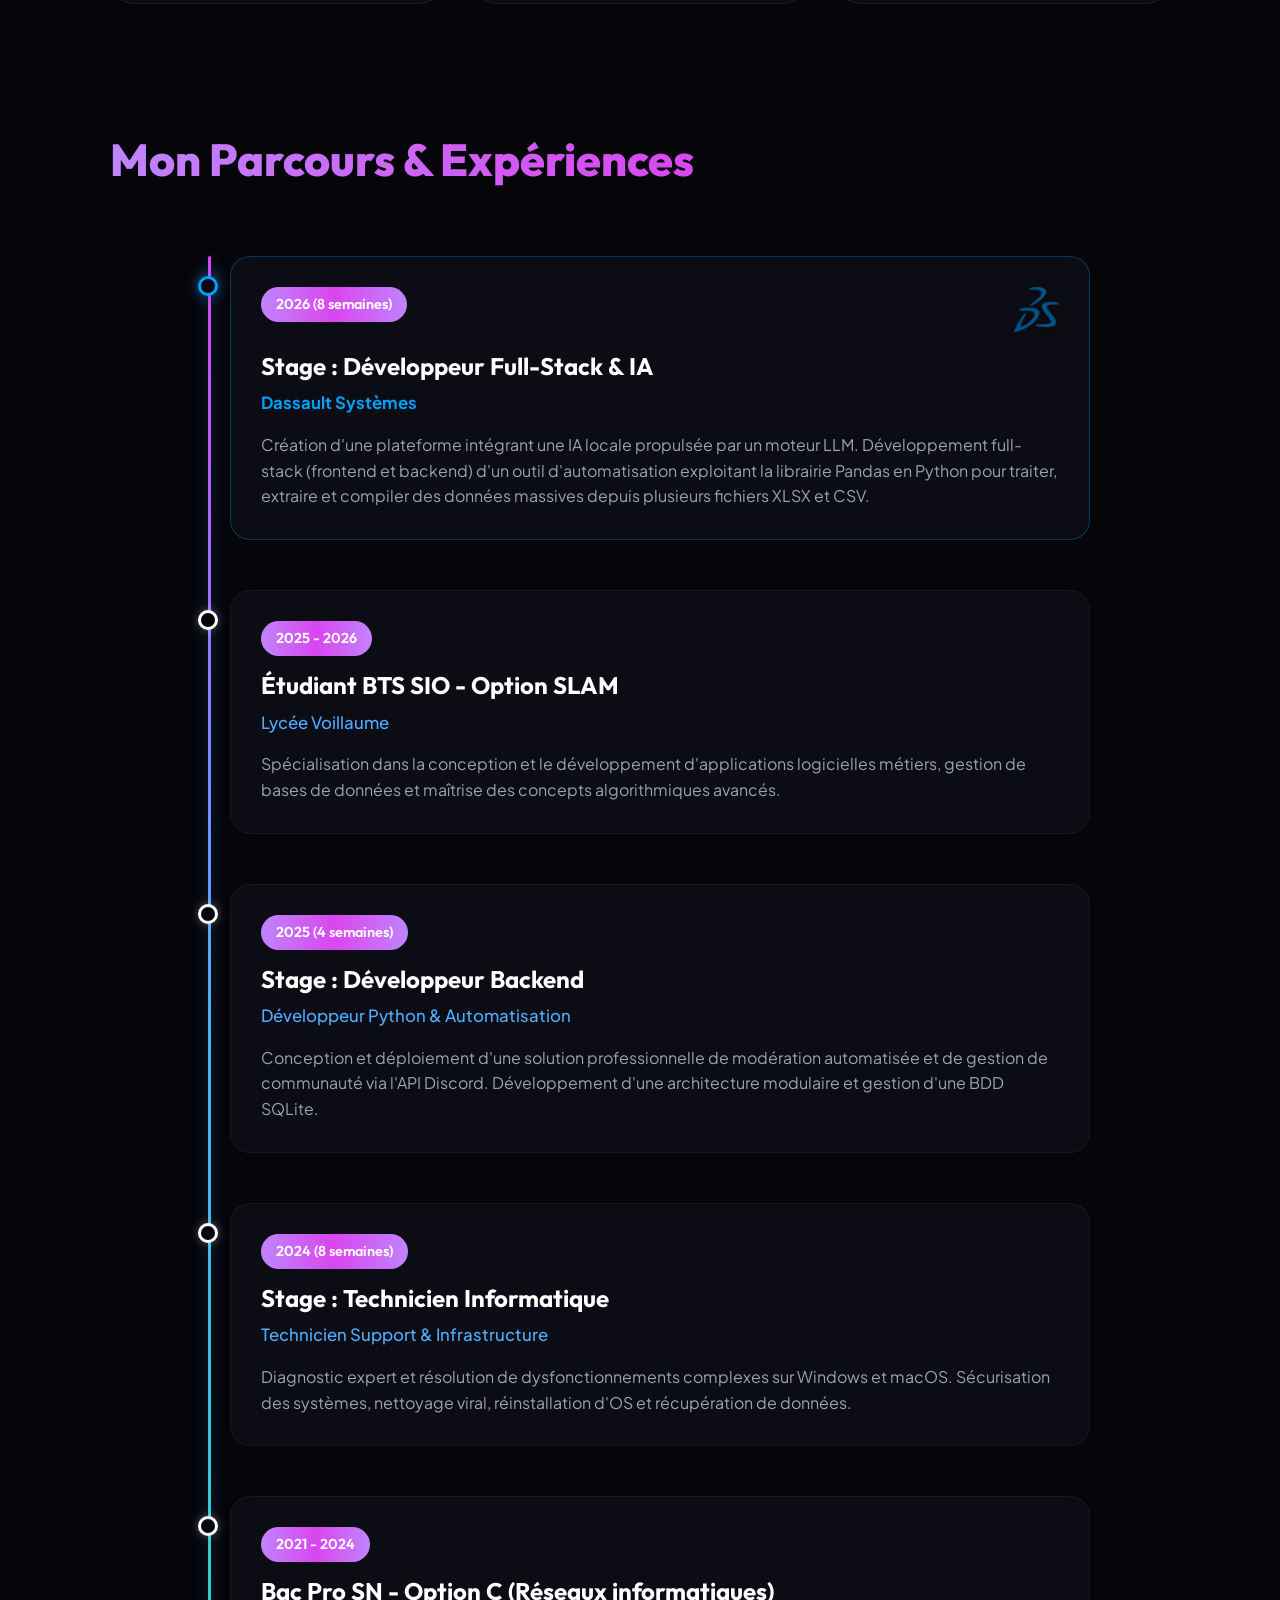
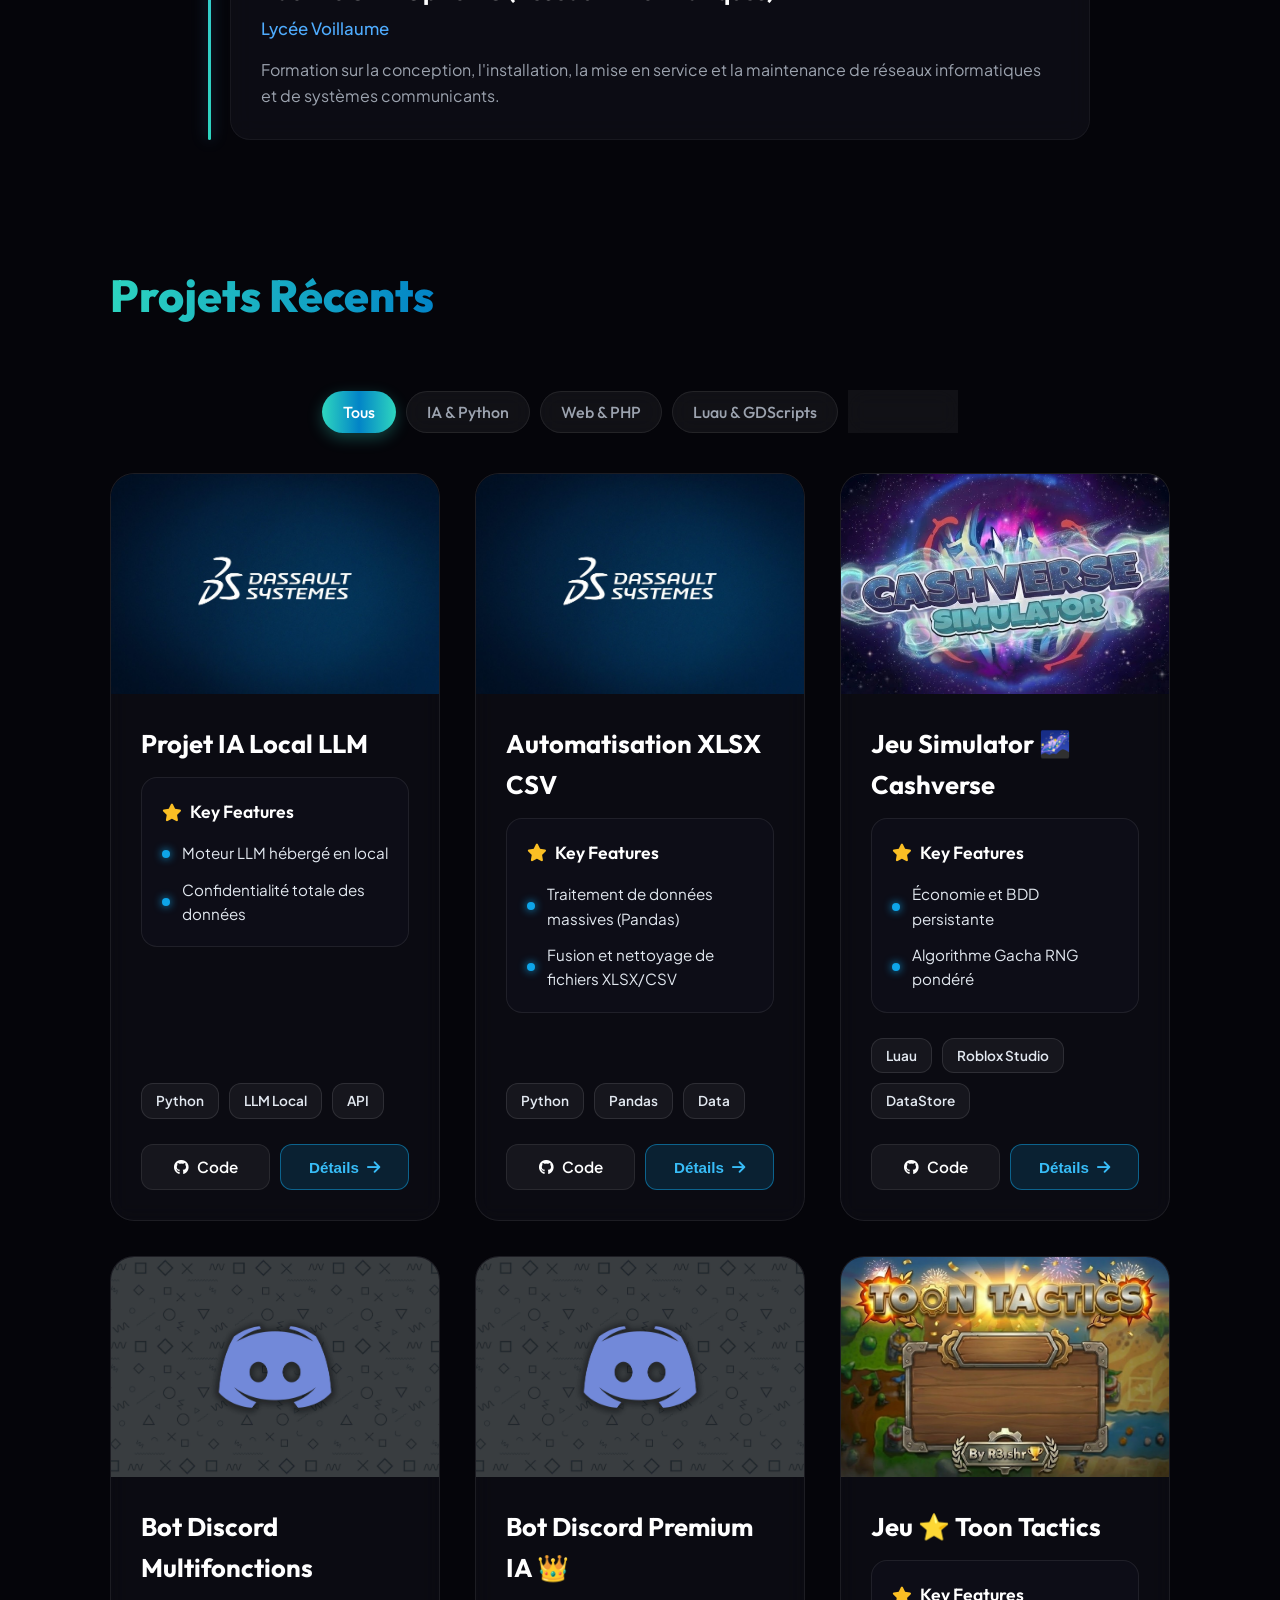
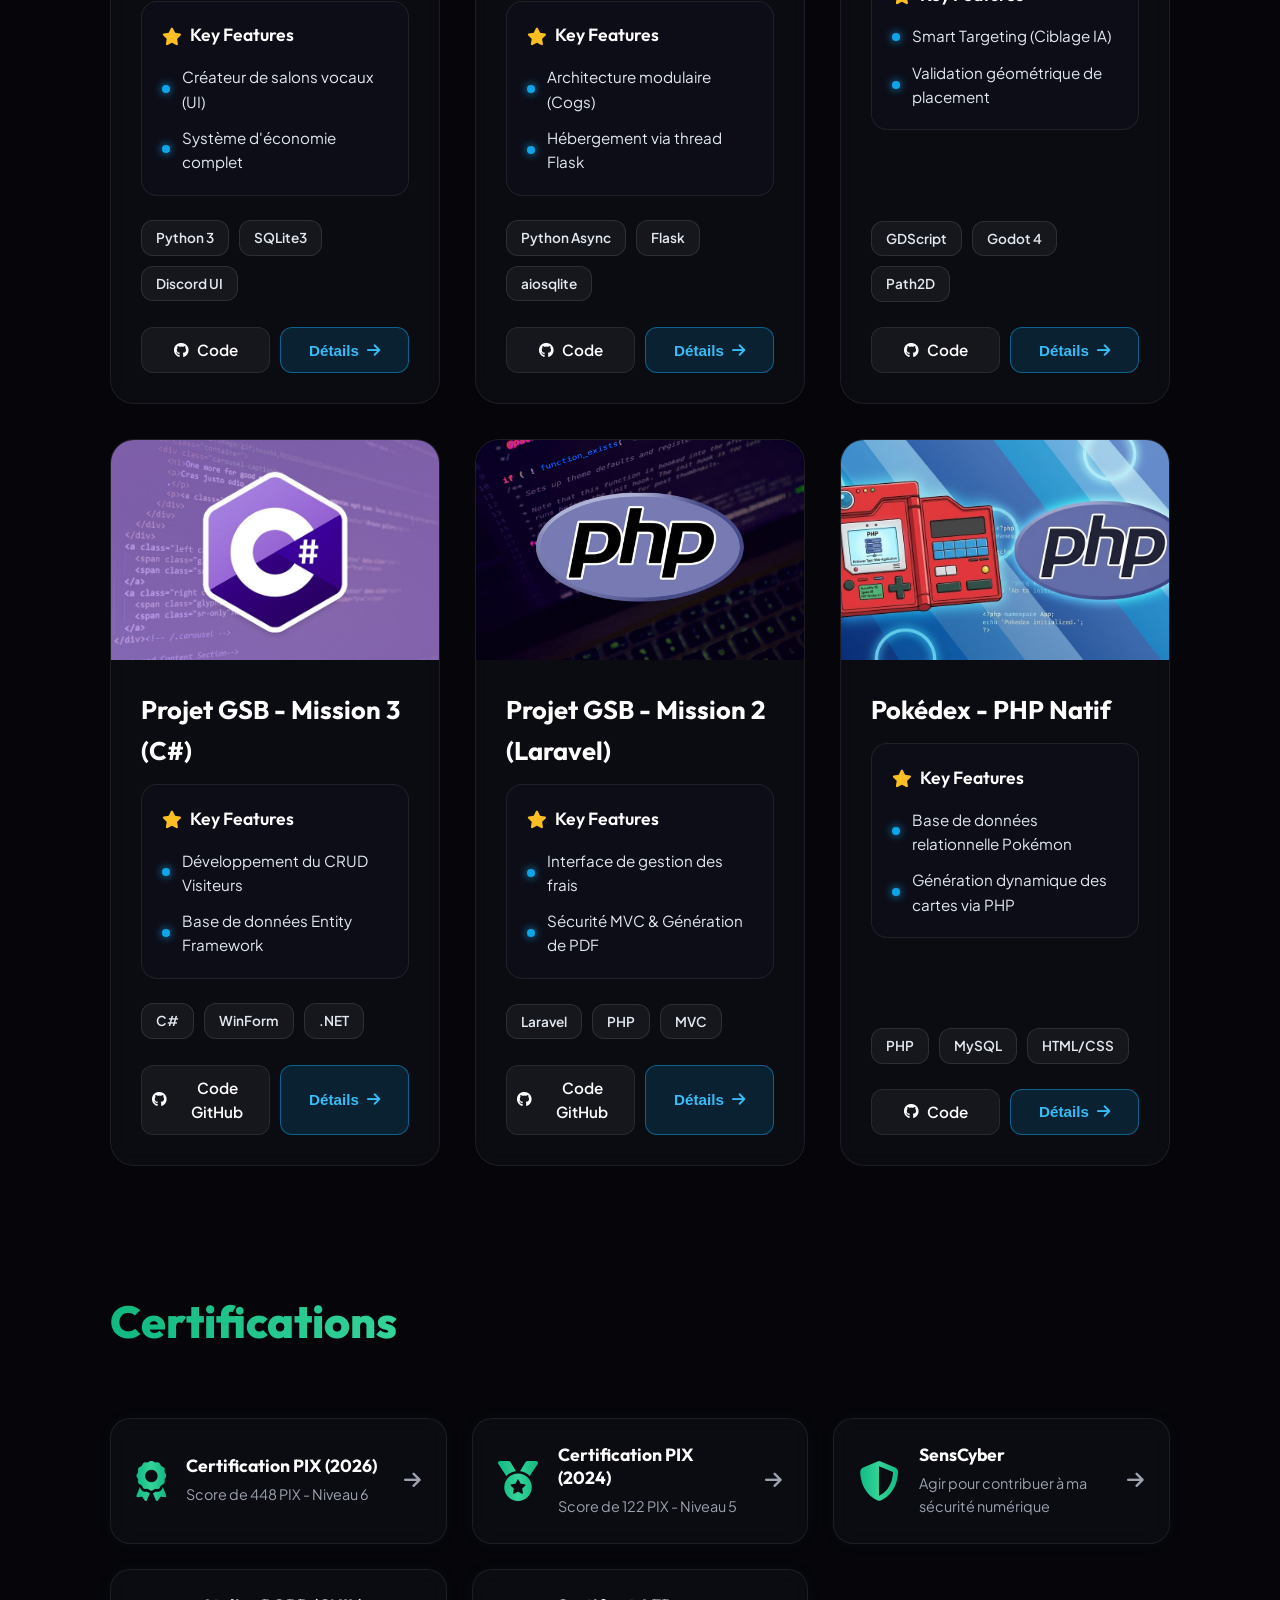
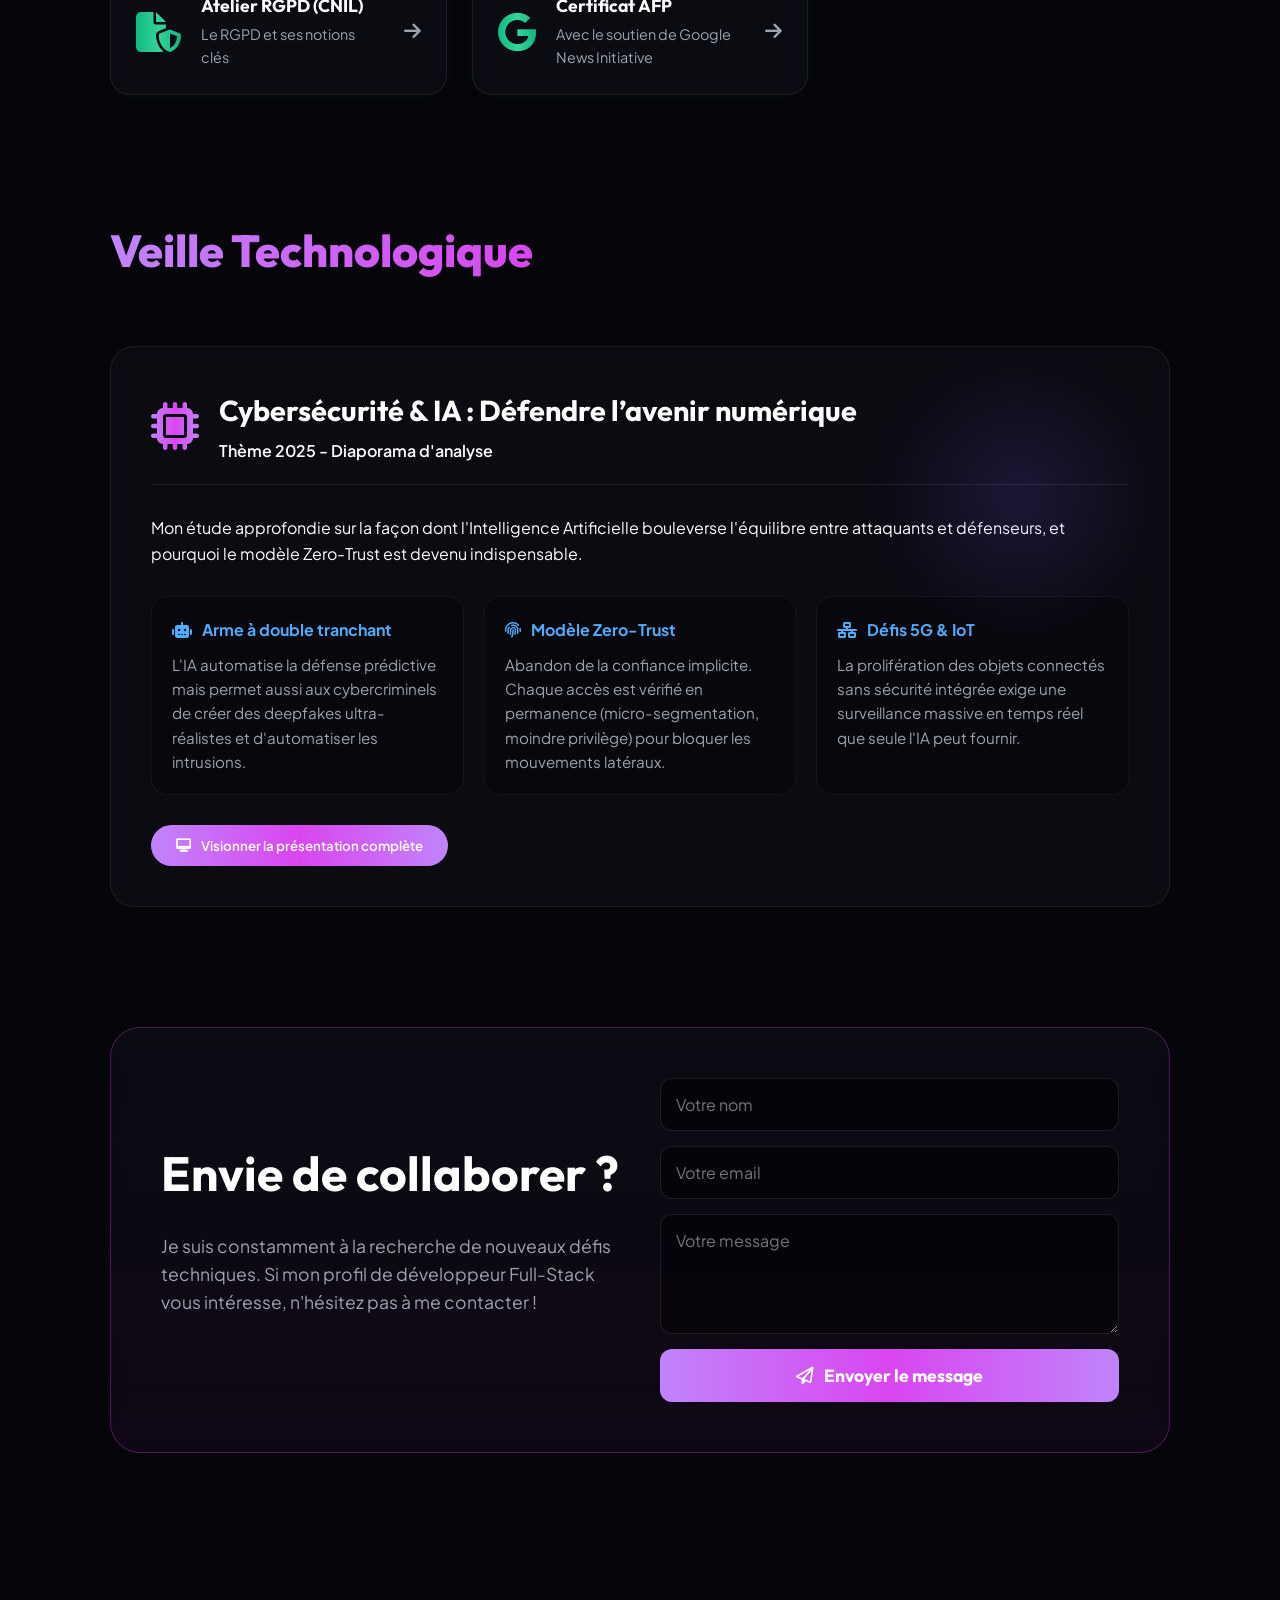
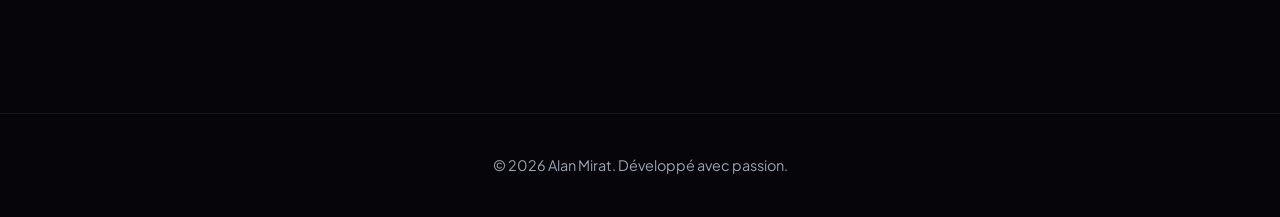
==== commit dec39cf7: "🚀 Mise à jour 37.1" ====
--- a/index.html
+++ b/index.html
@@ -79,6 +79,12 @@
             0%, 100% { transform: scale(1) translateZ(0); filter: drop-shadow(0 0 2px rgba(16, 185, 129, 0.2)); } 
             50% { transform: scale(1.08) translateZ(0); filter: drop-shadow(0 0 25px rgba(16, 185, 129, 0.8)); } 
         }
+        
+        /* RESTAURATION DE L'ANIMATION ÉTOILE DORÉE */
+        @keyframes aura-pulse-gold { 
+            0%, 100% { transform: scale(1) translateZ(0); filter: drop-shadow(0 0 2px rgba(245, 158, 11, 0.2)); } 
+            50% { transform: scale(1.1) translateZ(0); filter: drop-shadow(0 0 15px rgba(251, 191, 36, 0.6)); } 
+        }
 
         html { scroll-behavior: smooth; }
         a { text-decoration: none; color: inherit; }
@@ -572,8 +578,8 @@
                 <button class="filter-btn active" onclick="filterProjects('all')">Tous</button>
                 <button class="filter-btn" onclick="filterProjects('ia')">IA & Python</button>
                 <button class="filter-btn" onclick="filterProjects('web')">Web & PHP</button>
-                <button class="filter-btn" onclick="filterProjects('game')">Luau & GDScript</button>
-                <button class="filter-btn" onclick="filterProjects('logiciel')">Logiciels</button>
+                <button class="filter-btn" onclick="filterProjects('game')">Luau & GDScripts</button>
+                <button class="filter-btn" onclick="filterProjects('logiciel')">WinForm</button>
             </div>
 
             <div class="project-grid">
@@ -695,14 +701,17 @@
                 <div class="project-card reveal delay-3" data-category="logiciel">
                     <div class="project-img-wrapper"><img src="image/CsharpBanner.jpg" alt="WinForm GSB" class="project-img" loading="lazy"></div>
                     <div class="project-content">
-                        <h3 class="project-title">Projet GSB - WinForm (C#)</h3>
+                        <h3 class="project-title">Projet GSB - Mission 3 (C#)</h3>
                         <div class="feature-box">
                             <h4 class="t" data-fr="<i class='fa-solid fa-star'></i> Key Features" data-en="<i class='fa-solid fa-star'></i> Key Features"><i class="fa-solid fa-star"></i> Key Features</h4>
-                            <ul class="feature-list"><li class="feature-item">Détails et informations à venir...</li></ul>
+                            <ul class="feature-list">
+                                <li class="feature-item t" data-fr="Développement du CRUD Visiteurs" data-en="Visitor CRUD Development">Développement du CRUD Visiteurs</li>
+                                <li class="feature-item t" data-fr="Base de données Entity Framework" data-en="Entity Framework Database">Base de données Entity Framework</li>
+                            </ul>
                         </div>
                         <div class="tech-tags"><span class="tech-tag">C#</span><span class="tech-tag">WinForm</span><span class="tech-tag">.NET</span></div>
                         <div class="project-links">
-                            <a href="#" class="btn-link"><i class="fa-brands fa-github"></i> <span class="t" data-fr="Code (À venir)" data-en="Code (Soon)">Code (À venir)</span></a>
+                            <a href="https://github.com/DevSioAlan/Mission-3" target="_blank" class="btn-link"><i class="fa-brands fa-github"></i> <span class="t" data-fr="Code GitHub" data-en="GitHub Code">Code GitHub</span></a>
                             <button onclick="openProjectModal('gsb-winform')" class="btn-link btn-details"><span class="t" data-fr="Détails" data-en="Details">Détails</span> <i class="fa-solid fa-arrow-right"></i></button>
                         </div>
                     </div>
@@ -711,14 +720,17 @@
                 <div class="project-card reveal delay-3" data-category="web">
                     <div class="project-img-wrapper"><img src="image/PhpBanner.jpg" alt="Laravel GSB" class="project-img" loading="lazy"></div>
                     <div class="project-content">
-                        <h3 class="project-title">Projet GSB - Laravel</h3>
+                        <h3 class="project-title">Projet GSB - Mission 2 (Laravel)</h3>
                         <div class="feature-box">
                             <h4 class="t" data-fr="<i class='fa-solid fa-star'></i> Key Features" data-en="<i class='fa-solid fa-star'></i> Key Features"><i class="fa-solid fa-star"></i> Key Features</h4>
-                            <ul class="feature-list"><li class="feature-item">Détails et informations à venir...</li></ul>
+                            <ul class="feature-list">
+                                <li class="feature-item t" data-fr="Interface de gestion des frais" data-en="Expense management interface">Interface de gestion des frais</li>
+                                <li class="feature-item t" data-fr="Sécurité MVC & Génération de PDF" data-en="MVC Security & PDF Generation">Sécurité MVC & Génération de PDF</li>
+                            </ul>
                         </div>
                         <div class="tech-tags"><span class="tech-tag">Laravel</span><span class="tech-tag">PHP</span><span class="tech-tag">MVC</span></div>
                         <div class="project-links">
-                            <a href="#" class="btn-link"><i class="fa-brands fa-github"></i> <span class="t" data-fr="Code (À venir)" data-en="Code (Soon)">Code (À venir)</span></a>
+                            <a href="https://github.com/DevSioAlan/Mission-2" target="_blank" class="btn-link"><i class="fa-brands fa-github"></i> <span class="t" data-fr="Code GitHub" data-en="GitHub Code">Code GitHub</span></a>
                             <button onclick="openProjectModal('gsb-laravel')" class="btn-link btn-details"><span class="t" data-fr="Détails" data-en="Details">Détails</span> <i class="fa-solid fa-arrow-right"></i></button>
                         </div>
                     </div>
@@ -1010,7 +1022,7 @@
                     "capture/HeavenWorld.gif",
                     "capture/SnowWorld.gif",
                     "capture/EggPreview.png",
-                    "capture/InterfaceUI.png"
+                    "capture/InterfaceUI.jpg"
                 ]
             },
             "bot1": {
@@ -1042,20 +1054,22 @@
                     "video/toon-gameplay1.mp4",
                     "video/toon-gameplay2.mp4",
                     "video/toon-gacha.mp4",
-                    "capture/toon-menu.png",
+                    "capture/toon-menu.jpg"
                 ]
             },
             "gsb-winform": {
-                img: "image/CsharpBanner.jpg", title: "Projet GSB - WinForm (C#)",
-                desc: "Développement d'une application client lourd de bureau (Desktop) pour la gestion GSB. Créée avec C# et le framework .NET WinForm, l'application est directement connectée à la base de données de l'entreprise.",
-                features: ["Interface client lourd (Desktop)", "Connexion base de données distantes", "Gestionnaire d'événements C#", "Déploiement exécutable"],
-                tech: ["C#", "WinForm", ".NET"], gallery: []
+                img: "image/CsharpBanner.jpg", title: "Projet GSB - Mission 3 (C#)",
+                desc: "Développement d'une application client lourd de bureau (Desktop) pour le laboratoire GSB. Cette mission se concentre sur la gestion des visiteurs médicaux via une interface C# WinForms connectée à une base SQL Server.",
+                features: ["Développement d'un CRUD complet (Visiteurs)", "Mapping de la BDD avec Entity Framework", "Navigation et ergonomie WinForms", "Travail collaboratif (Méthode Agile/Trello)"],
+                tech: ["C#", "WinForm", ".NET", "Entity Framework"], 
+                gallery: ["capture/Mission3.png"]
             },
             "gsb-laravel": {
-                img: "image/PhpBanner.jpg", title: "Projet GSB - Laravel",
-                desc: "Refonte de l'application GSB en utilisant le framework Laravel. Démonstration de l'utilisation de l'ORM Eloquent, du moteur de template Blade, et du système de routage robuste offert par Laravel.",
-                features: ["Système de Routage avancé", "ORM Eloquent", "Moteur de template (Blade)", "Authentification intégrée"],
-                tech: ["Laravel", "PHP", "MVC"], gallery: []
+                img: "image/PhpBanner.jpg", title: "Projet GSB - Mission 2 (Laravel)",
+                desc: "Refonte de l'application web GSB dédiée à la gestion des frais de déplacements. Le projet intègre la sécurisation des accès selon les rôles (Comptable/Visiteur) et le développement de modules de suivi et de validation des paiements.",
+                features: ["Architecture MVC avec ORM Eloquent", "Sécurisation des routes et authentification", "Génération de fiches récapitulatives en PDF", "Suivi des paiements et validation"],
+                tech: ["Laravel", "PHP", "MVC", "MySQL"], 
+                gallery: ["capture/Mission2.png"]
             },
             "pokedex-php": {
                 img: "image/Pokedex-Php.jpg", title: "Pokédex - PHP Natif",
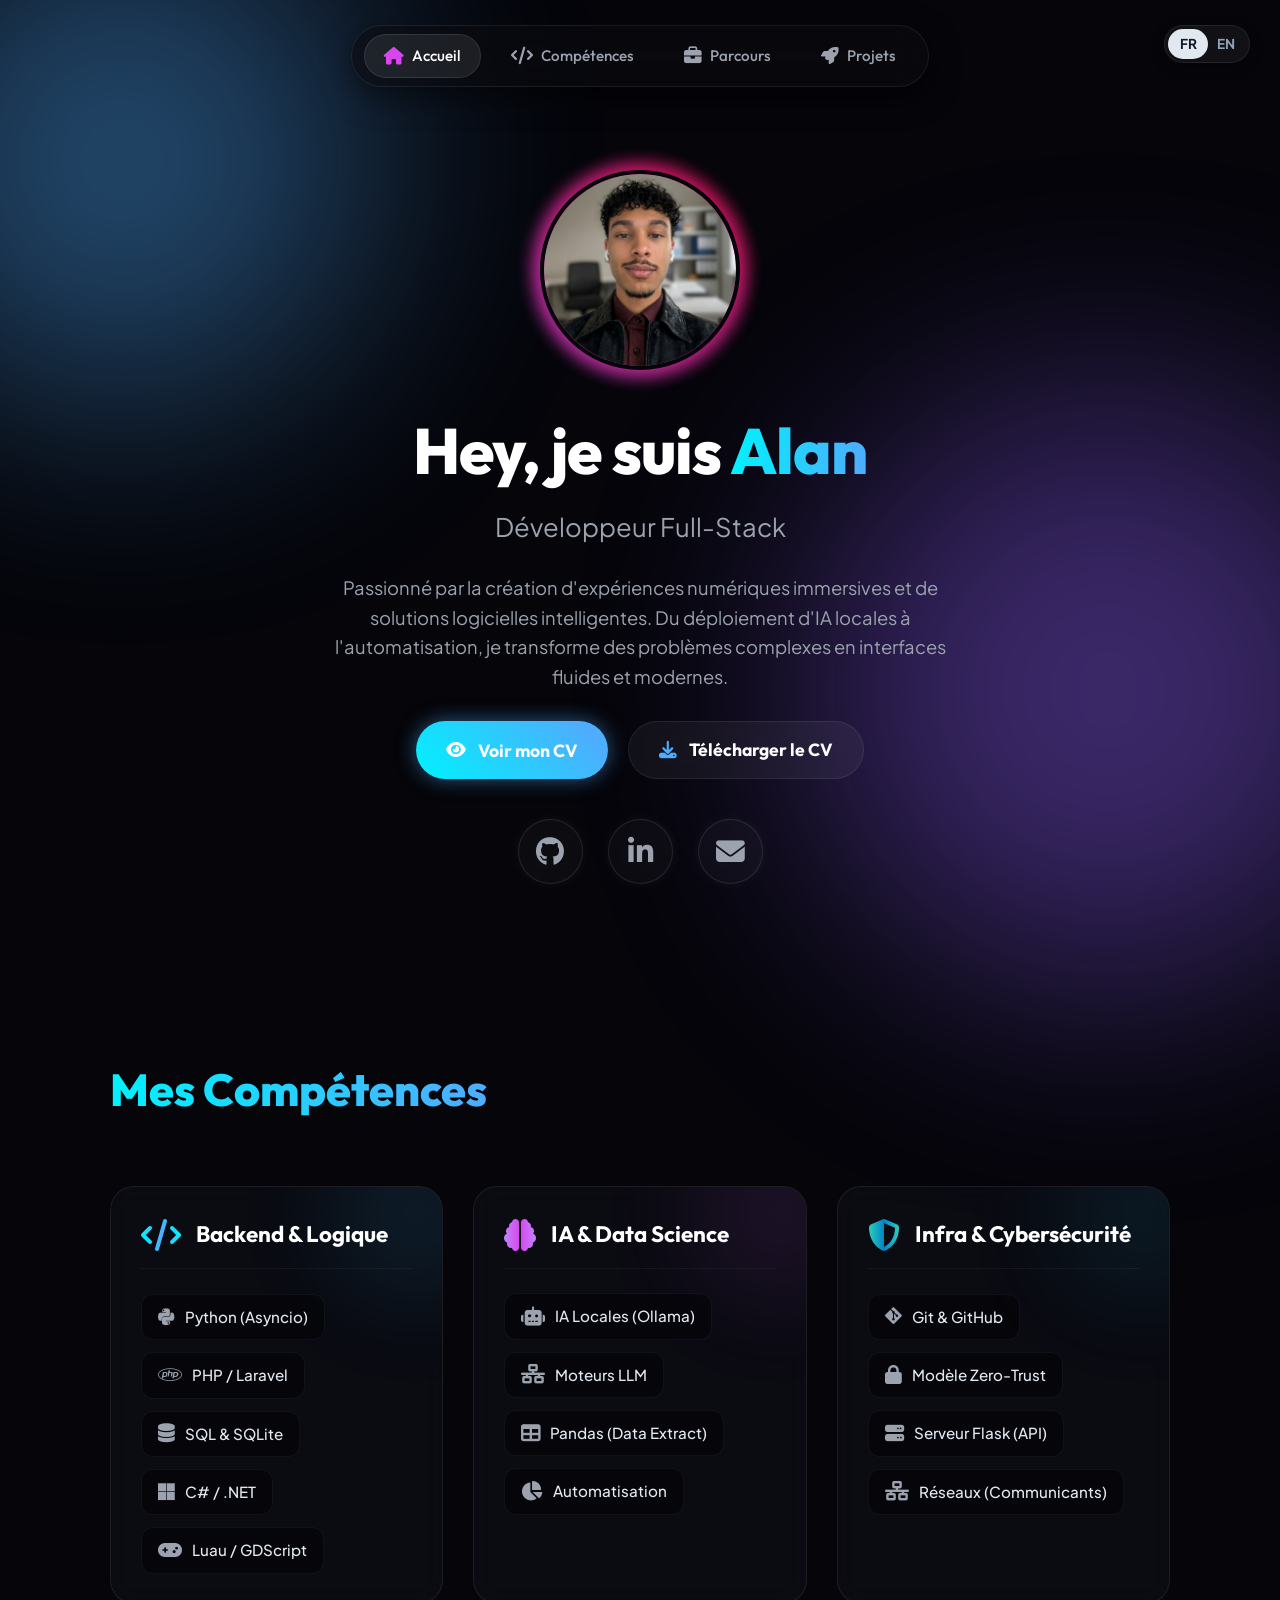
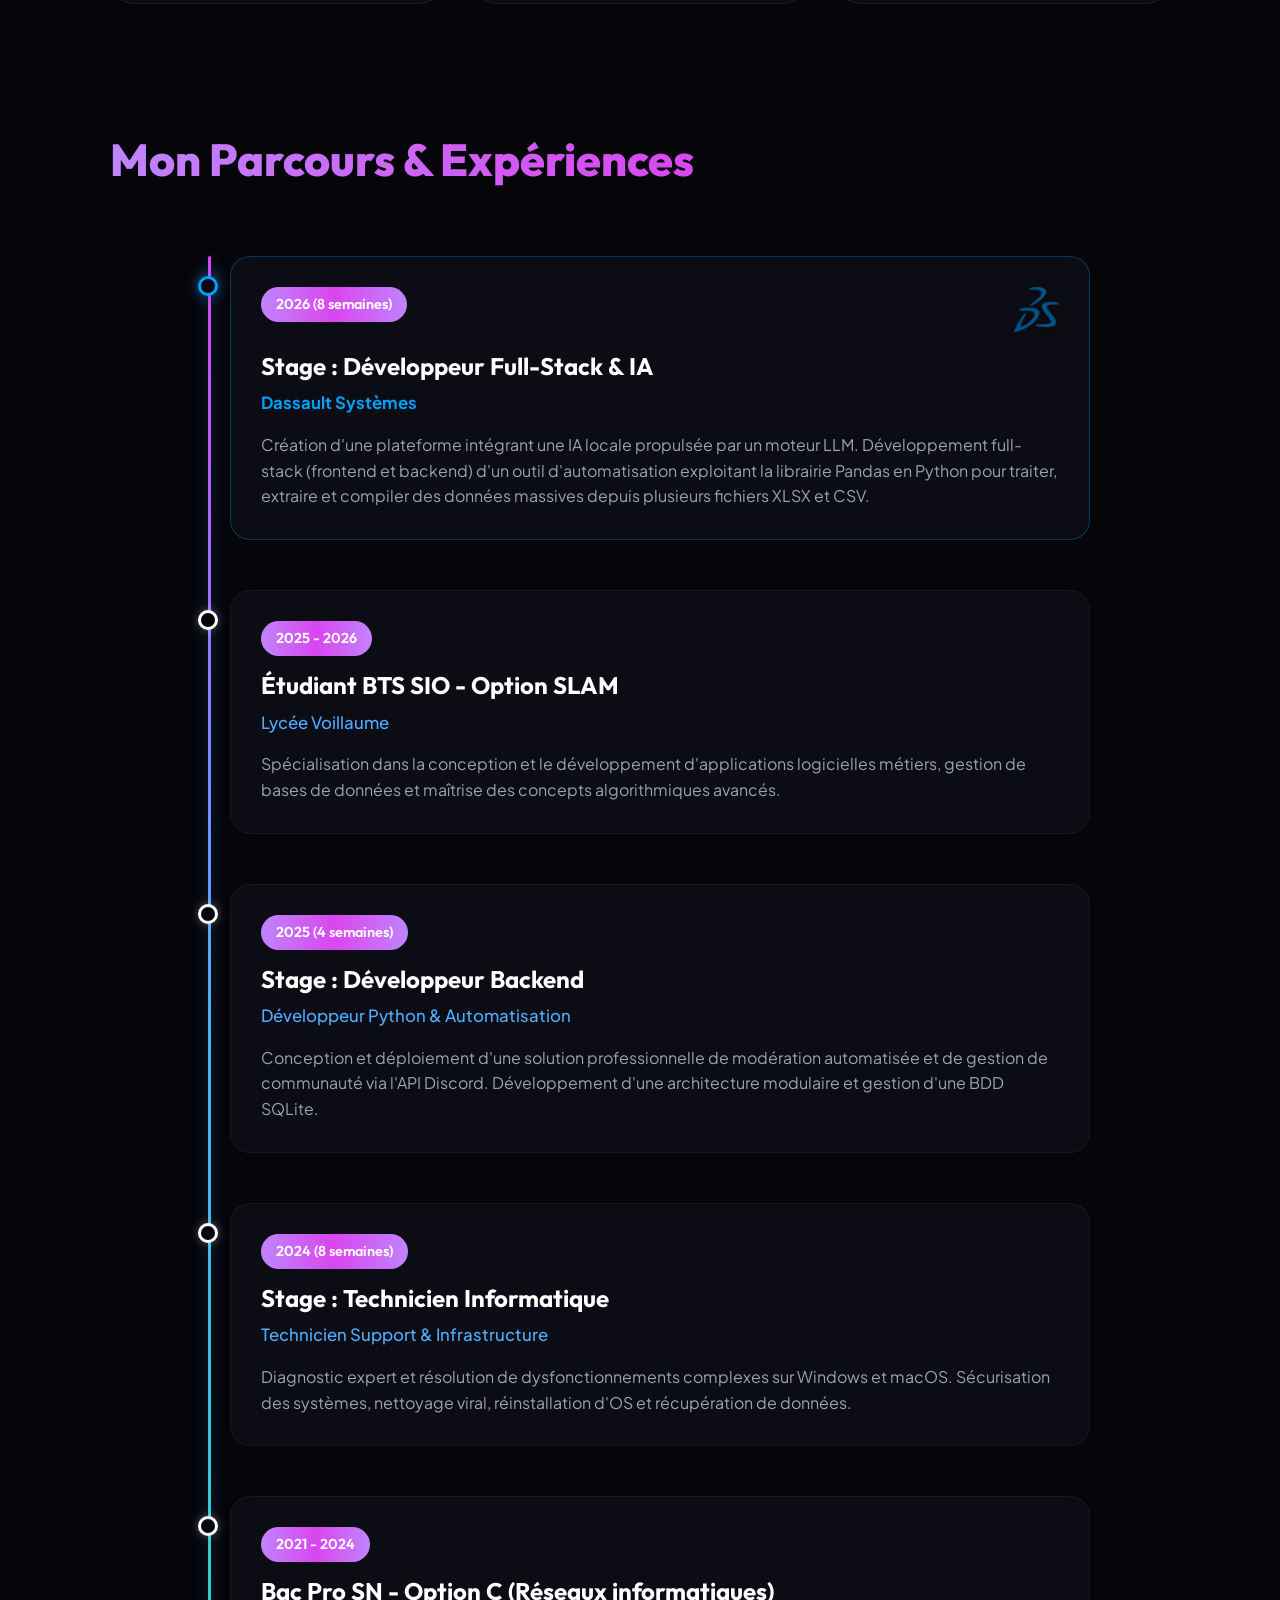
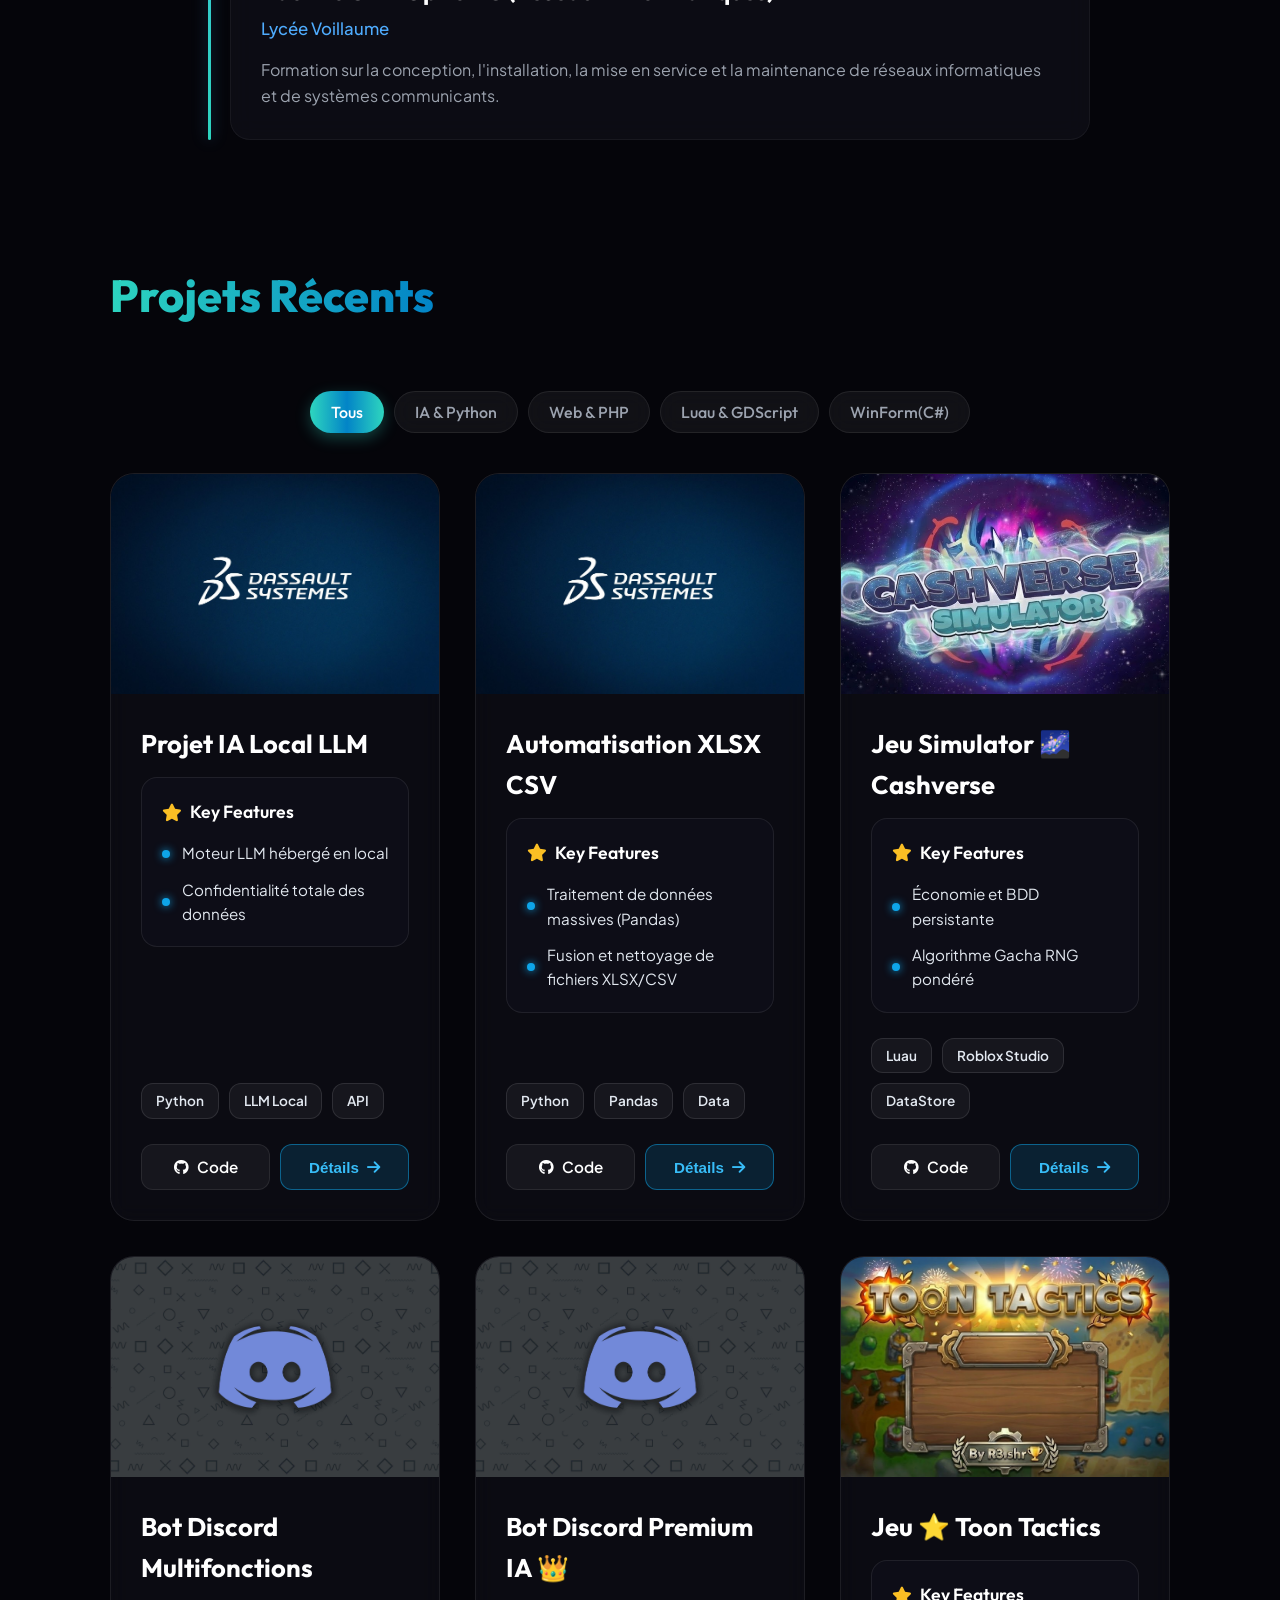
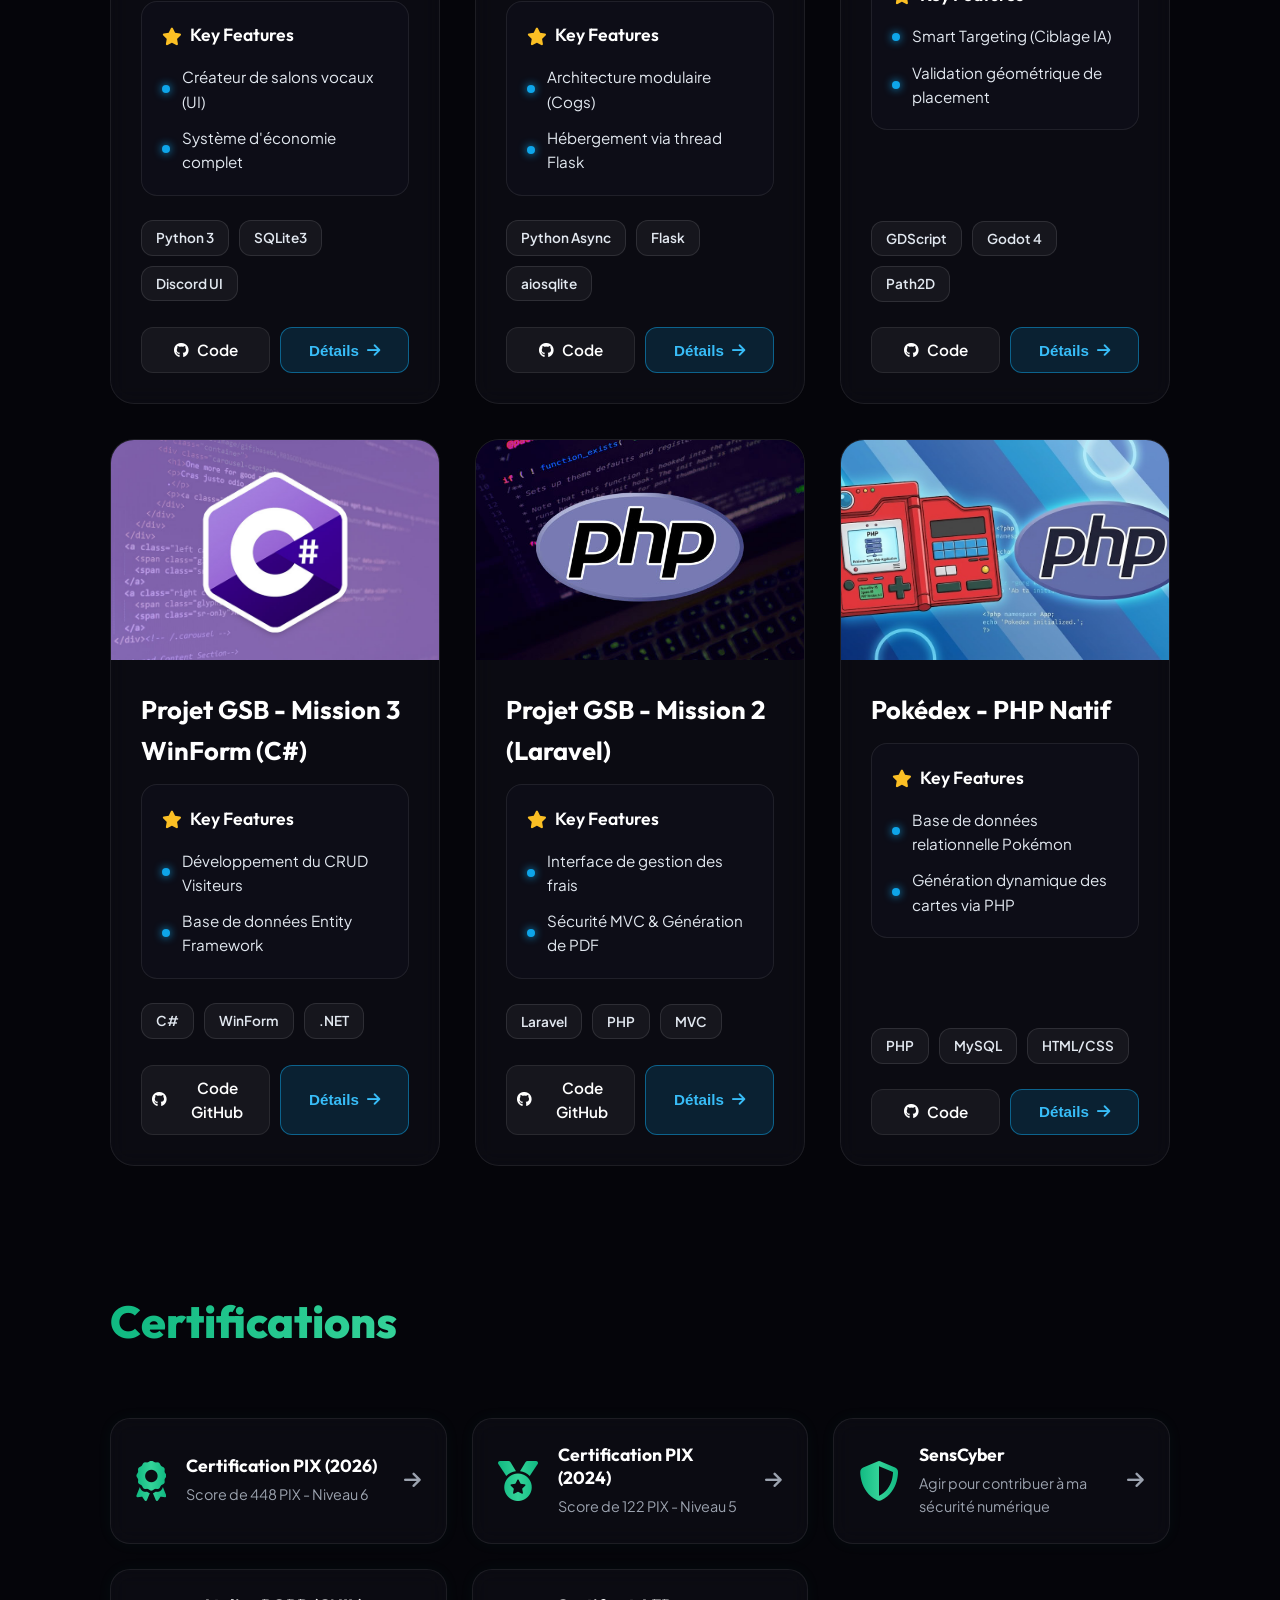
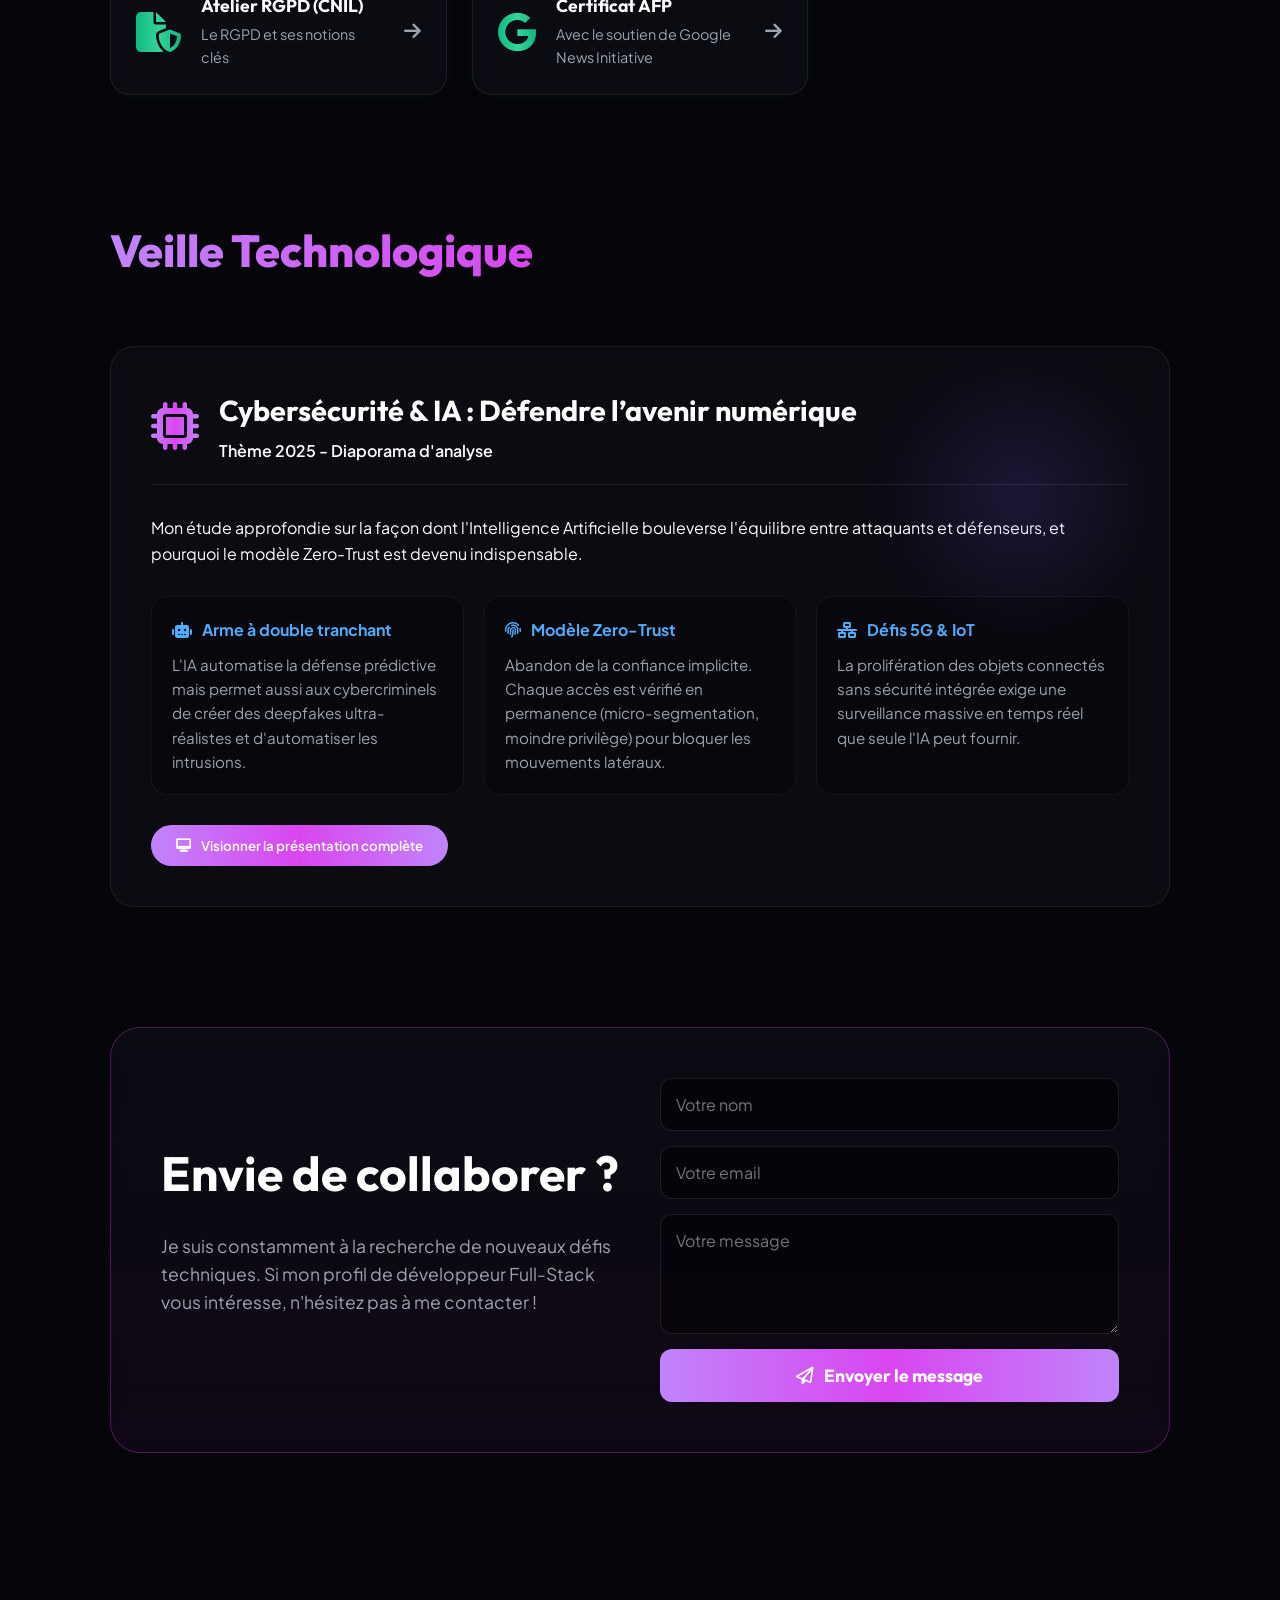
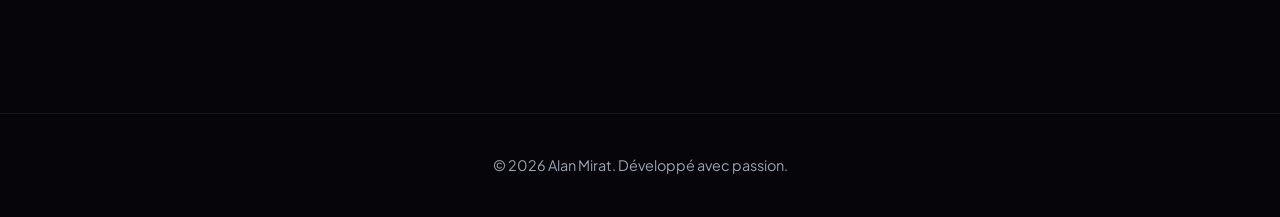
==== commit 495bfba0: "Mise à jour 38.0" ====
--- a/index.html
+++ b/index.html
@@ -207,11 +207,13 @@
             transition: all 0.4s var(--bounce); position: relative; backdrop-filter: blur(10px);
             box-shadow: 0 0 12px rgba(255, 255, 255, 0.05); animation: aura-float 5s ease-in-out infinite; 
         }
-        .social-icon i { transition: transform 0.4s var(--bounce); }
+        /* AJOUT DE L'ANIMATION PULSE SUR LES ICONES RESEAUX SOCIAUX */
+        .social-icon i { transition: transform 0.4s var(--bounce); animation: icon-pulse 2s infinite ease-in-out; }
+        
         .social-icon.github:hover { color: #ffffff; background: #24292e; border-color: rgba(255, 255, 255, 0.4); box-shadow: 0 10px 25px rgba(255, 255, 255, 0.2), 0 0 15px rgba(255, 255, 255, 0.4); transform: translateY(-8px); animation: none; }
         .social-icon.linkedin:hover { color: #ffffff; background: #0a66c2; border-color: rgba(10, 102, 194, 0.6); box-shadow: 0 10px 25px rgba(10, 102, 194, 0.4), 0 0 15px rgba(10, 102, 194, 0.6); transform: translateY(-8px); animation: none; }
         .social-icon.email:hover { color: #ffffff; background: #ea4335; border-color: rgba(234, 67, 53, 0.6); box-shadow: 0 10px 25px rgba(234, 67, 53, 0.4), 0 0 15px rgba(234, 67, 53, 0.6); transform: translateY(-8px); animation: none; }
-        .social-icon:hover i { transform: scale(1.2); }
+        .social-icon:hover i { transform: scale(1.2); animation: none; } /* Enlève le pulse au survol pour laisser le scale agir */
 
         /* --- COMPÉTENCES --- */
         .skills-container { display: grid; grid-template-columns: repeat(auto-fit, minmax(320px, 1fr)); gap: 30px; }
@@ -235,12 +237,17 @@
         .cat-icon.cyan { background: var(--grad-cyan); -webkit-background-clip: text; -webkit-text-fill-color: transparent; }
         .cat-title { font-family: var(--font-head); font-size: 1.4rem; font-weight: 700; color: #fff; }
         
+        /* AJOUT DE L'ANIMATION PULSE COLORÉE SUR LES COMPÉTENCES */
+        @keyframes pulse-skill { 0%, 100% { transform: scale(1); opacity: 0.8; } 50% { transform: scale(1.15); opacity: 1; text-shadow: 0 0 10px currentColor; } }
+        
         .tech-chips { display: flex; flex-wrap: wrap; gap: 12px; position: relative; z-index: 1; }
         .tech-chip { display: flex; align-items: center; gap: 10px; padding: 10px 16px; background: rgba(0,0,0,0.4); border: 1px solid rgba(255,255,255,0.05); border-radius: 12px; font-size: 0.95rem; font-weight: 500; color: #e2e8f0; transition: all 0.3s var(--bounce); cursor: default; }
-        .tech-chip i { font-size: 1.2rem; color: #9ca3af; transition: 0.3s; }
+        .tech-chip i { font-size: 1.2rem; color: #9ca3af; transition: 0.3s; animation: pulse-skill 3s infinite ease-in-out; }
+        .tech-chip:nth-child(even) i { animation-delay: 1.5s; } /* Désynchronise un peu les animations */
+        
         .tech-chip:hover { background: rgba(255,255,255,0.1); border-color: rgba(255,255,255,0.3); transform: translateY(-4px) scale(1.03); box-shadow: 0 8px 15px rgba(0,0,0,0.2); }
         .tech-chip:hover .fa-python { color: #3b82f6; } .tech-chip:hover .fa-php { color: #8b5cf6; } .tech-chip:hover .fa-database { color: #10b981; } .tech-chip:hover .fa-microsoft { color: #0ea5e9; } .tech-chip:hover .fa-gamepad { color: #f59e0b; } .tech-chip:hover .fa-robot { color: #d946ef; } .tech-chip:hover .fa-network-wired { color: #8b5cf6; } .tech-chip:hover .fa-table { color: #10b981; } .tech-chip:hover .fa-chart-pie { color: #f59e0b; } .tech-chip:hover .fa-git-alt { color: #f97316; } .tech-chip:hover .fa-lock { color: #10b981; } .tech-chip:hover .fa-server { color: #0ea5e9; }
-        .tech-chip:hover i { transform: scale(1.2); }
+        .tech-chip:hover i { transform: scale(1.2); animation: none; }
 
         /* --- TIMELINE --- */
         .timeline { position: relative; max-width: 900px; margin: 0 auto; padding-left: 40px; }
@@ -578,8 +585,8 @@
                 <button class="filter-btn active" onclick="filterProjects('all')">Tous</button>
                 <button class="filter-btn" onclick="filterProjects('ia')">IA & Python</button>
                 <button class="filter-btn" onclick="filterProjects('web')">Web & PHP</button>
-                <button class="filter-btn" onclick="filterProjects('game')">Luau & GDScripts</button>
-                <button class="filter-btn" onclick="filterProjects('logiciel')">WinForm</button>
+                <button class="filter-btn" onclick="filterProjects('game')">Luau & GDScript</button>
+                <button class="filter-btn" onclick="filterProjects('logiciel')">WinForm(C#)</button>
             </div>
 
             <div class="project-grid">
@@ -701,7 +708,7 @@
                 <div class="project-card reveal delay-3" data-category="logiciel">
                     <div class="project-img-wrapper"><img src="image/CsharpBanner.jpg" alt="WinForm GSB" class="project-img" loading="lazy"></div>
                     <div class="project-content">
-                        <h3 class="project-title">Projet GSB - Mission 3 (C#)</h3>
+                        <h3 class="project-title">Projet GSB - Mission 3 WinForm (C#)</h3>
                         <div class="feature-box">
                             <h4 class="t" data-fr="<i class='fa-solid fa-star'></i> Key Features" data-en="<i class='fa-solid fa-star'></i> Key Features"><i class="fa-solid fa-star"></i> Key Features</h4>
                             <ul class="feature-list">
@@ -1062,14 +1069,28 @@
                 desc: "Développement d'une application client lourd de bureau (Desktop) pour le laboratoire GSB. Cette mission se concentre sur la gestion des visiteurs médicaux via une interface C# WinForms connectée à une base SQL Server.",
                 features: ["Développement d'un CRUD complet (Visiteurs)", "Mapping de la BDD avec Entity Framework", "Navigation et ergonomie WinForms", "Travail collaboratif (Méthode Agile/Trello)"],
                 tech: ["C#", "WinForm", ".NET", "Entity Framework"], 
-                gallery: ["capture/Mission3.png"]
+                gallery: [
+                    "capture/Mission3.png",
+                    "capture/Capture_decran_2026-03-28_192601.png",
+                    "capture/Capture_decran_2026-03-28_193806.png",
+                    "capture/Capture_decran_2026-03-28_193937.png",
+                    "capture/Capture_decran_2026-03-28_194015.png",
+                    "capture/Capture_decran_2026-03-28_194041.png"
+                ]
             },
             "gsb-laravel": {
                 img: "image/PhpBanner.jpg", title: "Projet GSB - Mission 2 (Laravel)",
                 desc: "Refonte de l'application web GSB dédiée à la gestion des frais de déplacements. Le projet intègre la sécurisation des accès selon les rôles (Comptable/Visiteur) et le développement de modules de suivi et de validation des paiements.",
                 features: ["Architecture MVC avec ORM Eloquent", "Sécurisation des routes et authentification", "Génération de fiches récapitulatives en PDF", "Suivi des paiements et validation"],
                 tech: ["Laravel", "PHP", "MVC", "MySQL"], 
-                gallery: ["capture/Mission2.png"]
+                gallery: [
+                    "capture/Mission2.png",
+                    "capture/mission2dvisuel.png",
+                    "capture/mission2dvisuel4.png",
+                    "capture/gsb_visuel_comptable.png",
+                    "capture/terminal-composer.png",
+                    "capture/terminal-serve.png"
+                ]
             },
             "pokedex-php": {
                 img: "image/Pokedex-Php.jpg", title: "Pokédex - PHP Natif",
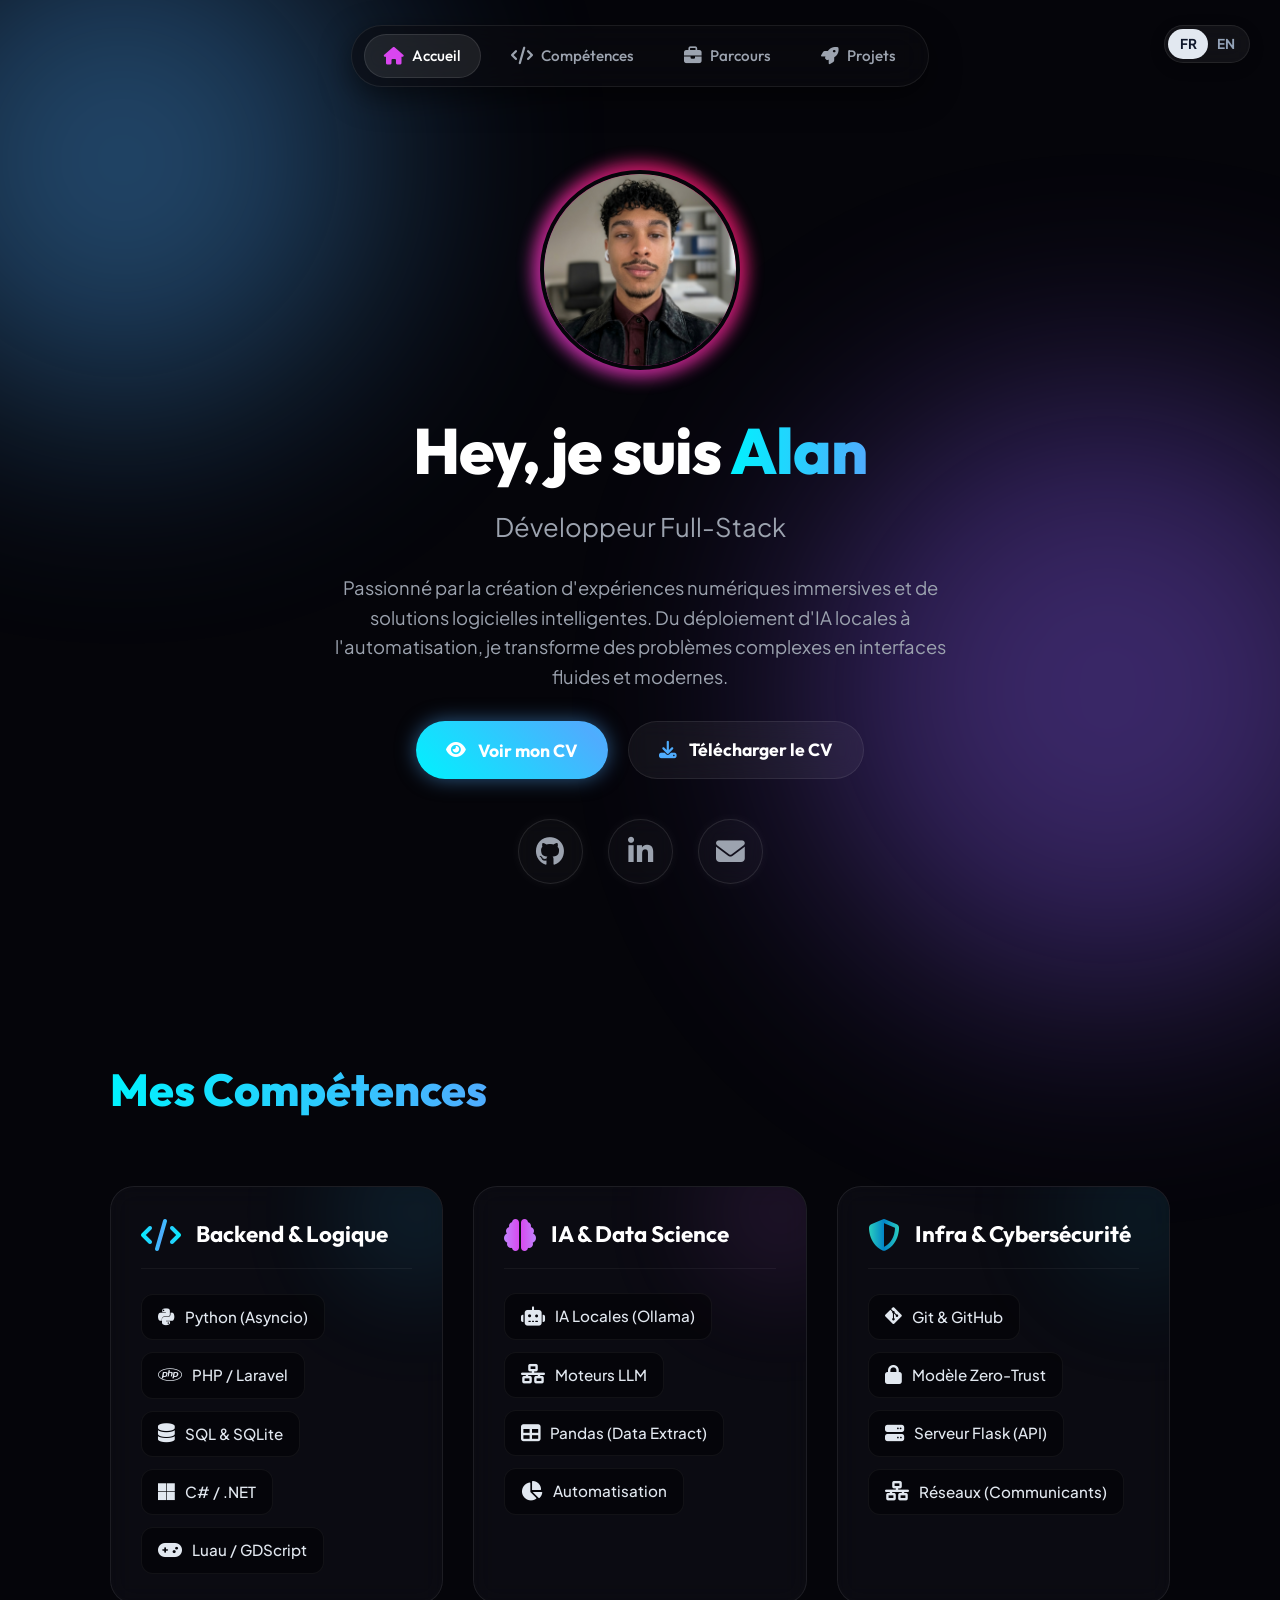
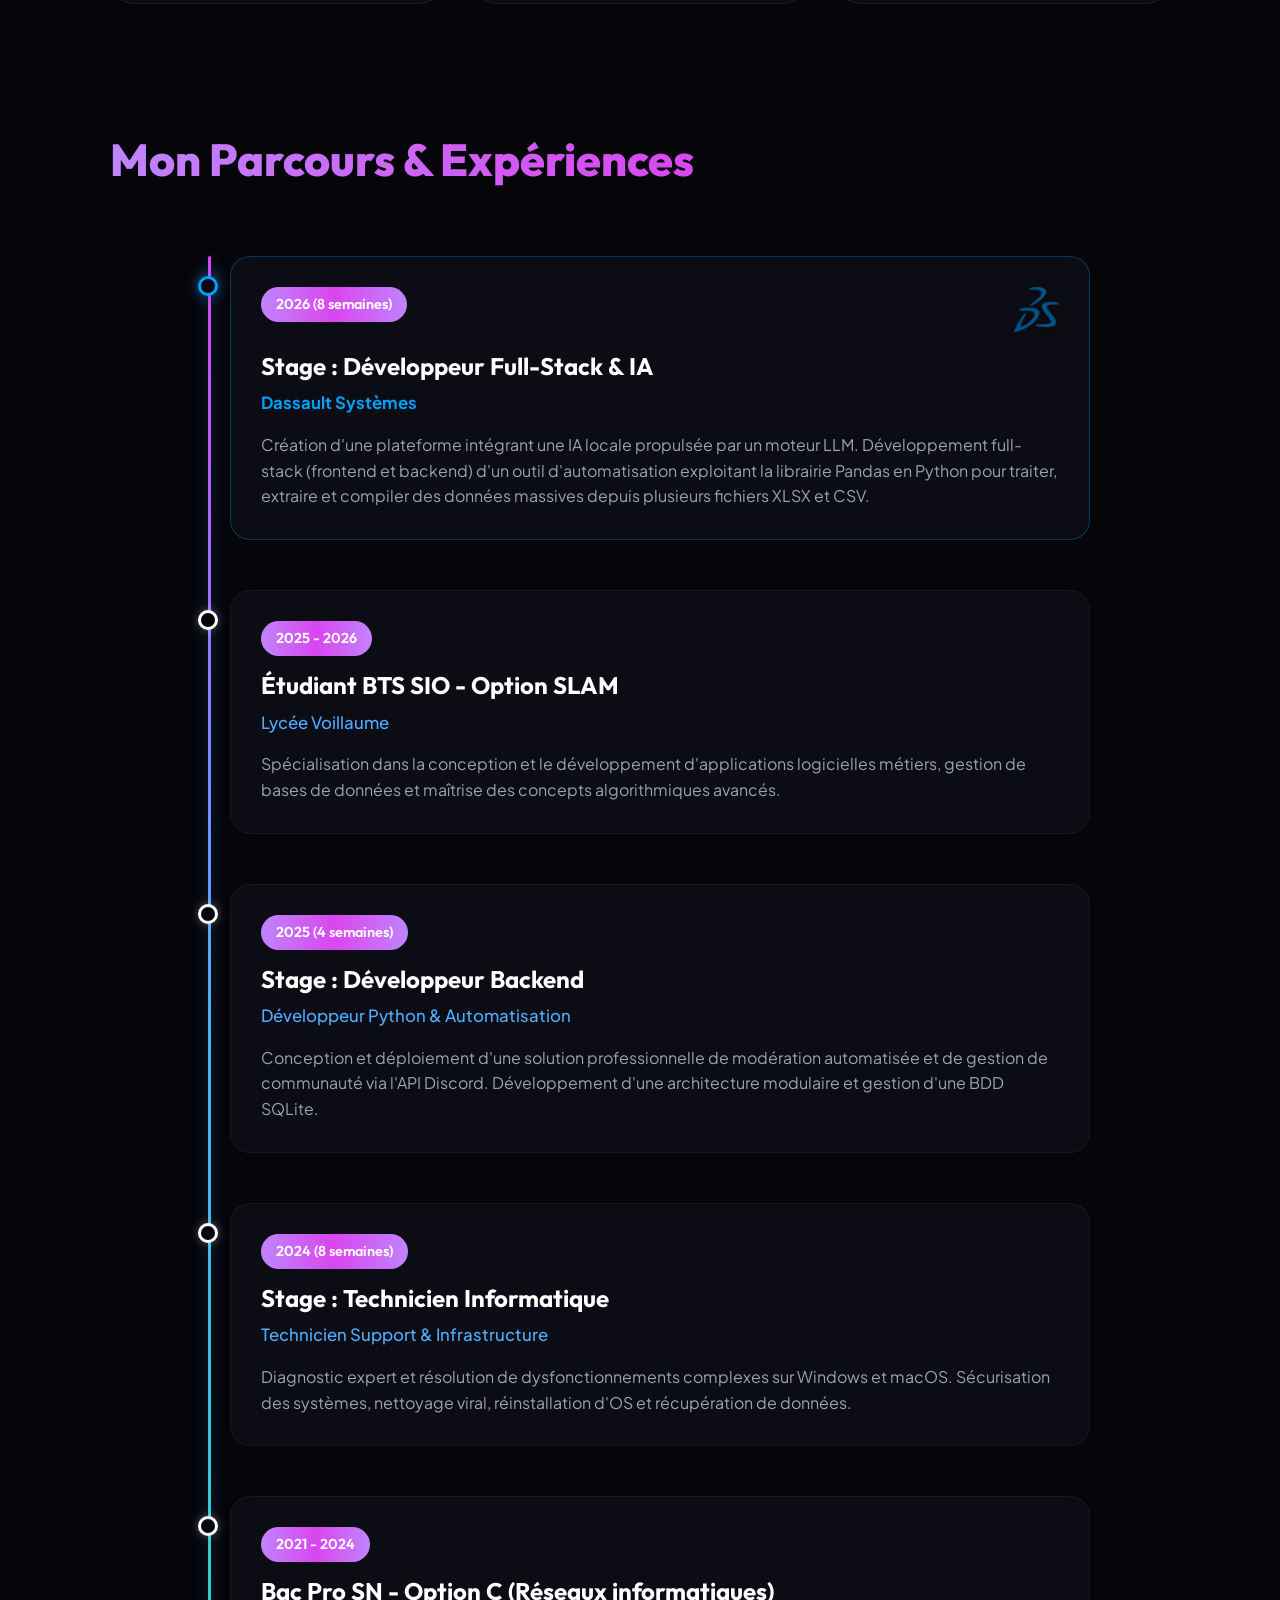
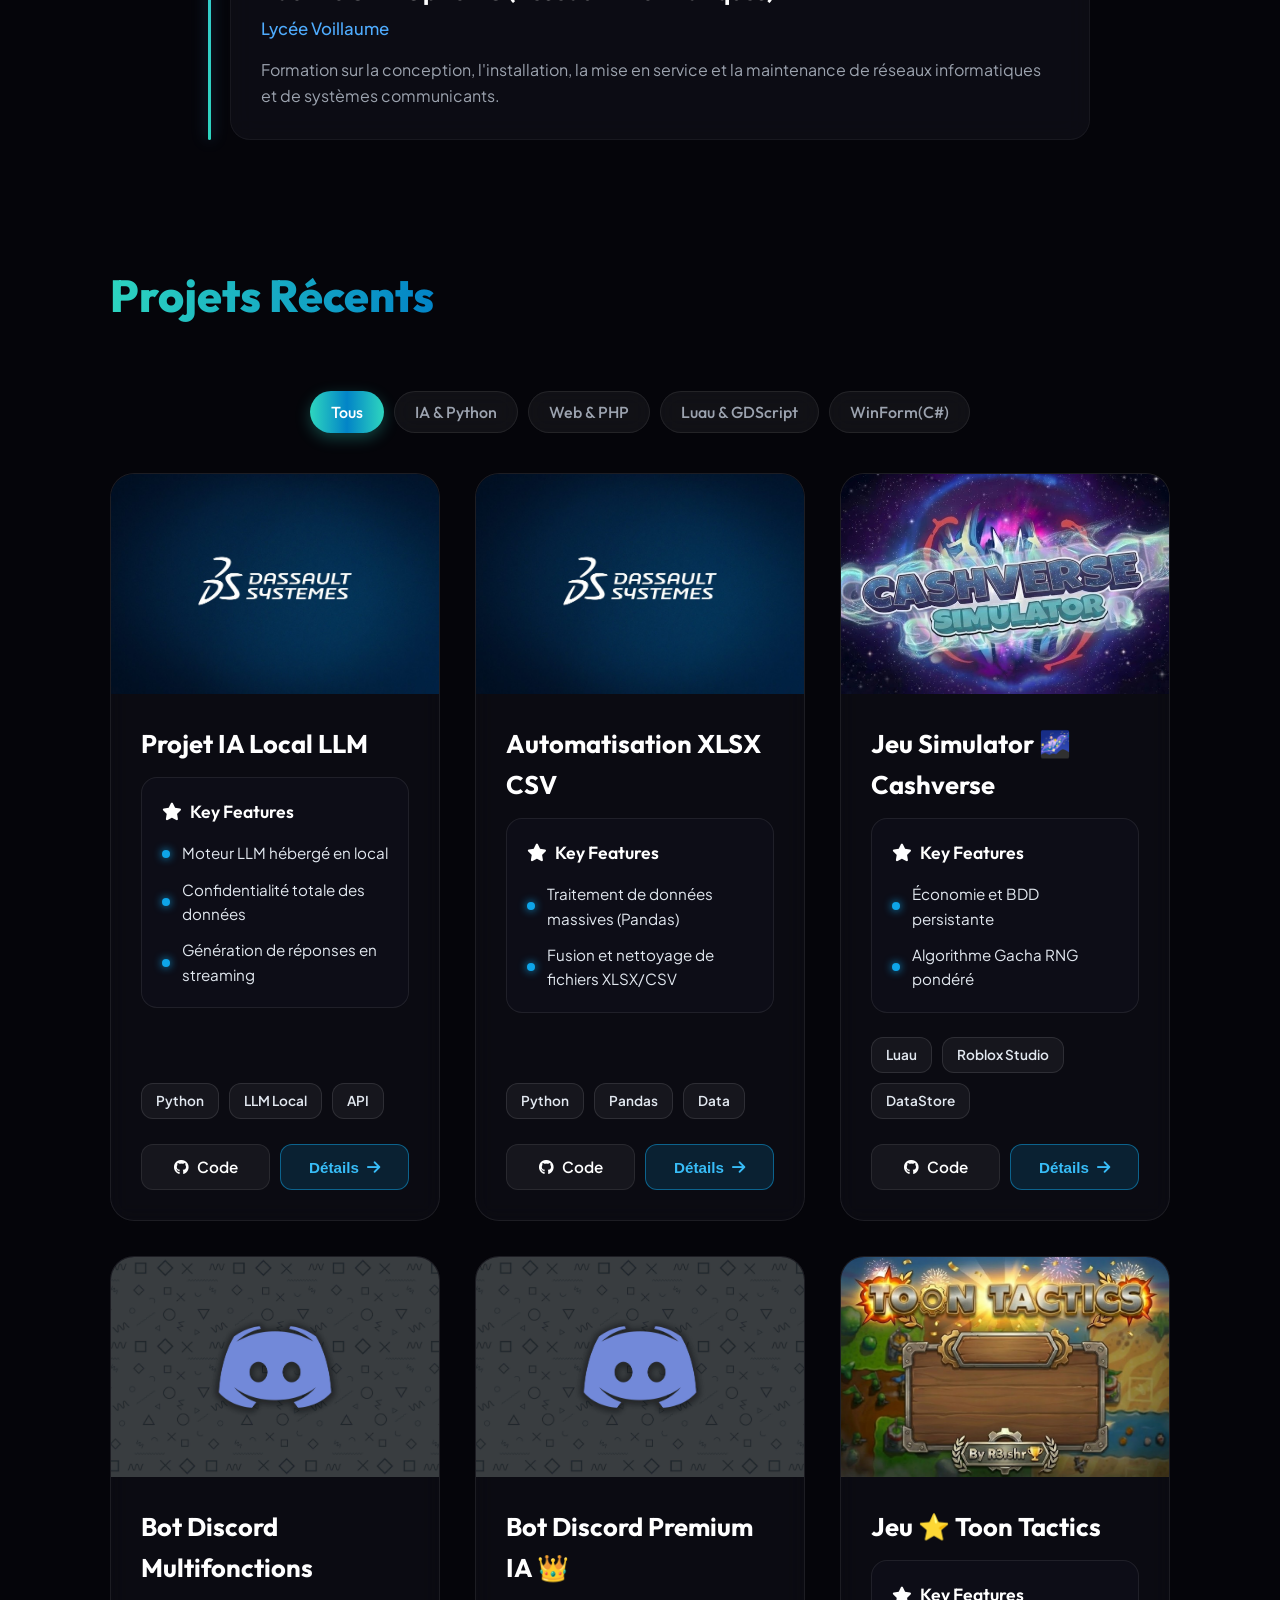
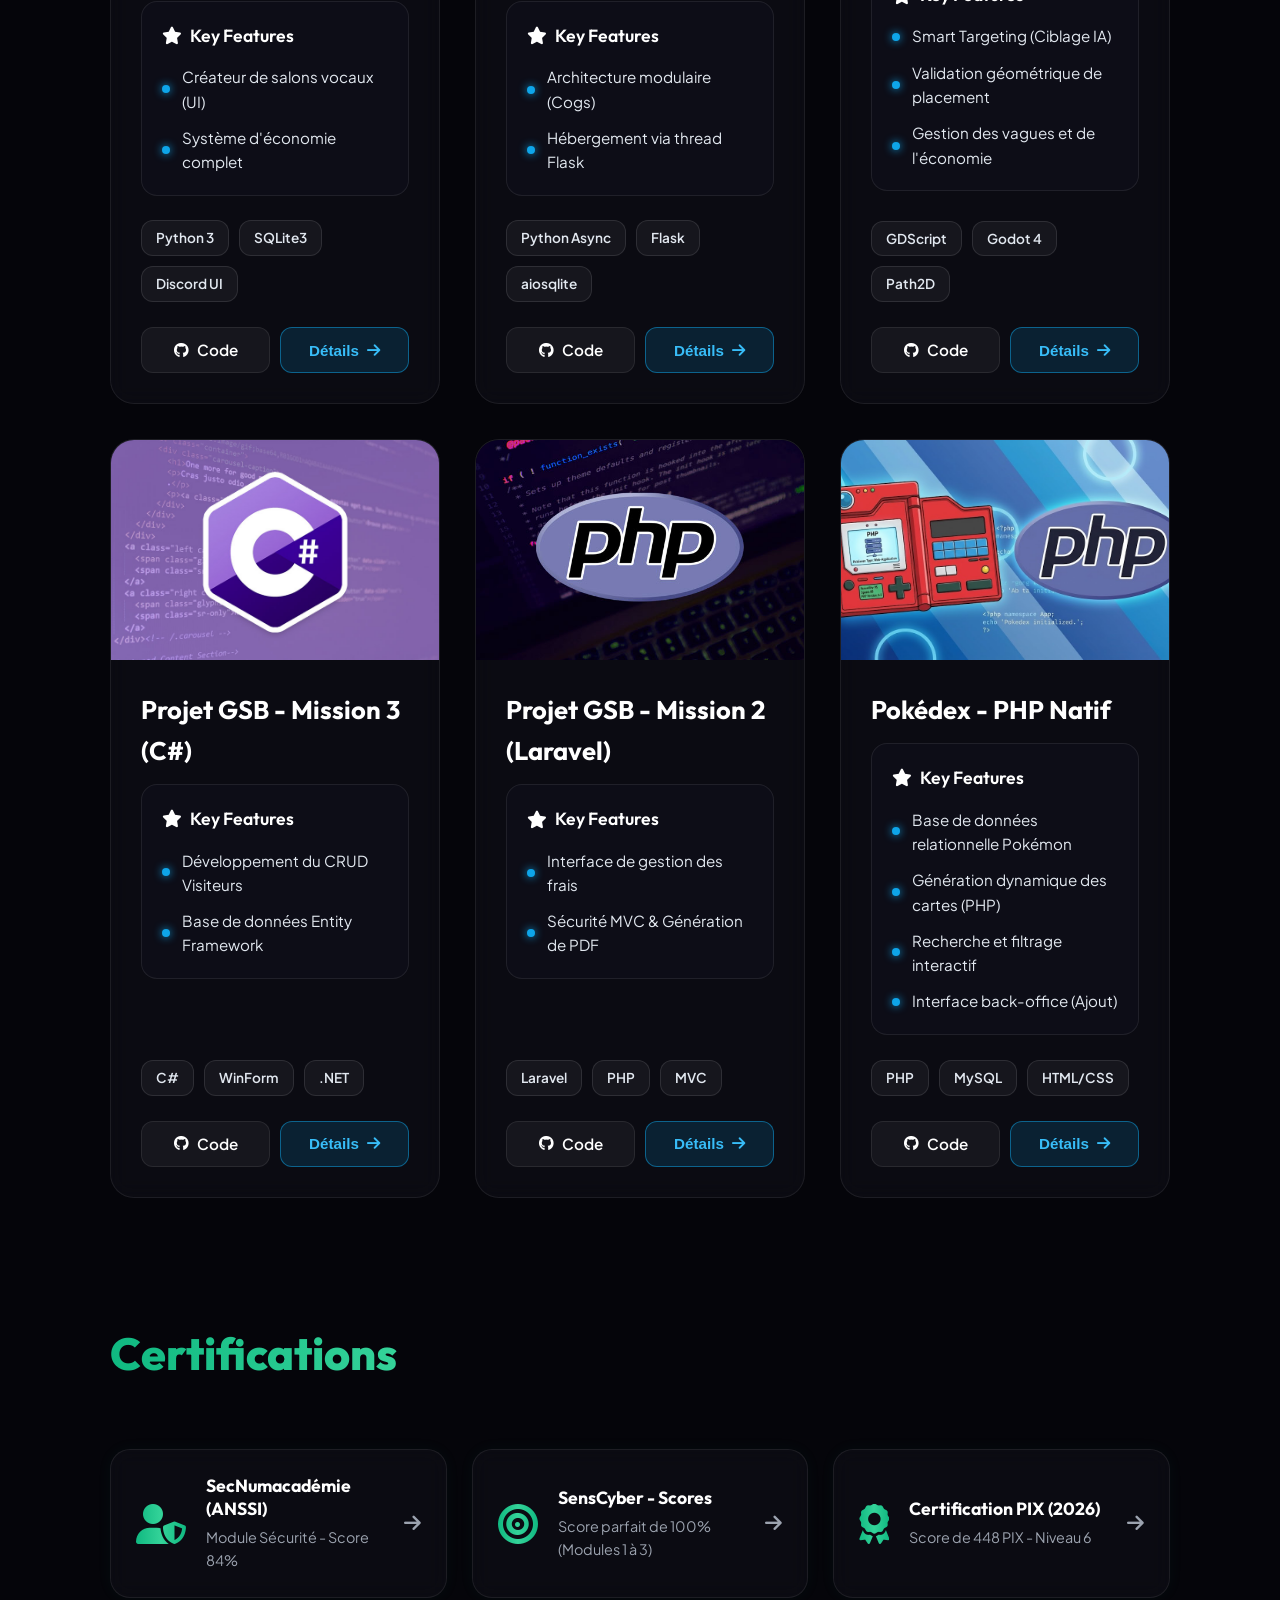
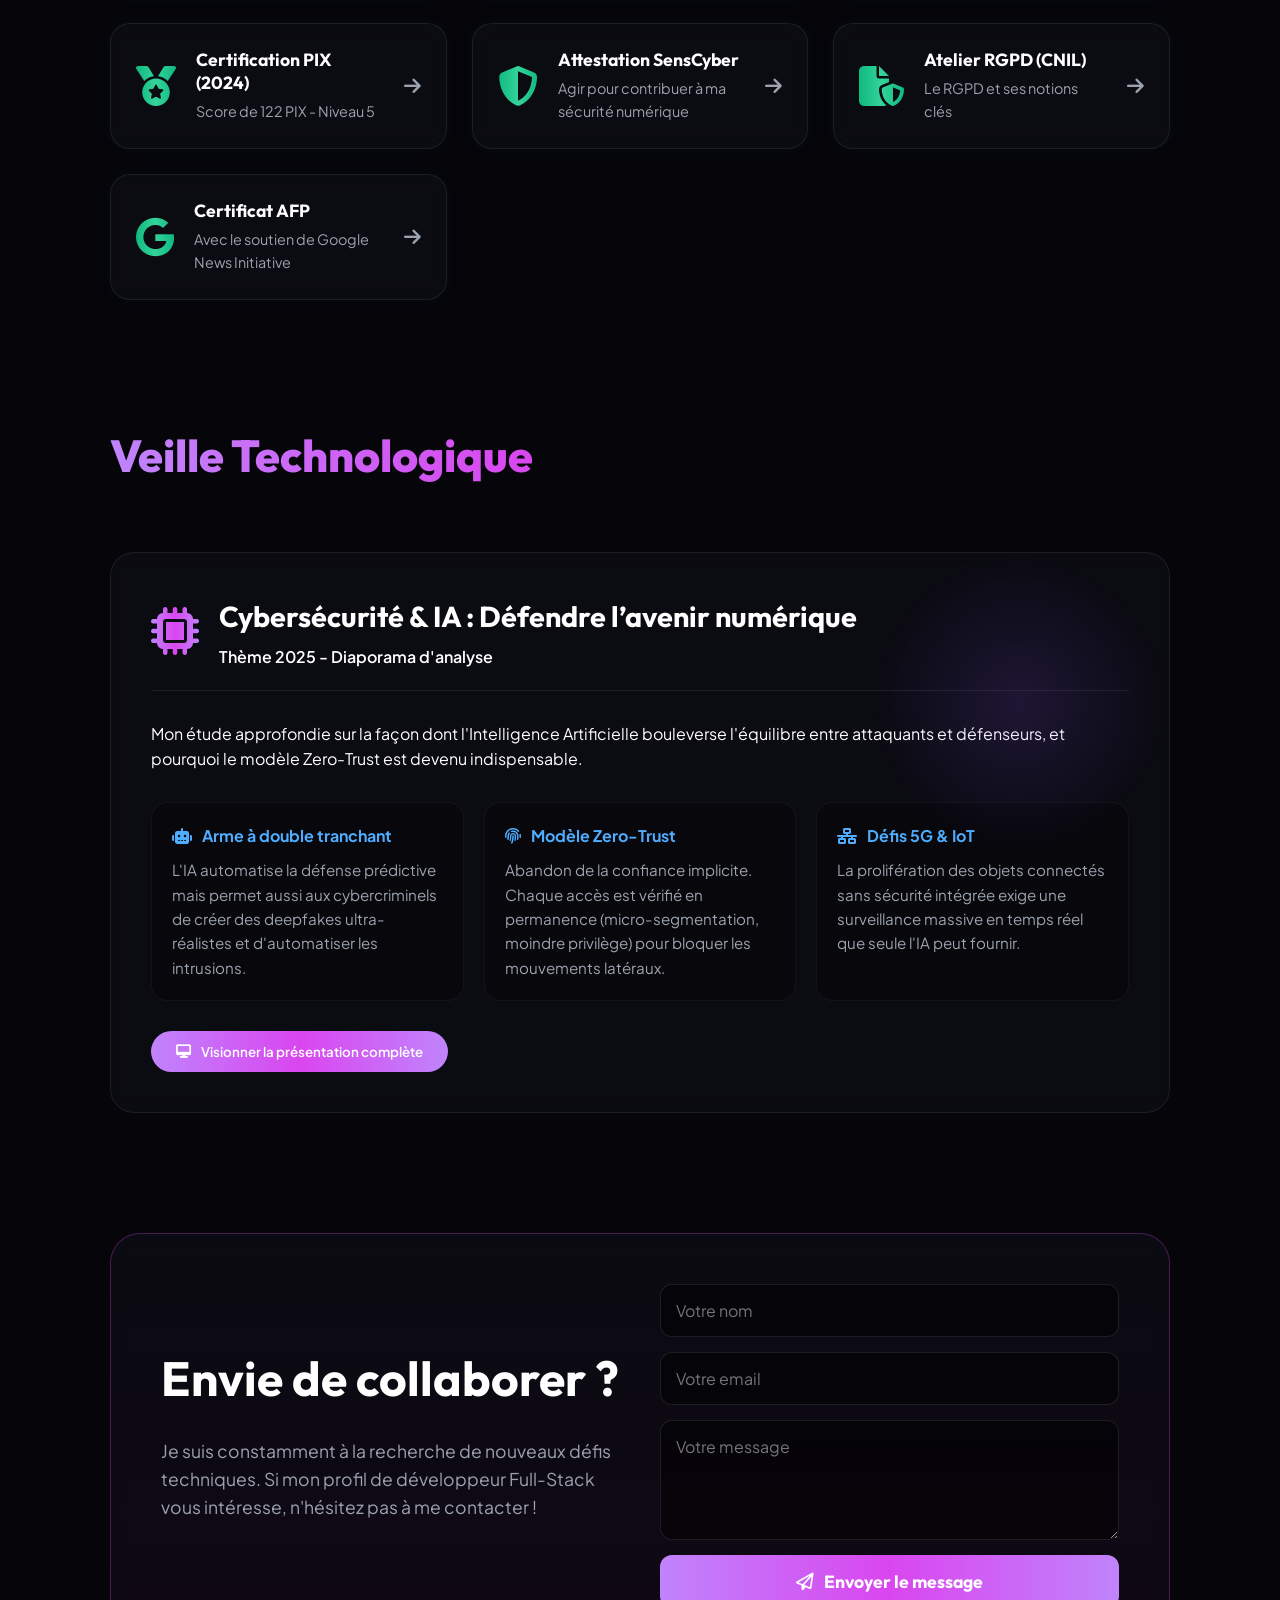
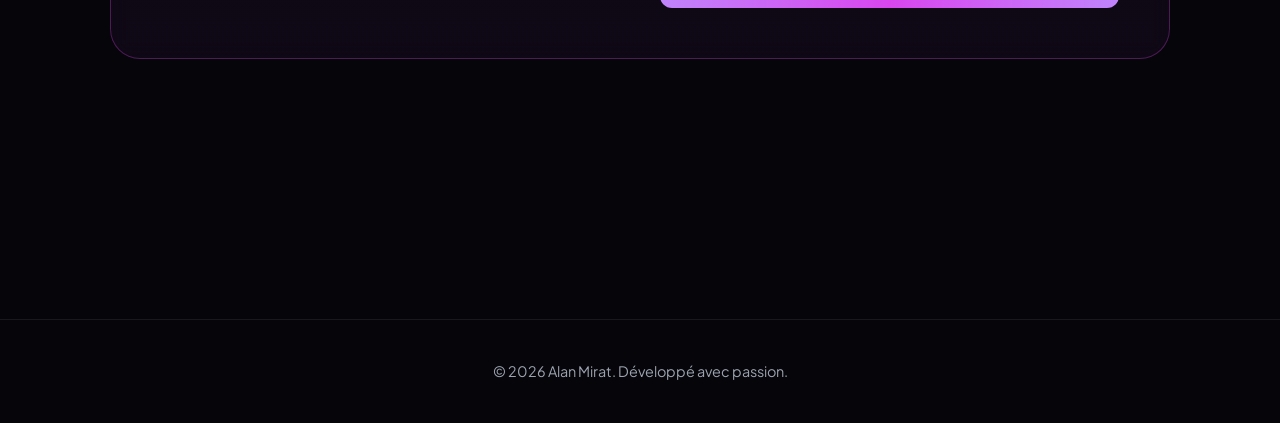
==== commit ee9052e9: "⚙️ Mise à jour 39.0" ====
--- a/index.html
+++ b/index.html
@@ -56,7 +56,7 @@
         @keyframes float { 0% { transform: translate(0, 0); } 100% { transform: translate(50px, 50px); } }
 
         /* --- ANIMATIONS AURA PRO (OPTIMISÉES GPU) --- */
-        .nav-link i, .feature-box h4 i, .veille-icon, .btn-primary i, .btn-submit i {
+        .nav-link i, .veille-icon, .btn-primary i, .btn-submit i {
             will-change: transform, filter;
             -webkit-transform: translateZ(0);
             transform: translateZ(0);
@@ -80,11 +80,12 @@
             50% { transform: scale(1.08) translateZ(0); filter: drop-shadow(0 0 25px rgba(16, 185, 129, 0.8)); } 
         }
         
-        /* RESTAURATION DE L'ANIMATION ÉTOILE DORÉE */
-        @keyframes aura-pulse-gold { 
-            0%, 100% { transform: scale(1) translateZ(0); filter: drop-shadow(0 0 2px rgba(245, 158, 11, 0.2)); } 
-            50% { transform: scale(1.1) translateZ(0); filter: drop-shadow(0 0 15px rgba(251, 191, 36, 0.6)); } 
-        }
+        /* ANIMATION ÉTOILE DORÉE FLUIDE */
+        @keyframes star-glow-gold { 
+            0%, 100% { transform: scale(1) translateZ(0); filter: drop-shadow(0 0 0px rgba(251, 191, 36, 0)); color: #fbbf24; } 
+            50% { transform: scale(1.15) translateZ(0); filter: drop-shadow(0 0 15px rgba(251, 191, 36, 0.8)); color: #fde047; } 
+        }
+        .feature-box h4 i { animation: star-glow-gold 3s ease-in-out infinite; } 
 
         html { scroll-behavior: smooth; }
         a { text-decoration: none; color: inherit; }
@@ -213,7 +214,7 @@
         .social-icon.github:hover { color: #ffffff; background: #24292e; border-color: rgba(255, 255, 255, 0.4); box-shadow: 0 10px 25px rgba(255, 255, 255, 0.2), 0 0 15px rgba(255, 255, 255, 0.4); transform: translateY(-8px); animation: none; }
         .social-icon.linkedin:hover { color: #ffffff; background: #0a66c2; border-color: rgba(10, 102, 194, 0.6); box-shadow: 0 10px 25px rgba(10, 102, 194, 0.4), 0 0 15px rgba(10, 102, 194, 0.6); transform: translateY(-8px); animation: none; }
         .social-icon.email:hover { color: #ffffff; background: #ea4335; border-color: rgba(234, 67, 53, 0.6); box-shadow: 0 10px 25px rgba(234, 67, 53, 0.4), 0 0 15px rgba(234, 67, 53, 0.6); transform: translateY(-8px); animation: none; }
-        .social-icon:hover i { transform: scale(1.2); animation: none; } /* Enlève le pulse au survol pour laisser le scale agir */
+        .social-icon:hover i { transform: scale(1.2); animation: none; } 
 
         /* --- COMPÉTENCES --- */
         .skills-container { display: grid; grid-template-columns: repeat(auto-fit, minmax(320px, 1fr)); gap: 30px; }
@@ -237,17 +238,24 @@
         .cat-icon.cyan { background: var(--grad-cyan); -webkit-background-clip: text; -webkit-text-fill-color: transparent; }
         .cat-title { font-family: var(--font-head); font-size: 1.4rem; font-weight: 700; color: #fff; }
         
-        /* AJOUT DE L'ANIMATION PULSE COLORÉE SUR LES COMPÉTENCES */
-        @keyframes pulse-skill { 0%, 100% { transform: scale(1); opacity: 0.8; } 50% { transform: scale(1.15); opacity: 1; text-shadow: 0 0 10px currentColor; } }
+        /* ANIMATION COMPÉTENCES : GLOW VERT FLUIDE */
+        @keyframes skill-glow-green { 
+            0%, 100% { color: #9ca3af; text-shadow: 0 0 0px rgba(16, 185, 129, 0); transform: translateY(0px); } 
+            50% { color: #10b981; text-shadow: 0 0 15px rgba(16, 185, 129, 0.6); transform: translateY(-4px); } 
+        }
         
         .tech-chips { display: flex; flex-wrap: wrap; gap: 12px; position: relative; z-index: 1; }
         .tech-chip { display: flex; align-items: center; gap: 10px; padding: 10px 16px; background: rgba(0,0,0,0.4); border: 1px solid rgba(255,255,255,0.05); border-radius: 12px; font-size: 0.95rem; font-weight: 500; color: #e2e8f0; transition: all 0.3s var(--bounce); cursor: default; }
-        .tech-chip i { font-size: 1.2rem; color: #9ca3af; transition: 0.3s; animation: pulse-skill 3s infinite ease-in-out; }
-        .tech-chip:nth-child(even) i { animation-delay: 1.5s; } /* Désynchronise un peu les animations */
+        
+        /* Ajout de l'animation sur les icônes de compétences */
+        .tech-chip i { font-size: 1.2rem; transition: 0.3s; animation: skill-glow-green 3s infinite ease-in-out; }
+        .tech-chip:nth-child(even) i { animation-delay: 1.5s; } /* Désynchronise l'effet pour créer une vague */
         
         .tech-chip:hover { background: rgba(255,255,255,0.1); border-color: rgba(255,255,255,0.3); transform: translateY(-4px) scale(1.03); box-shadow: 0 8px 15px rgba(0,0,0,0.2); }
         .tech-chip:hover .fa-python { color: #3b82f6; } .tech-chip:hover .fa-php { color: #8b5cf6; } .tech-chip:hover .fa-database { color: #10b981; } .tech-chip:hover .fa-microsoft { color: #0ea5e9; } .tech-chip:hover .fa-gamepad { color: #f59e0b; } .tech-chip:hover .fa-robot { color: #d946ef; } .tech-chip:hover .fa-network-wired { color: #8b5cf6; } .tech-chip:hover .fa-table { color: #10b981; } .tech-chip:hover .fa-chart-pie { color: #f59e0b; } .tech-chip:hover .fa-git-alt { color: #f97316; } .tech-chip:hover .fa-lock { color: #10b981; } .tech-chip:hover .fa-server { color: #0ea5e9; }
-        .tech-chip:hover i { transform: scale(1.2); animation: none; }
+        
+        /* Enlève le glow au survol pour laisser la couleur de la techno s'afficher proprement */
+        .tech-chip:hover i { transform: scale(1.2); animation: none; text-shadow: none; }
 
         /* --- TIMELINE --- */
         .timeline { position: relative; max-width: 900px; margin: 0 auto; padding-left: 40px; }
@@ -290,7 +298,6 @@
         
         .feature-box { background: rgba(15, 15, 25, 0.8); border: 1px solid var(--border-glass); border-radius: 16px; padding: 20px; margin-bottom: 25px; }
         .feature-box h4 { color: #fff; font-size: 1.1rem; margin-bottom: 15px; display: flex; align-items: center; gap: 8px; font-family: var(--font-head); font-weight: 600; }
-        .feature-box h4 i { color: #fbbf24; animation: aura-pulse-gold 4s ease-in-out infinite; } 
         .feature-list { list-style: none; display: flex; flex-direction: column; gap: 12px; }
         .feature-item { display: flex; align-items: center; gap: 12px; font-size: 0.95rem; color: #e2e8f0; text-align: left; }
         .feature-item::before { content: ''; width: 8px; height: 8px; border-radius: 50%; background: #0ea5e9; box-shadow: 0 0 8px #0ea5e9; flex-shrink: 0; }
@@ -600,11 +607,12 @@
                             <ul class="feature-list">
                                 <li class="feature-item t" data-fr="Moteur LLM hébergé en local" data-en="Locally hosted LLM engine">Moteur LLM hébergé en local</li>
                                 <li class="feature-item t" data-fr="Confidentialité totale des données" data-en="Total data privacy">Confidentialité totale des données</li>
+                                <li class="feature-item t" data-fr="Génération de réponses en streaming" data-en="Real-time streaming responses">Génération de réponses en streaming</li>
                             </ul>
                         </div>
                         <div class="tech-tags"><span class="tech-tag">Python</span><span class="tech-tag">LLM Local</span><span class="tech-tag">API</span></div>
                         <div class="project-links">
-                            <a href="https://github.com/DevSioAlan/Aura-Local-AI-Assistant" target="_blank" class="btn-link"><i class="fa-brands fa-github"></i> <span class="t" data-fr="Code GitHub" data-en="GitHub Code">Code</span></a>
+                            <a href="https://github.com/DevSioAlan/Aura-Local-AI-Assistant" target="_blank" class="btn-link"><i class="fa-brands fa-github"></i> <span class="t" data-fr="Code" data-en="Code">Code</span></a>
                             <button onclick="openProjectModal('dassault1')" class="btn-link btn-details"><span class="t" data-fr="Détails" data-en="Details">Détails</span> <i class="fa-solid fa-arrow-right"></i></button>
                         </div>
                     </div>
@@ -623,7 +631,7 @@
                         </div>
                         <div class="tech-tags"><span class="tech-tag">Python</span><span class="tech-tag">Pandas</span><span class="tech-tag">Data</span></div>
                         <div class="project-links">
-                            <a href="https://github.com/DevSioAlan/Data-Automation-Engine" target="_blank" class="btn-link"><i class="fa-brands fa-github"></i> <span class="t" data-fr="Code GitHub" data-en="GitHub Code">Code</span></a>
+                            <a href="https://github.com/DevSioAlan/Data-Automation-Engine" target="_blank" class="btn-link"><i class="fa-brands fa-github"></i> <span class="t" data-fr="Code" data-en="Code">Code</span></a>
                             <button onclick="openProjectModal('dassault2')" class="btn-link btn-details"><span class="t" data-fr="Détails" data-en="Details">Détails</span> <i class="fa-solid fa-arrow-right"></i></button>
                         </div>
                     </div>
@@ -642,7 +650,7 @@
                         </div>
                         <div class="tech-tags"><span class="tech-tag">Luau</span><span class="tech-tag">Roblox Studio</span><span class="tech-tag">DataStore</span></div>
                         <div class="project-links">
-                            <a href="https://github.com/DevSioAlan/Cashverse-Simulator-Backend" target="_blank" class="btn-link"><i class="fa-brands fa-github"></i> <span class="t" data-fr="Code GitHub" data-en="GitHub Code">Code</span></a>
+                            <a href="https://github.com/DevSioAlan/Cashverse-Simulator-Backend" target="_blank" class="btn-link"><i class="fa-brands fa-github"></i> <span class="t" data-fr="Code" data-en="Code">Code</span></a>
                             <button onclick="openProjectModal('cashverse')" class="btn-link btn-details"><span class="t" data-fr="Détails" data-en="Details">Détails</span> <i class="fa-solid fa-arrow-right"></i></button>
                         </div>
                     </div>
@@ -661,7 +669,7 @@
                         </div>
                         <div class="tech-tags"><span class="tech-tag">Python 3</span><span class="tech-tag">SQLite3</span><span class="tech-tag">Discord UI</span></div>
                         <div class="project-links">
-                            <a href="https://github.com/DevSioAlan/Bot-Discord-Multifonctions" target="_blank" class="btn-link"><i class="fa-brands fa-github"></i> <span class="t" data-fr="Code GitHub" data-en="GitHub Code">Code</span></a>
+                            <a href="https://github.com/DevSioAlan/Bot-Discord-Multifonctions" target="_blank" class="btn-link"><i class="fa-brands fa-github"></i> <span class="t" data-fr="Code" data-en="Code">Code</span></a>
                             <button onclick="openProjectModal('bot1')" class="btn-link btn-details"><span class="t" data-fr="Détails" data-en="Details">Détails</span> <i class="fa-solid fa-arrow-right"></i></button>
                         </div>
                     </div>
@@ -680,7 +688,7 @@
                         </div>
                         <div class="tech-tags"><span class="tech-tag">Python Async</span><span class="tech-tag">Flask</span><span class="tech-tag">aiosqlite</span></div>
                         <div class="project-links">
-                            <a href="https://github.com/DevSioAlan/Bot-Discord-Premium-IA" target="_blank" class="btn-link"><i class="fa-brands fa-github"></i> <span class="t" data-fr="Code GitHub" data-en="GitHub Code">Code</span></a>
+                            <a href="https://github.com/DevSioAlan/Bot-Discord-Premium-IA" target="_blank" class="btn-link"><i class="fa-brands fa-github"></i> <span class="t" data-fr="Code" data-en="Code">Code</span></a>
                             <button onclick="openProjectModal('bot2')" class="btn-link btn-details"><span class="t" data-fr="Détails" data-en="Details">Détails</span> <i class="fa-solid fa-arrow-right"></i></button>
                         </div>
                     </div>
@@ -695,11 +703,12 @@
                             <ul class="feature-list">
                                 <li class="feature-item t" data-fr="Smart Targeting (Ciblage IA)" data-en="Smart Targeting (AI)">Smart Targeting (Ciblage IA)</li>
                                 <li class="feature-item t" data-fr="Validation géométrique" data-en="Geometric validation">Validation géométrique de placement</li>
+                                <li class="feature-item t" data-fr="Gestion des vagues et de l'économie" data-en="Waves and economy management">Gestion des vagues et de l'économie</li>
                             </ul>
                         </div>
                         <div class="tech-tags"><span class="tech-tag">GDScript</span><span class="tech-tag">Godot 4</span><span class="tech-tag">Path2D</span></div>
                         <div class="project-links">
-                            <a href="https://github.com/DevSioAlan/Toon-Tactics-Tower-Defense" target="_blank" class="btn-link"><i class="fa-brands fa-github"></i> <span class="t" data-fr="Code GitHub" data-en="GitHub Code">Code</span></a>
+                            <a href="https://github.com/DevSioAlan/Toon-Tactics-Tower-Defense" target="_blank" class="btn-link"><i class="fa-brands fa-github"></i> <span class="t" data-fr="Code" data-en="Code">Code</span></a>
                             <button onclick="openProjectModal('toon')" class="btn-link btn-details"><span class="t" data-fr="Détails" data-en="Details">Détails</span> <i class="fa-solid fa-arrow-right"></i></button>
                         </div>
                     </div>
@@ -708,7 +717,7 @@
                 <div class="project-card reveal delay-3" data-category="logiciel">
                     <div class="project-img-wrapper"><img src="image/CsharpBanner.jpg" alt="WinForm GSB" class="project-img" loading="lazy"></div>
                     <div class="project-content">
-                        <h3 class="project-title">Projet GSB - Mission 3 WinForm (C#)</h3>
+                        <h3 class="project-title">Projet GSB - Mission 3 (C#)</h3>
                         <div class="feature-box">
                             <h4 class="t" data-fr="<i class='fa-solid fa-star'></i> Key Features" data-en="<i class='fa-solid fa-star'></i> Key Features"><i class="fa-solid fa-star"></i> Key Features</h4>
                             <ul class="feature-list">
@@ -718,7 +727,7 @@
                         </div>
                         <div class="tech-tags"><span class="tech-tag">C#</span><span class="tech-tag">WinForm</span><span class="tech-tag">.NET</span></div>
                         <div class="project-links">
-                            <a href="https://github.com/DevSioAlan/Mission-3" target="_blank" class="btn-link"><i class="fa-brands fa-github"></i> <span class="t" data-fr="Code GitHub" data-en="GitHub Code">Code GitHub</span></a>
+                            <a href="https://github.com/DevSioAlan/Mission-3" target="_blank" class="btn-link"><i class="fa-brands fa-github"></i> <span class="t" data-fr="Code" data-en="Code">Code</span></a>
                             <button onclick="openProjectModal('gsb-winform')" class="btn-link btn-details"><span class="t" data-fr="Détails" data-en="Details">Détails</span> <i class="fa-solid fa-arrow-right"></i></button>
                         </div>
                     </div>
@@ -737,7 +746,7 @@
                         </div>
                         <div class="tech-tags"><span class="tech-tag">Laravel</span><span class="tech-tag">PHP</span><span class="tech-tag">MVC</span></div>
                         <div class="project-links">
-                            <a href="https://github.com/DevSioAlan/Mission-2" target="_blank" class="btn-link"><i class="fa-brands fa-github"></i> <span class="t" data-fr="Code GitHub" data-en="GitHub Code">Code GitHub</span></a>
+                            <a href="https://github.com/DevSioAlan/Mission-2" target="_blank" class="btn-link"><i class="fa-brands fa-github"></i> <span class="t" data-fr="Code" data-en="Code">Code</span></a>
                             <button onclick="openProjectModal('gsb-laravel')" class="btn-link btn-details"><span class="t" data-fr="Détails" data-en="Details">Détails</span> <i class="fa-solid fa-arrow-right"></i></button>
                         </div>
                     </div>
@@ -750,13 +759,15 @@
                         <div class="feature-box">
                             <h4 class="t" data-fr="<i class='fa-solid fa-star'></i> Key Features" data-en="<i class='fa-solid fa-star'></i> Key Features"><i class="fa-solid fa-star"></i> Key Features</h4>
                             <ul class="feature-list">
-                                <li class="feature-item">Base de données relationnelle Pokémon</li>
-                                <li class="feature-item">Génération dynamique des cartes via PHP</li>
+                                <li class="feature-item t" data-fr="Base de données relationnelle" data-en="Relational database">Base de données relationnelle Pokémon</li>
+                                <li class="feature-item t" data-fr="Génération dynamique (PHP)" data-en="Dynamic generation (PHP)">Génération dynamique des cartes (PHP)</li>
+                                <li class="feature-item t" data-fr="Recherche et filtrage interactif" data-en="Interactive search and filtering">Recherche et filtrage interactif</li>
+                                <li class="feature-item t" data-fr="Interface back-office (Ajout)" data-en="Back-office interface (Add)">Interface back-office (Ajout)</li>
                             </ul>
                         </div>
                         <div class="tech-tags"><span class="tech-tag">PHP</span><span class="tech-tag">MySQL</span><span class="tech-tag">HTML/CSS</span></div>
                         <div class="project-links">
-                            <a href="https://github.com/DevSioAlan/Pokedex" target="_blank" class="btn-link"><i class="fa-brands fa-github"></i> <span class="t" data-fr="Code GitHub" data-en="GitHub Code">Code</span></a>
+                            <a href="https://github.com/DevSioAlan/Pokedex" target="_blank" class="btn-link"><i class="fa-brands fa-github"></i> <span class="t" data-fr="Code" data-en="Code">Code</span></a>
                             <button onclick="openProjectModal('pokedex-php')" class="btn-link btn-details"><span class="t" data-fr="Détails" data-en="Details">Détails</span> <i class="fa-solid fa-arrow-right"></i></button>
                         </div>
                     </div>
@@ -768,30 +779,49 @@
         <section id="certifications">
             <h2 class="section-title title-emerald reveal">Certifications</h2>
             <div class="certif-grid">
+                
+                <a href="pdf/Mirat_Alan_Projet_E-learning.pdf" target="_blank" class="certif-card reveal delay-2">
+                    <i class="fa-solid fa-user-shield certif-icon"></i>
+                    <div class="certif-info">
+                        <h3>SecNumacadémie (ANSSI)</h3><p class="t" data-fr="Module Sécurité - Score 84%" data-en="Security Module - Score 84%">Module Sécurité - Score 84%</p>
+                    </div><i class="fa-solid fa-arrow-right certif-arrow"></i>
+                </a>
+
+                <a href="pdf/Mirat-Alan-scores-senscyber.pdf" target="_blank" class="certif-card reveal delay-3">
+                    <i class="fa-solid fa-bullseye certif-icon"></i>
+                    <div class="certif-info">
+                        <h3>SensCyber - Scores</h3><p class="t" data-fr="Score parfait de 100% (Modules 1 à 3)" data-en="Perfect score of 100% (Modules 1 to 3)">Score parfait de 100% (Modules 1 à 3)</p>
+                    </div><i class="fa-solid fa-arrow-right certif-arrow"></i>
+                </a>
+
                 <a href="pdf/certification-pix-20260220.pdf" target="_blank" class="certif-card reveal delay-1">
                     <i class="fa-solid fa-award certif-icon"></i>
                     <div class="certif-info">
                         <h3>Certification PIX (2026)</h3><p class="t" data-fr="Score de 448 PIX - Niveau 6" data-en="Score of 448 PIX - Level 6">Score de 448 PIX - Niveau 6</p>
                     </div><i class="fa-solid fa-arrow-right certif-arrow"></i>
                 </a>
+                
                 <a href="pdf/certification-pix-20240415.pdf" target="_blank" class="certif-card reveal delay-1">
                     <i class="fa-solid fa-medal certif-icon"></i>
                     <div class="certif-info">
                         <h3>Certification PIX (2024)</h3><p class="t" data-fr="Score de 122 PIX - Niveau 5" data-en="Score of 122 PIX - Level 5">Score de 122 PIX - Niveau 5</p>
                     </div><i class="fa-solid fa-arrow-right certif-arrow"></i>
                 </a>
+                
                 <a href="pdf/Attestation Sens Cyber_Mirat_Alan.pdf" target="_blank" class="certif-card reveal delay-2">
                     <i class="fa-solid fa-shield-halved certif-icon"></i>
                     <div class="certif-info">
-                        <h3>SensCyber</h3><p class="t" data-fr="Agir pour contribuer à ma sécurité numérique" data-en="Act to contribute to digital security">Agir pour contribuer à ma sécurité numérique</p>
+                        <h3>Attestation SensCyber</h3><p class="t" data-fr="Agir pour contribuer à ma sécurité numérique" data-en="Act to contribute to digital security">Agir pour contribuer à ma sécurité numérique</p>
                     </div><i class="fa-solid fa-arrow-right certif-arrow"></i>
                 </a>
+                
                 <a href="pdf/Mirat_Alan_signer_éléctroniquement.pdf" target="_blank" class="certif-card reveal delay-3">
                     <i class="fa-solid fa-file-shield certif-icon"></i>
                     <div class="certif-info">
                         <h3>Atelier RGPD (CNIL)</h3><p class="t" data-fr="Le RGPD et ses notions clés" data-en="GDPR and key concepts">Le RGPD et ses notions clés</p>
                     </div><i class="fa-solid fa-arrow-right certif-arrow"></i>
                 </a>
+                
                 <a href="pdf/Alan_Mirat mooc_AFP_module1.pdf" target="_blank" class="certif-card reveal delay-3">
                     <i class="fa-brands fa-google certif-icon"></i>
                     <div class="certif-info">
@@ -996,7 +1026,7 @@
             "dassault1": {
                 img: "image/DassaultSystemes.jpg", title: "Projet IA Local LLM",
                 desc: "Création d'une plateforme innovante intégrant une IA locale propulsée par un moteur LLM. L'objectif principal de ce projet est de garantir une confidentialité totale des données traitées tout en offrant une interface de chat fluide et réactive aux utilisateurs internes.",
-                features: ["Moteur LLM hébergé en local", "Confidentialité totale des données", "Interface de chat fluide et réactive", "Déploiement Full-Stack sécurisé"],
+                features: ["Moteur LLM hébergé en local", "Confidentialité totale des données", "Interface de chat fluide et réactive", "Déploiement Full-Stack sécurisé", "Génération de réponses en streaming (temps réel)"],
                 tech: ["Python", "LLM Local", "API", "Frontend Web"],
                 gallery: [
                     "video/demo-aura-ia.mp4",
@@ -1055,7 +1085,7 @@
             "toon": {
                 img: "image/mainscreen.jpg", title: "⭐ Toon Tactics",
                 desc: "Un véritable jeu de Tower Defense en 2D développé sur Godot Engine 4. Ce projet met en avant des algorithmes de jeu vidéo classiques : validation mathématique de placement d'objets sur une grille, pathfinding, et un système de 'Smart Targeting'.",
-                features: ["Smart Targeting (Ciblage de la plus grande menace)", "Validation géométrique du placement de tours", "Gestionnaire de vagues avec timers asynchrones", "Animations UI complexes (Lootbox/Gacha)", "Système de codes promo intégré"],
+                features: ["Smart Targeting (Ciblage de la plus grande menace)", "Validation géométrique du placement de tours", "Gestionnaire de vagues avec timers asynchrones", "Système d'économie et d'achat in-game"],
                 tech: ["GDScript", "Godot Engine 4", "Path2D", "Animations Tween"], 
                 gallery: [
                     "video/toon-gameplay1.mp4",
@@ -1095,8 +1125,13 @@
             "pokedex-php": {
                 img: "image/Pokedex-Php.jpg", title: "Pokédex - PHP Natif",
                 desc: "Développement d'un Pokédex interactif en PHP natif. Ce projet met en avant la manipulation de données, l'intégration d'une base de données MySQL via PDO et une interface utilisateur ludique.",
-                features: ["Architecture PHP from scratch", "Connexion sécurisée BDD (PDO)", "Gestion dynamique des données", "UI/UX thématique"],
-                tech: ["PHP", "MySQL", "HTML/CSS"], gallery: []
+                features: ["Base de données relationnelle", "Génération dynamique des cartes (PHP)", "Recherche et filtrage interactif", "Interface back-office (Ajout / Modif)"],
+                tech: ["PHP", "MySQL", "HTML/CSS"], 
+                gallery: [
+                    "video/pokedex-demo.mp4",
+                    "capture/pokedex-1.png",
+                    "capture/pokedex-2.png"
+                ]
             }
         };
 
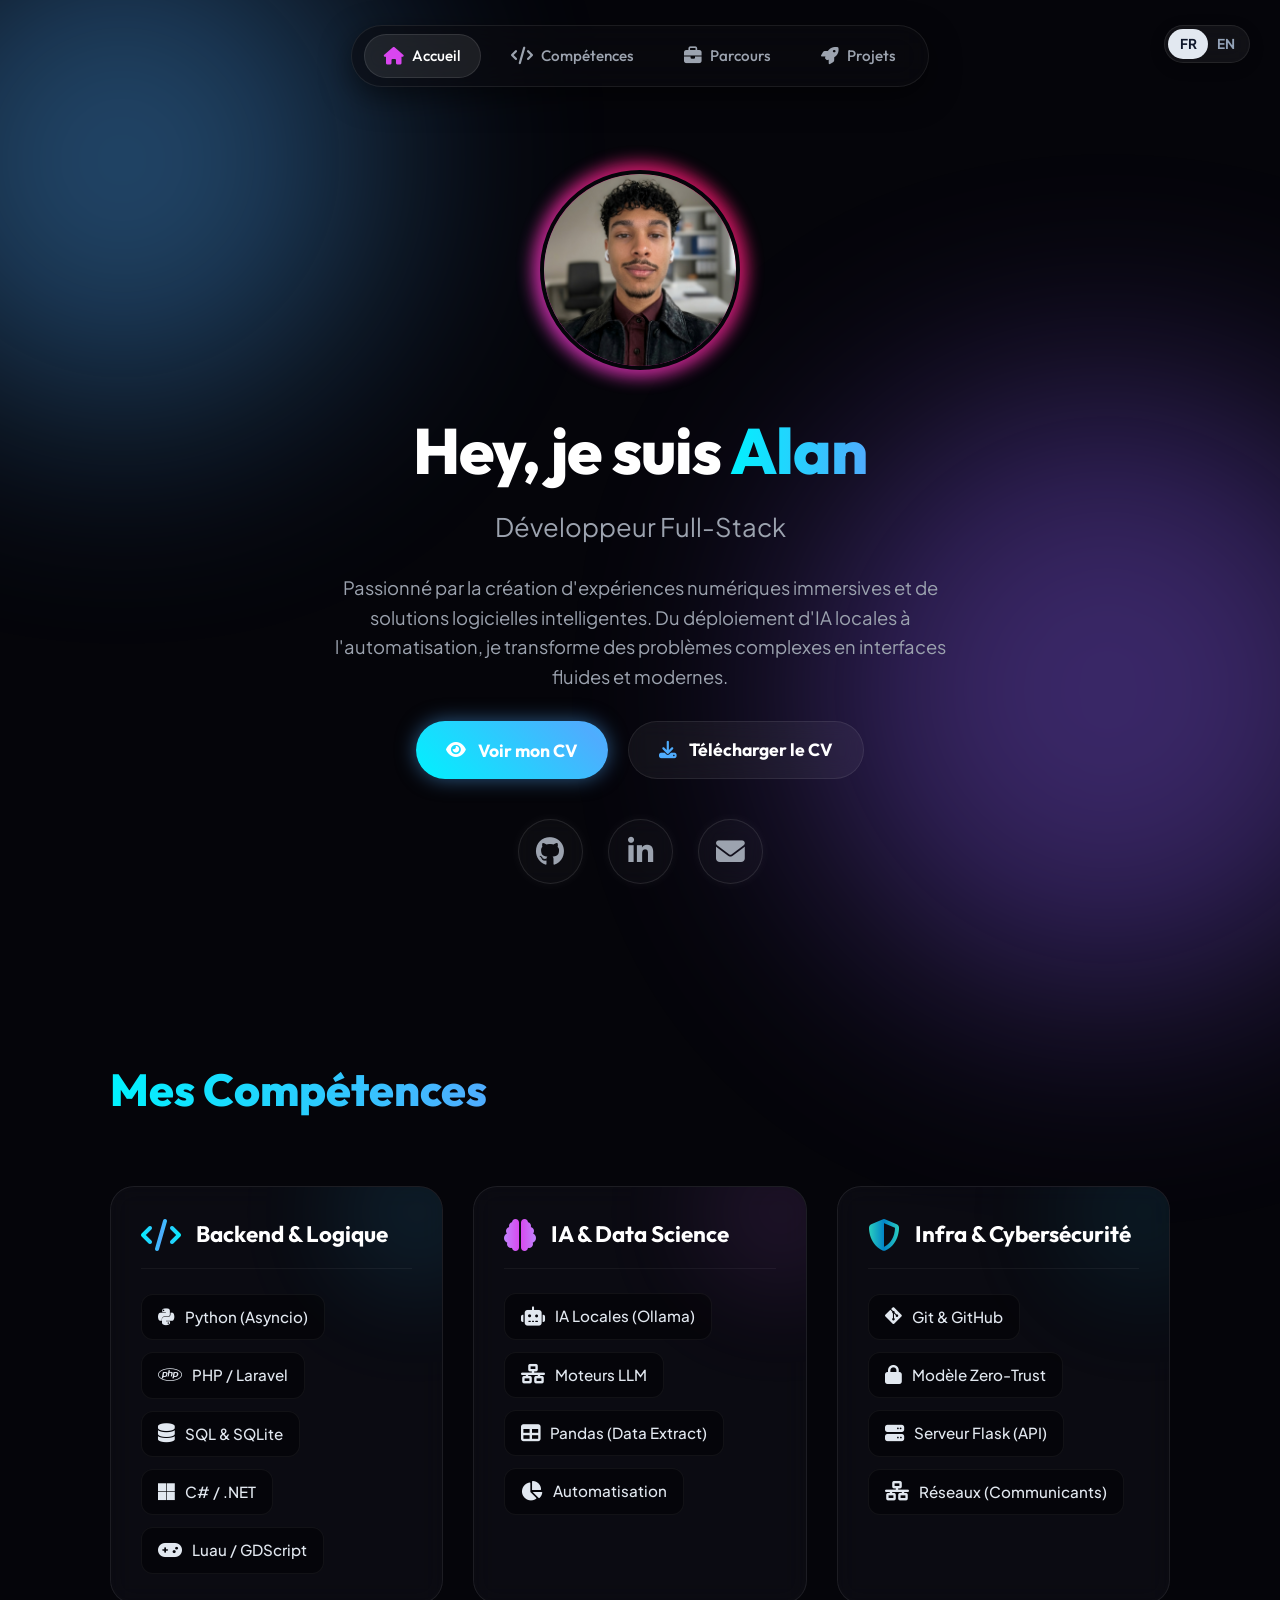
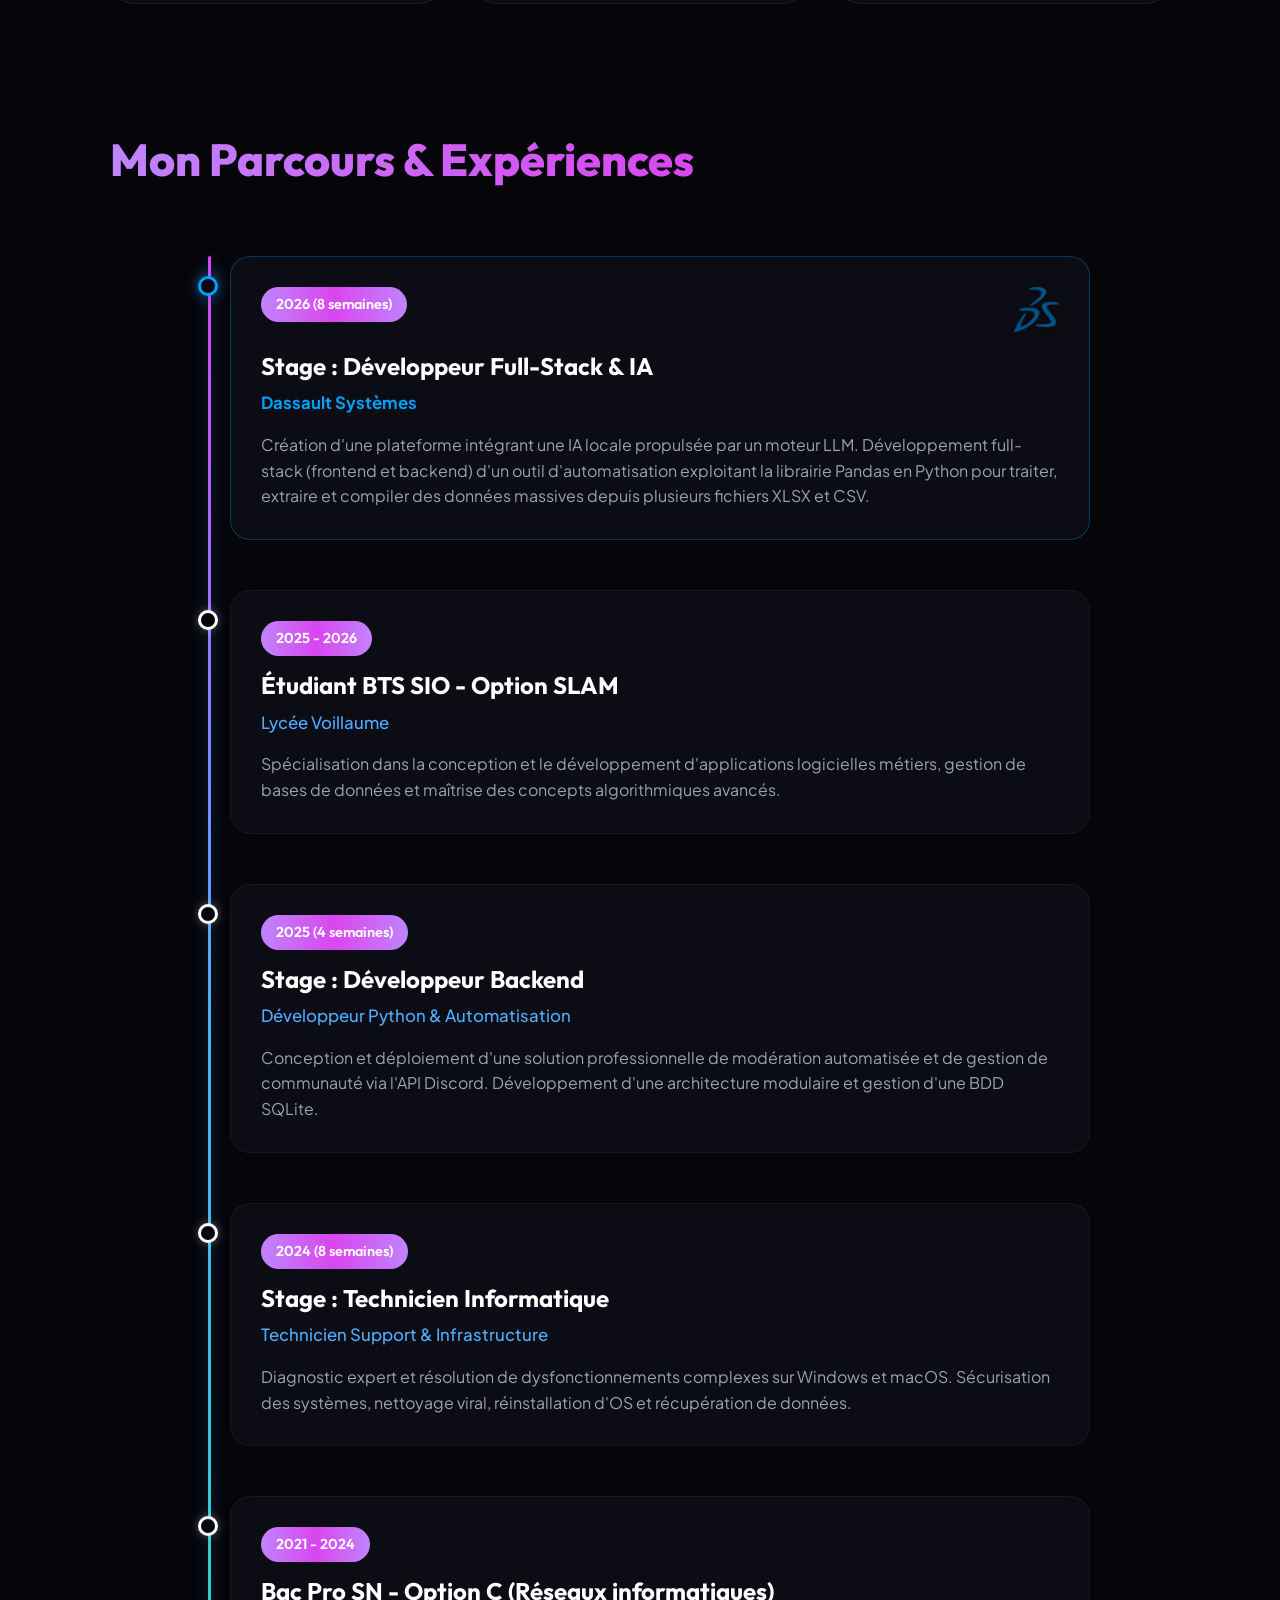
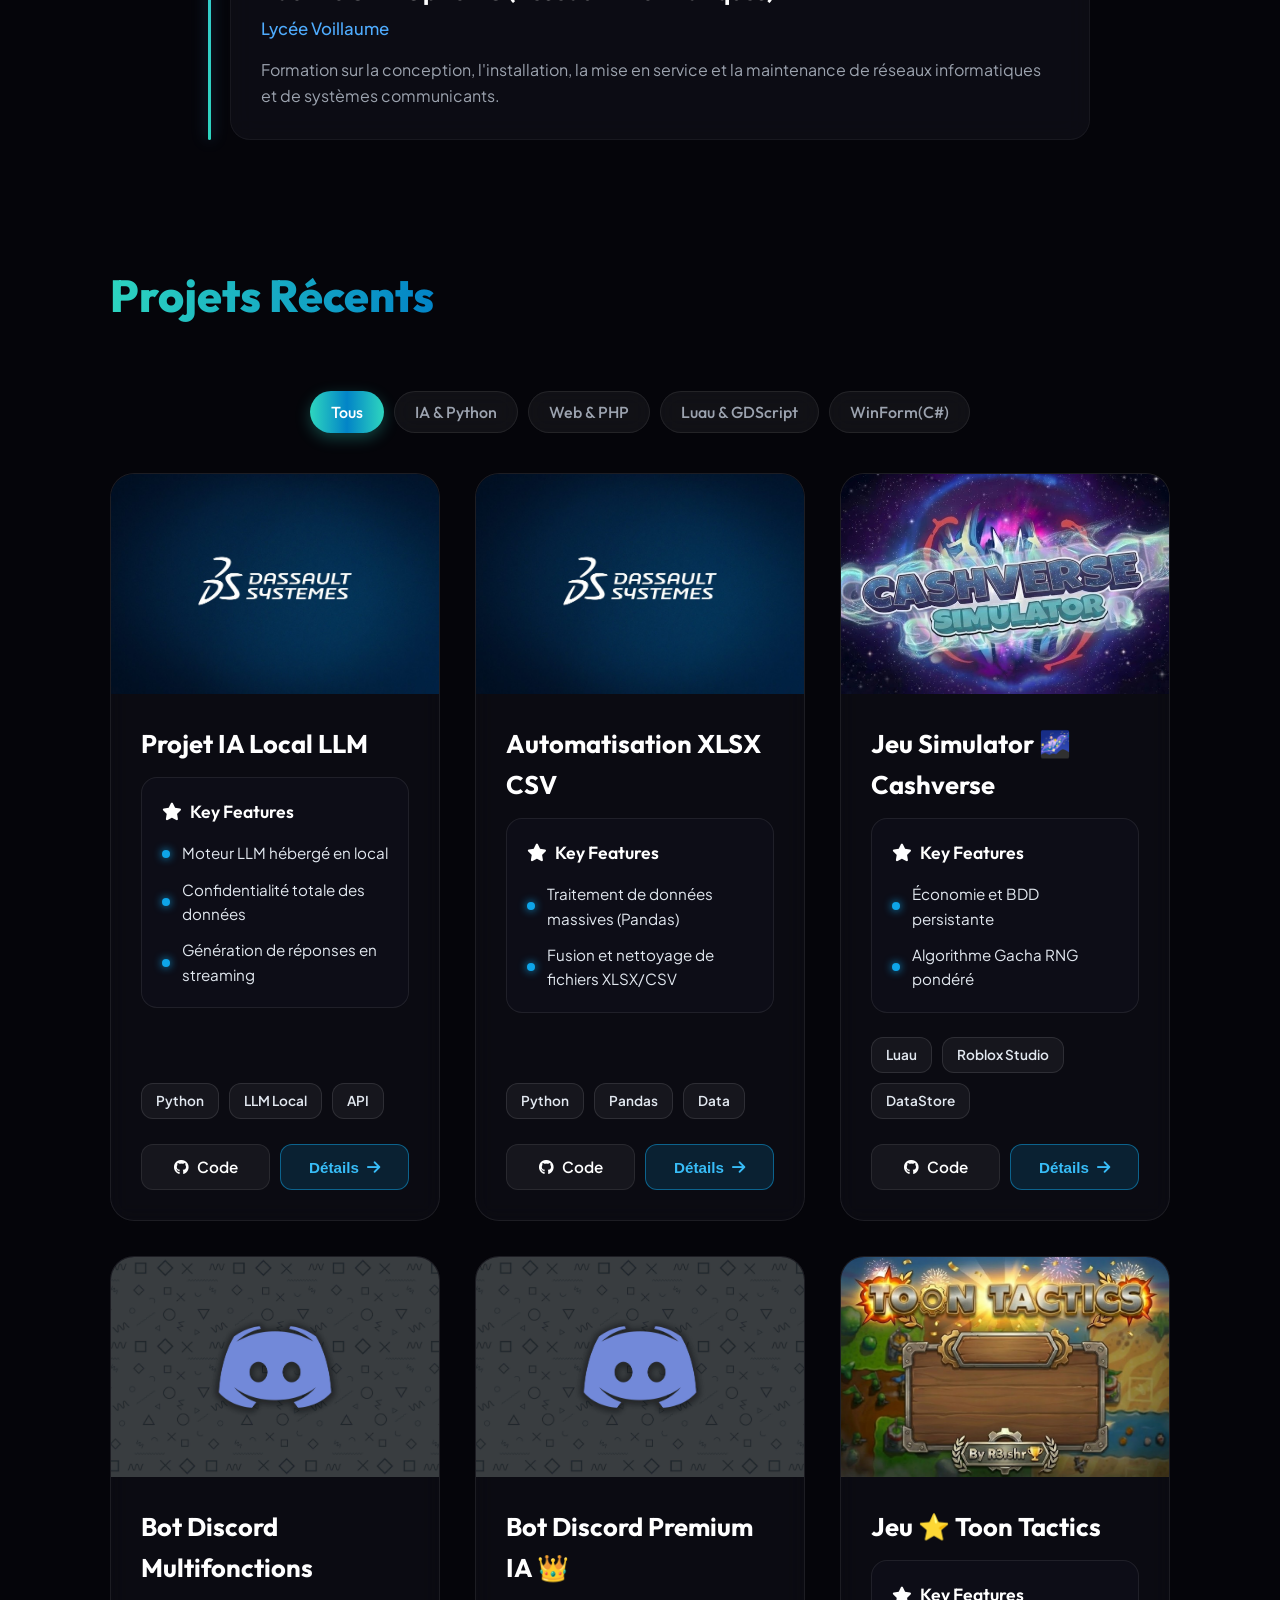
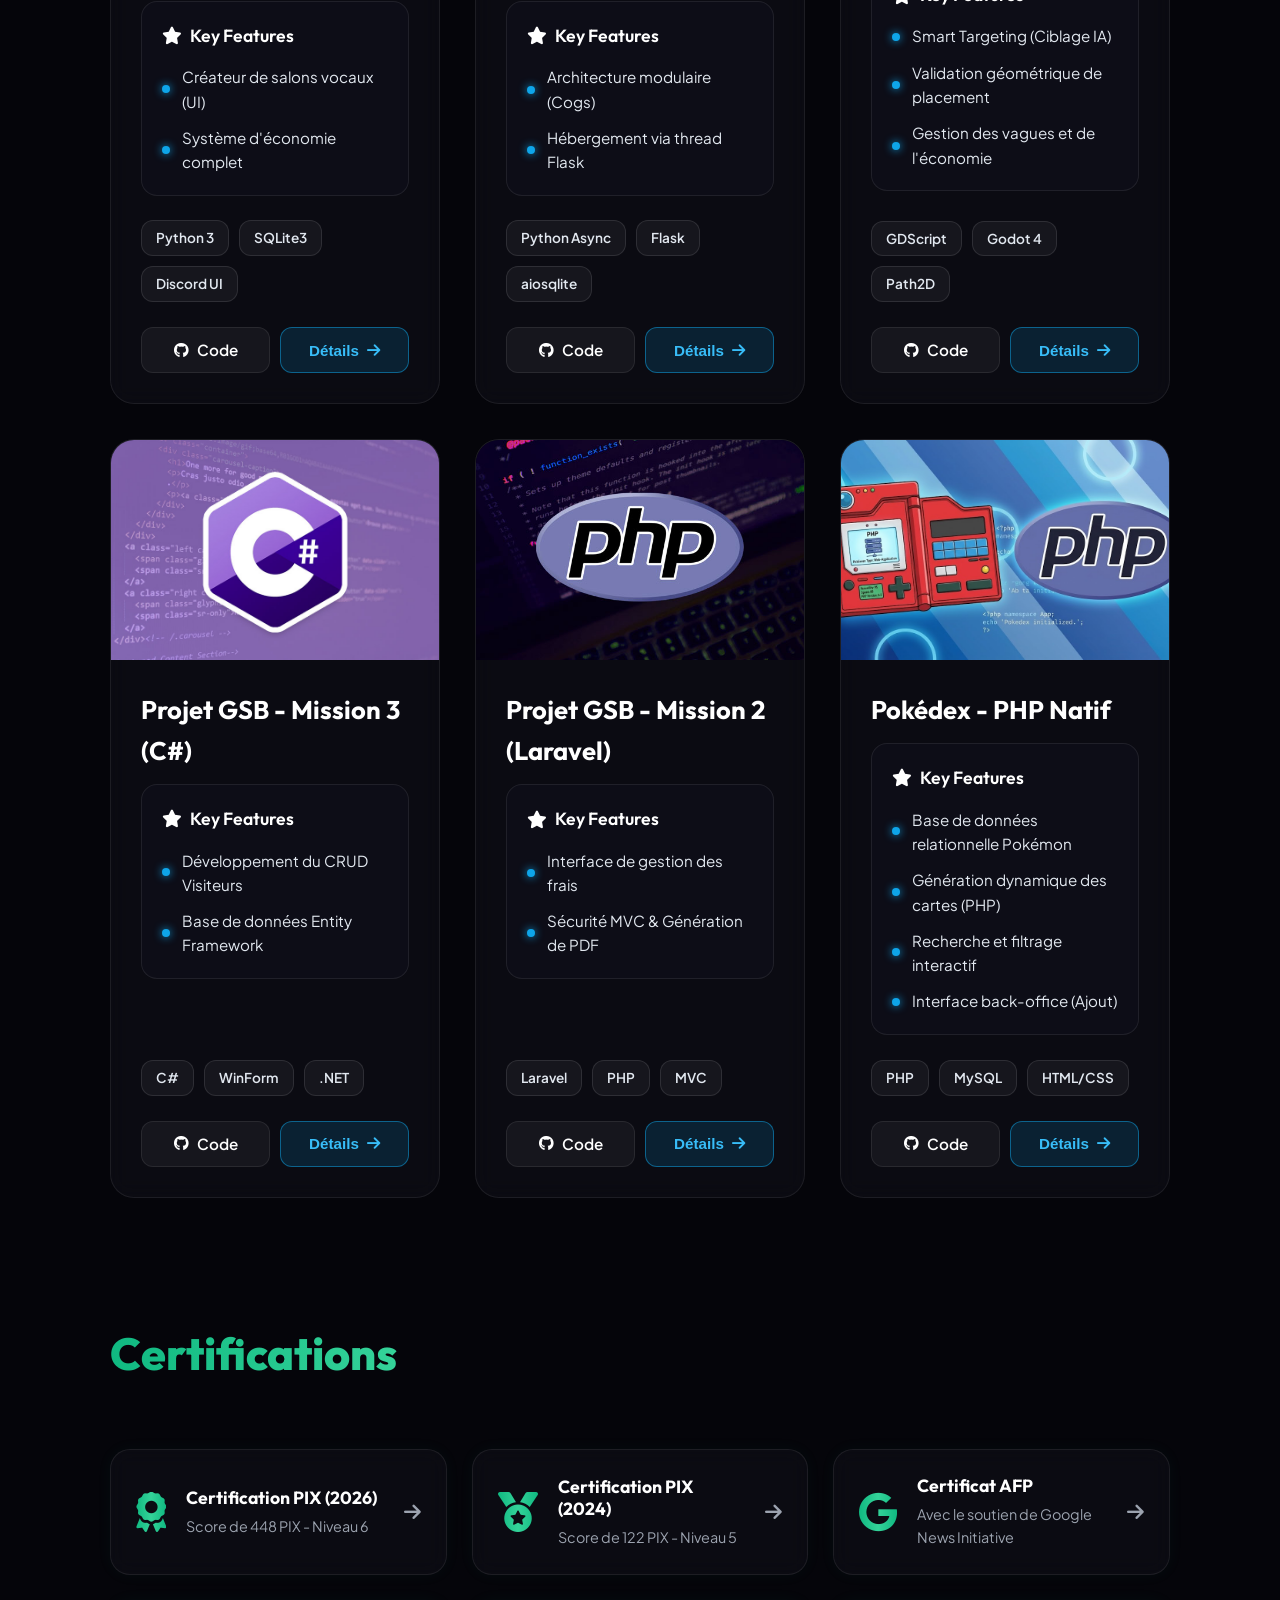
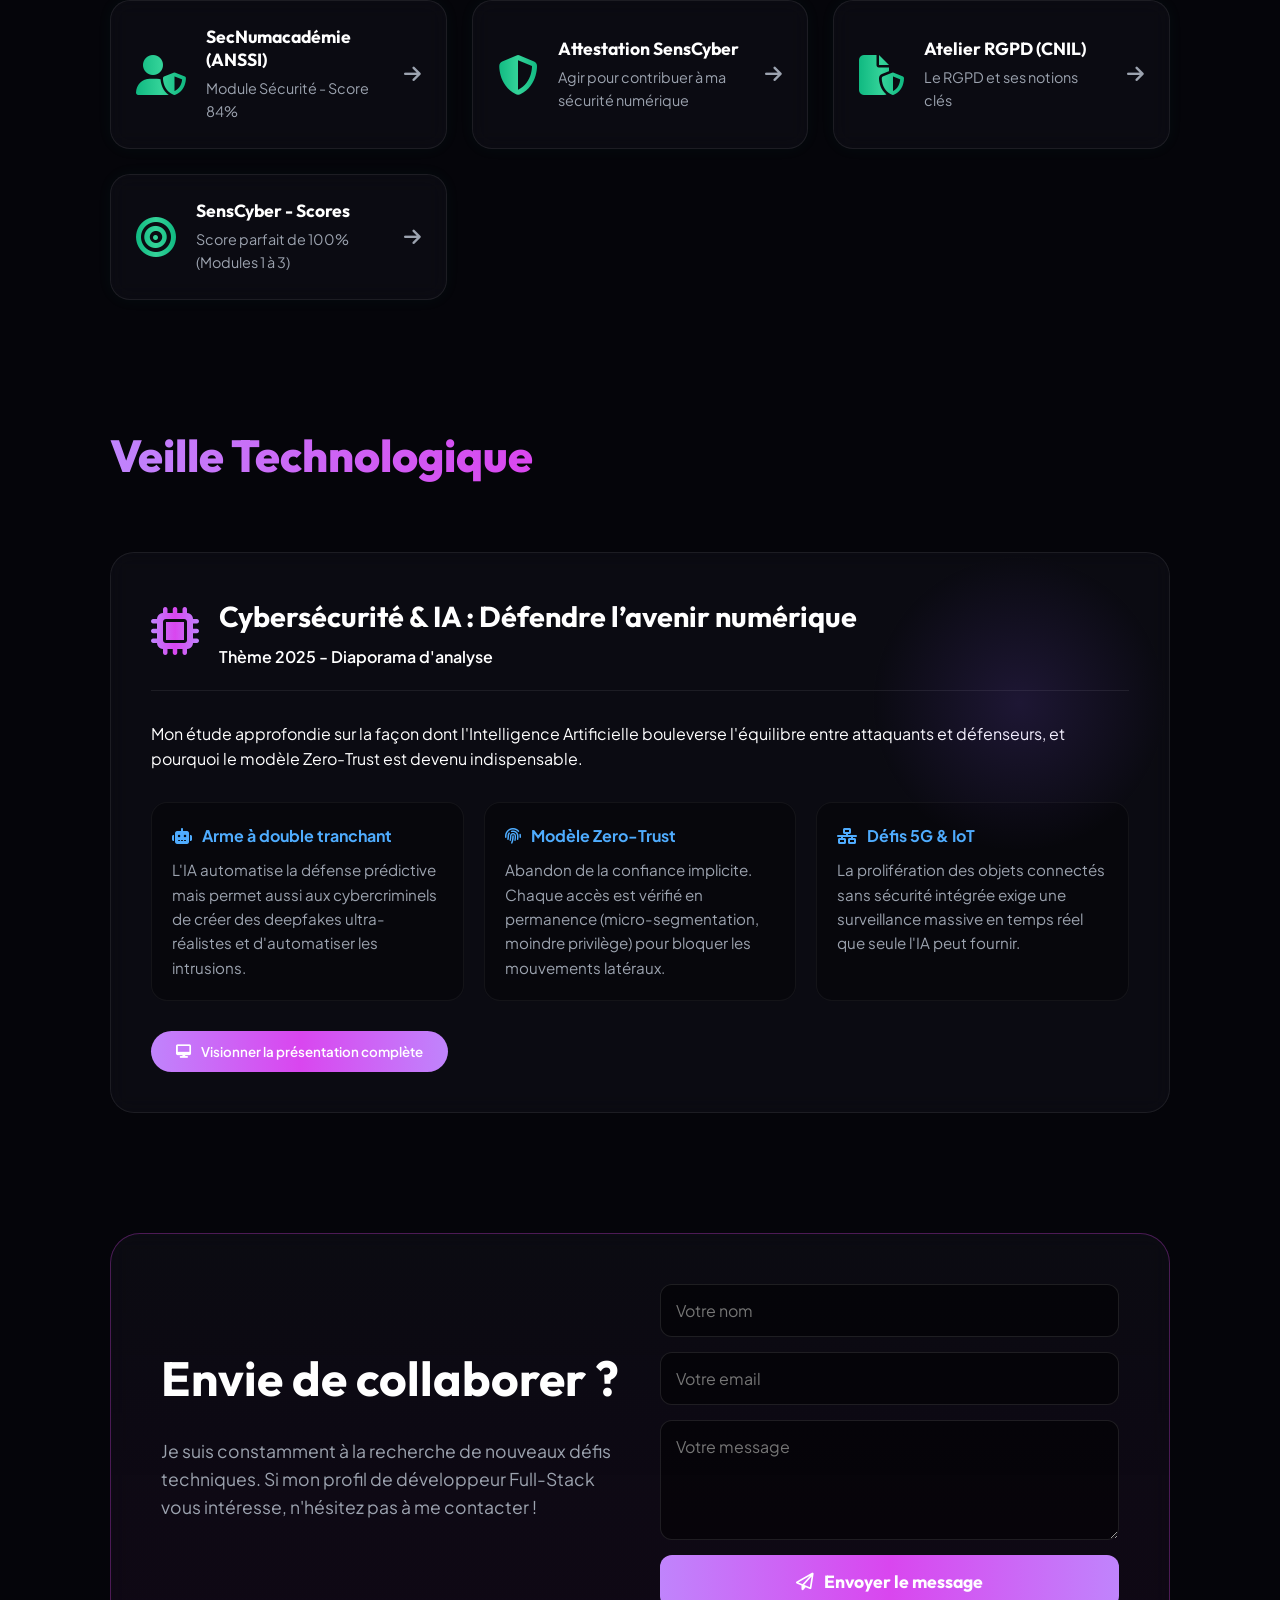
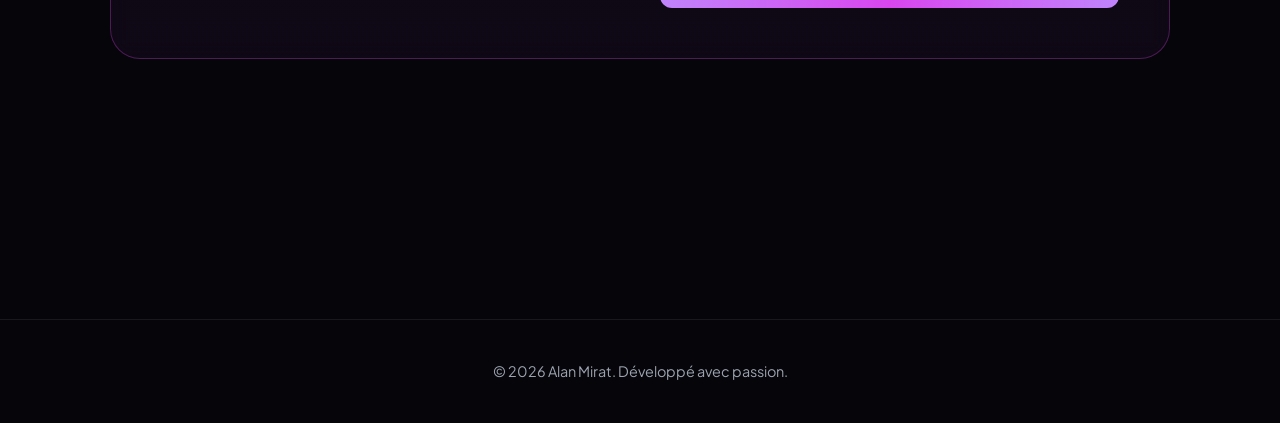
==== commit 70935a99: "⚙️ Mise à jour 40.0" ====
--- a/index.html
+++ b/index.html
@@ -208,7 +208,6 @@
             transition: all 0.4s var(--bounce); position: relative; backdrop-filter: blur(10px);
             box-shadow: 0 0 12px rgba(255, 255, 255, 0.05); animation: aura-float 5s ease-in-out infinite; 
         }
-        /* AJOUT DE L'ANIMATION PULSE SUR LES ICONES RESEAUX SOCIAUX */
         .social-icon i { transition: transform 0.4s var(--bounce); animation: icon-pulse 2s infinite ease-in-out; }
         
         .social-icon.github:hover { color: #ffffff; background: #24292e; border-color: rgba(255, 255, 255, 0.4); box-shadow: 0 10px 25px rgba(255, 255, 255, 0.2), 0 0 15px rgba(255, 255, 255, 0.4); transform: translateY(-8px); animation: none; }
@@ -238,24 +237,26 @@
         .cat-icon.cyan { background: var(--grad-cyan); -webkit-background-clip: text; -webkit-text-fill-color: transparent; }
         .cat-title { font-family: var(--font-head); font-size: 1.4rem; font-weight: 700; color: #fff; }
         
-        /* ANIMATION COMPÉTENCES : GLOW VERT FLUIDE */
-        @keyframes skill-glow-green { 
-            0%, 100% { color: #9ca3af; text-shadow: 0 0 0px rgba(16, 185, 129, 0); transform: translateY(0px); } 
-            50% { color: #10b981; text-shadow: 0 0 15px rgba(16, 185, 129, 0.6); transform: translateY(-4px); } 
+        /* ANIMATION COMPÉTENCES : GLOW FLUIDE (Cyan/Blue très propre) */
+        @keyframes skill-pulse-smooth { 
+            0%, 100% { filter: drop-shadow(0 0 2px rgba(79, 172, 254, 0.2)); transform: translateY(0) scale(1); color: #9ca3af; } 
+            50% { filter: drop-shadow(0 0 15px rgba(79, 172, 254, 0.8)); transform: translateY(-4px) scale(1.08); color: #4facfe; } 
         }
         
         .tech-chips { display: flex; flex-wrap: wrap; gap: 12px; position: relative; z-index: 1; }
         .tech-chip { display: flex; align-items: center; gap: 10px; padding: 10px 16px; background: rgba(0,0,0,0.4); border: 1px solid rgba(255,255,255,0.05); border-radius: 12px; font-size: 0.95rem; font-weight: 500; color: #e2e8f0; transition: all 0.3s var(--bounce); cursor: default; }
         
-        /* Ajout de l'animation sur les icônes de compétences */
-        .tech-chip i { font-size: 1.2rem; transition: 0.3s; animation: skill-glow-green 3s infinite ease-in-out; }
-        .tech-chip:nth-child(even) i { animation-delay: 1.5s; } /* Désynchronise l'effet pour créer une vague */
+        /* Ajout de la nouvelle animation fluide sur les icônes de compétences */
+        .tech-chip i { font-size: 1.2rem; transition: 0.3s; animation: skill-pulse-smooth 3.5s infinite ease-in-out; }
+        .tech-chip:nth-child(even) i { animation-delay: 1.75s; } /* Vague décalée */
         
         .tech-chip:hover { background: rgba(255,255,255,0.1); border-color: rgba(255,255,255,0.3); transform: translateY(-4px) scale(1.03); box-shadow: 0 8px 15px rgba(0,0,0,0.2); }
-        .tech-chip:hover .fa-python { color: #3b82f6; } .tech-chip:hover .fa-php { color: #8b5cf6; } .tech-chip:hover .fa-database { color: #10b981; } .tech-chip:hover .fa-microsoft { color: #0ea5e9; } .tech-chip:hover .fa-gamepad { color: #f59e0b; } .tech-chip:hover .fa-robot { color: #d946ef; } .tech-chip:hover .fa-network-wired { color: #8b5cf6; } .tech-chip:hover .fa-table { color: #10b981; } .tech-chip:hover .fa-chart-pie { color: #f59e0b; } .tech-chip:hover .fa-git-alt { color: #f97316; } .tech-chip:hover .fa-lock { color: #10b981; } .tech-chip:hover .fa-server { color: #0ea5e9; }
-        
-        /* Enlève le glow au survol pour laisser la couleur de la techno s'afficher proprement */
-        .tech-chip:hover i { transform: scale(1.2); animation: none; text-shadow: none; }
+        
+        /* Couleurs au hover (écrase l'animation) */
+        .tech-chip:hover .fa-python { color: #3b82f6 !important; } .tech-chip:hover .fa-php { color: #8b5cf6 !important; } .tech-chip:hover .fa-database { color: #10b981 !important; } .tech-chip:hover .fa-microsoft { color: #0ea5e9 !important; } .tech-chip:hover .fa-gamepad { color: #f59e0b !important; } .tech-chip:hover .fa-robot { color: #d946ef !important; } .tech-chip:hover .fa-network-wired { color: #8b5cf6 !important; } .tech-chip:hover .fa-table { color: #10b981 !important; } .tech-chip:hover .fa-chart-pie { color: #f59e0b !important; } .tech-chip:hover .fa-git-alt { color: #f97316 !important; } .tech-chip:hover .fa-lock { color: #10b981 !important; } .tech-chip:hover .fa-server { color: #0ea5e9 !important; }
+        
+        /* Enlève le glow au survol pour laisser le scale s'appliquer */
+        .tech-chip:hover i { transform: scale(1.2); animation: none; filter: none; }
 
         /* --- TIMELINE --- */
         .timeline { position: relative; max-width: 900px; margin: 0 auto; padding-left: 40px; }
@@ -780,20 +781,6 @@
             <h2 class="section-title title-emerald reveal">Certifications</h2>
             <div class="certif-grid">
                 
-                <a href="pdf/Mirat_Alan_Projet_E-learning.pdf" target="_blank" class="certif-card reveal delay-2">
-                    <i class="fa-solid fa-user-shield certif-icon"></i>
-                    <div class="certif-info">
-                        <h3>SecNumacadémie (ANSSI)</h3><p class="t" data-fr="Module Sécurité - Score 84%" data-en="Security Module - Score 84%">Module Sécurité - Score 84%</p>
-                    </div><i class="fa-solid fa-arrow-right certif-arrow"></i>
-                </a>
-
-                <a href="pdf/Mirat-Alan-scores-senscyber.pdf" target="_blank" class="certif-card reveal delay-3">
-                    <i class="fa-solid fa-bullseye certif-icon"></i>
-                    <div class="certif-info">
-                        <h3>SensCyber - Scores</h3><p class="t" data-fr="Score parfait de 100% (Modules 1 à 3)" data-en="Perfect score of 100% (Modules 1 to 3)">Score parfait de 100% (Modules 1 à 3)</p>
-                    </div><i class="fa-solid fa-arrow-right certif-arrow"></i>
-                </a>
-
                 <a href="pdf/certification-pix-20260220.pdf" target="_blank" class="certif-card reveal delay-1">
                     <i class="fa-solid fa-award certif-icon"></i>
                     <div class="certif-info">
@@ -807,8 +794,22 @@
                         <h3>Certification PIX (2024)</h3><p class="t" data-fr="Score de 122 PIX - Niveau 5" data-en="Score of 122 PIX - Level 5">Score de 122 PIX - Niveau 5</p>
                     </div><i class="fa-solid fa-arrow-right certif-arrow"></i>
                 </a>
+
+                <a href="pdf/Alan_Mirat mooc_AFP_module1.pdf" target="_blank" class="certif-card reveal delay-2">
+                    <i class="fa-brands fa-google certif-icon"></i>
+                    <div class="certif-info">
+                        <h3>Certificat AFP</h3><p class="t" data-fr="Avec le soutien de Google News Initiative" data-en="Supported by Google News Initiative">Avec le soutien de Google News Initiative</p>
+                    </div><i class="fa-solid fa-arrow-right certif-arrow"></i>
+                </a>
+
+                <a href="pdf/Mirat_Alan_Projet_E-learning.pdf" target="_blank" class="certif-card reveal delay-2">
+                    <i class="fa-solid fa-user-shield certif-icon"></i>
+                    <div class="certif-info">
+                        <h3>SecNumacadémie (ANSSI)</h3><p class="t" data-fr="Module Sécurité - Score 84%" data-en="Security Module - Score 84%">Module Sécurité - Score 84%</p>
+                    </div><i class="fa-solid fa-arrow-right certif-arrow"></i>
+                </a>
                 
-                <a href="pdf/Attestation Sens Cyber_Mirat_Alan.pdf" target="_blank" class="certif-card reveal delay-2">
+                <a href="pdf/Attestation Sens Cyber_Mirat_Alan.pdf" target="_blank" class="certif-card reveal delay-3">
                     <i class="fa-solid fa-shield-halved certif-icon"></i>
                     <div class="certif-info">
                         <h3>Attestation SensCyber</h3><p class="t" data-fr="Agir pour contribuer à ma sécurité numérique" data-en="Act to contribute to digital security">Agir pour contribuer à ma sécurité numérique</p>
@@ -821,13 +822,14 @@
                         <h3>Atelier RGPD (CNIL)</h3><p class="t" data-fr="Le RGPD et ses notions clés" data-en="GDPR and key concepts">Le RGPD et ses notions clés</p>
                     </div><i class="fa-solid fa-arrow-right certif-arrow"></i>
                 </a>
-                
-                <a href="pdf/Alan_Mirat mooc_AFP_module1.pdf" target="_blank" class="certif-card reveal delay-3">
-                    <i class="fa-brands fa-google certif-icon"></i>
+
+                <a href="pdf/Mirat-Alan-scores-senscyber.pdf" target="_blank" class="certif-card reveal delay-3">
+                    <i class="fa-solid fa-bullseye certif-icon"></i>
                     <div class="certif-info">
-                        <h3>Certificat AFP</h3><p class="t" data-fr="Avec le soutien de Google News Initiative" data-en="Supported by Google News Initiative">Avec le soutien de Google News Initiative</p>
+                        <h3>SensCyber - Scores</h3><p class="t" data-fr="Score parfait de 100% (Modules 1 à 3)" data-en="Perfect score of 100% (Modules 1 to 3)">Score parfait de 100% (Modules 1 à 3)</p>
                     </div><i class="fa-solid fa-arrow-right certif-arrow"></i>
                 </a>
+                
             </div>
         </section>
 
